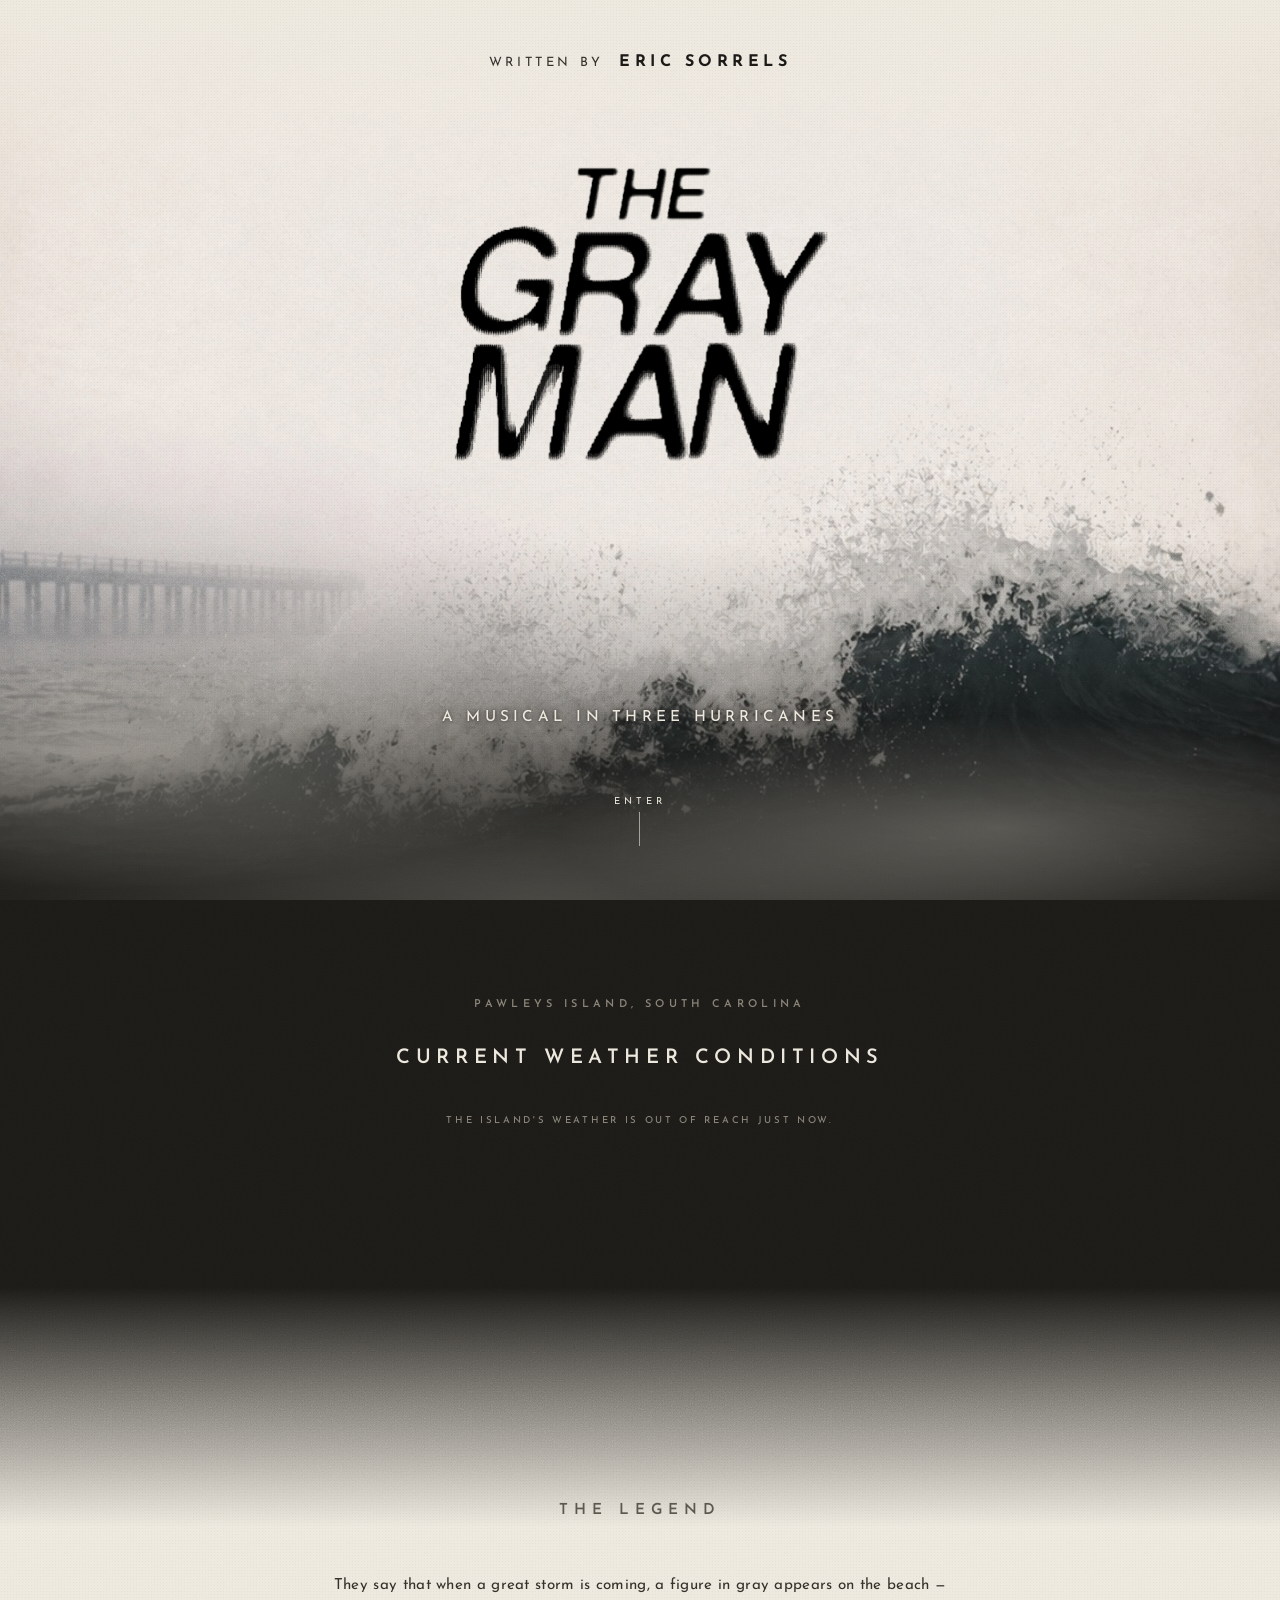
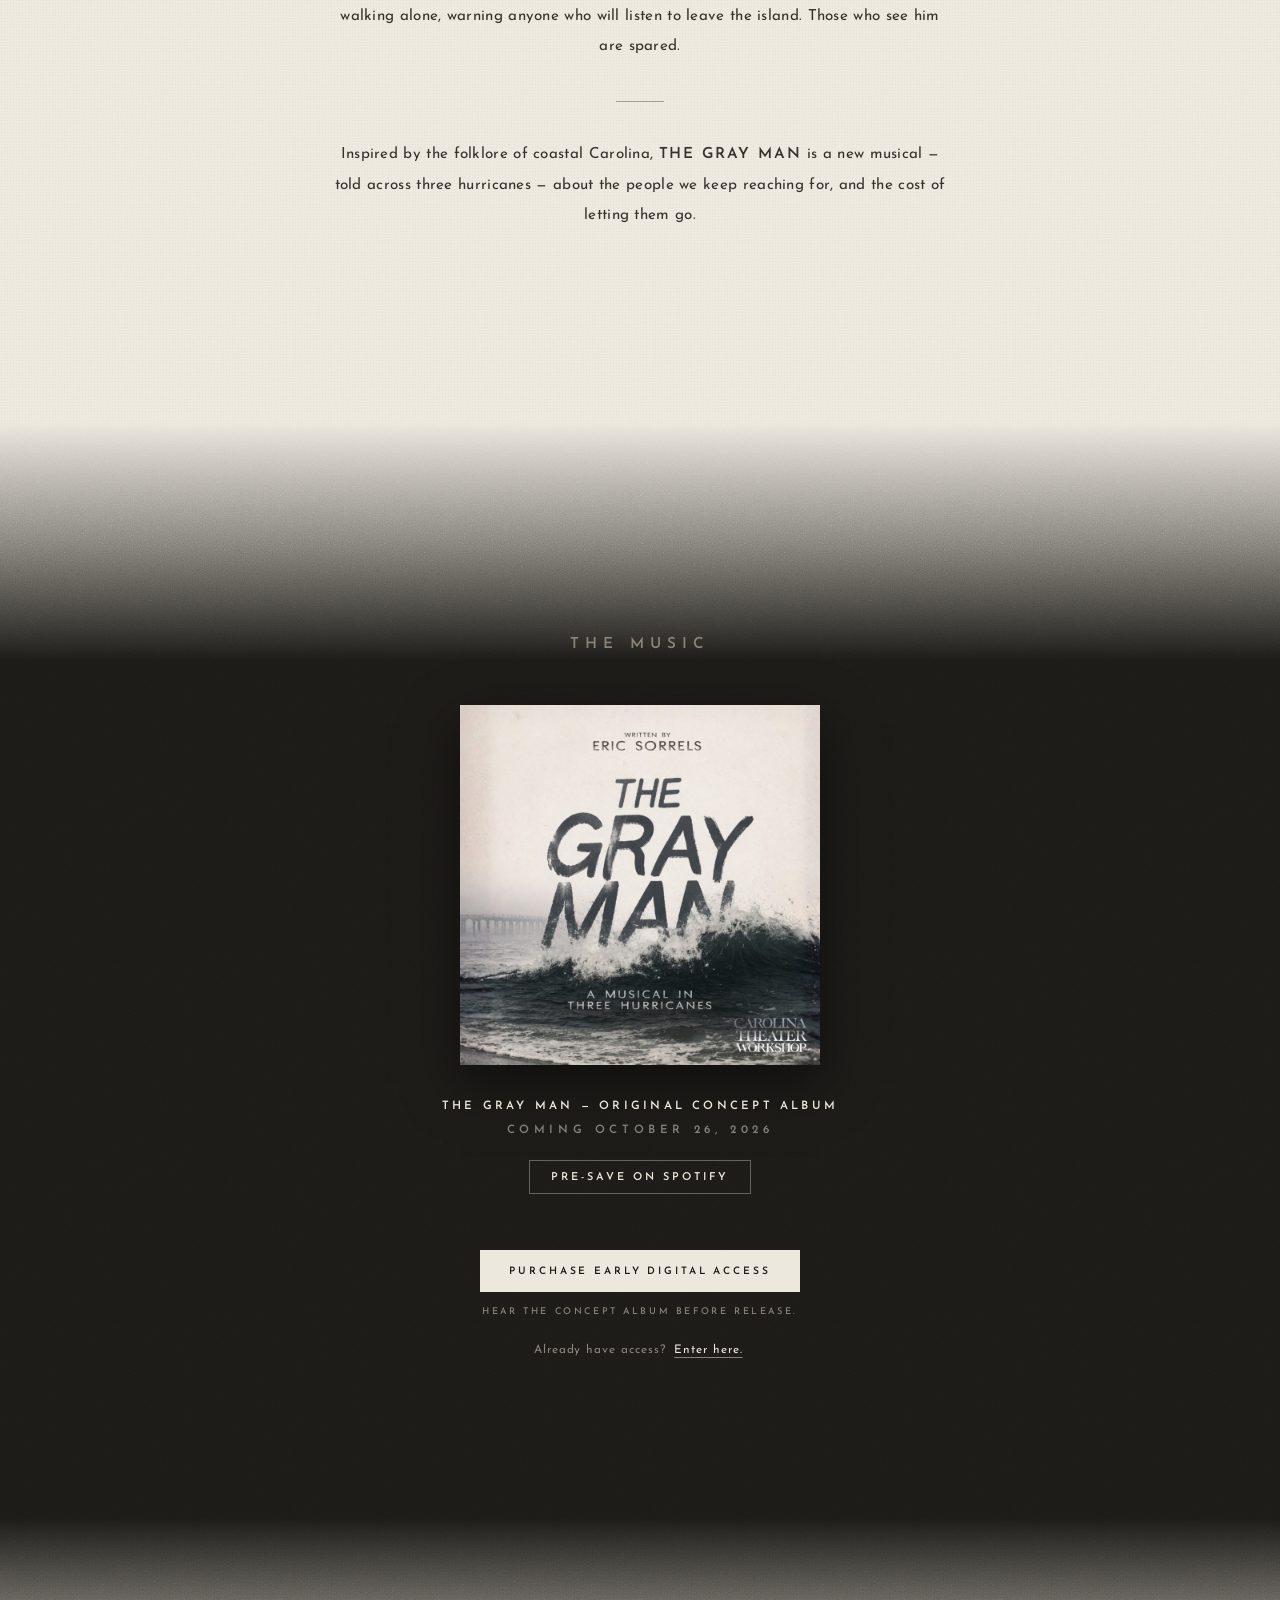
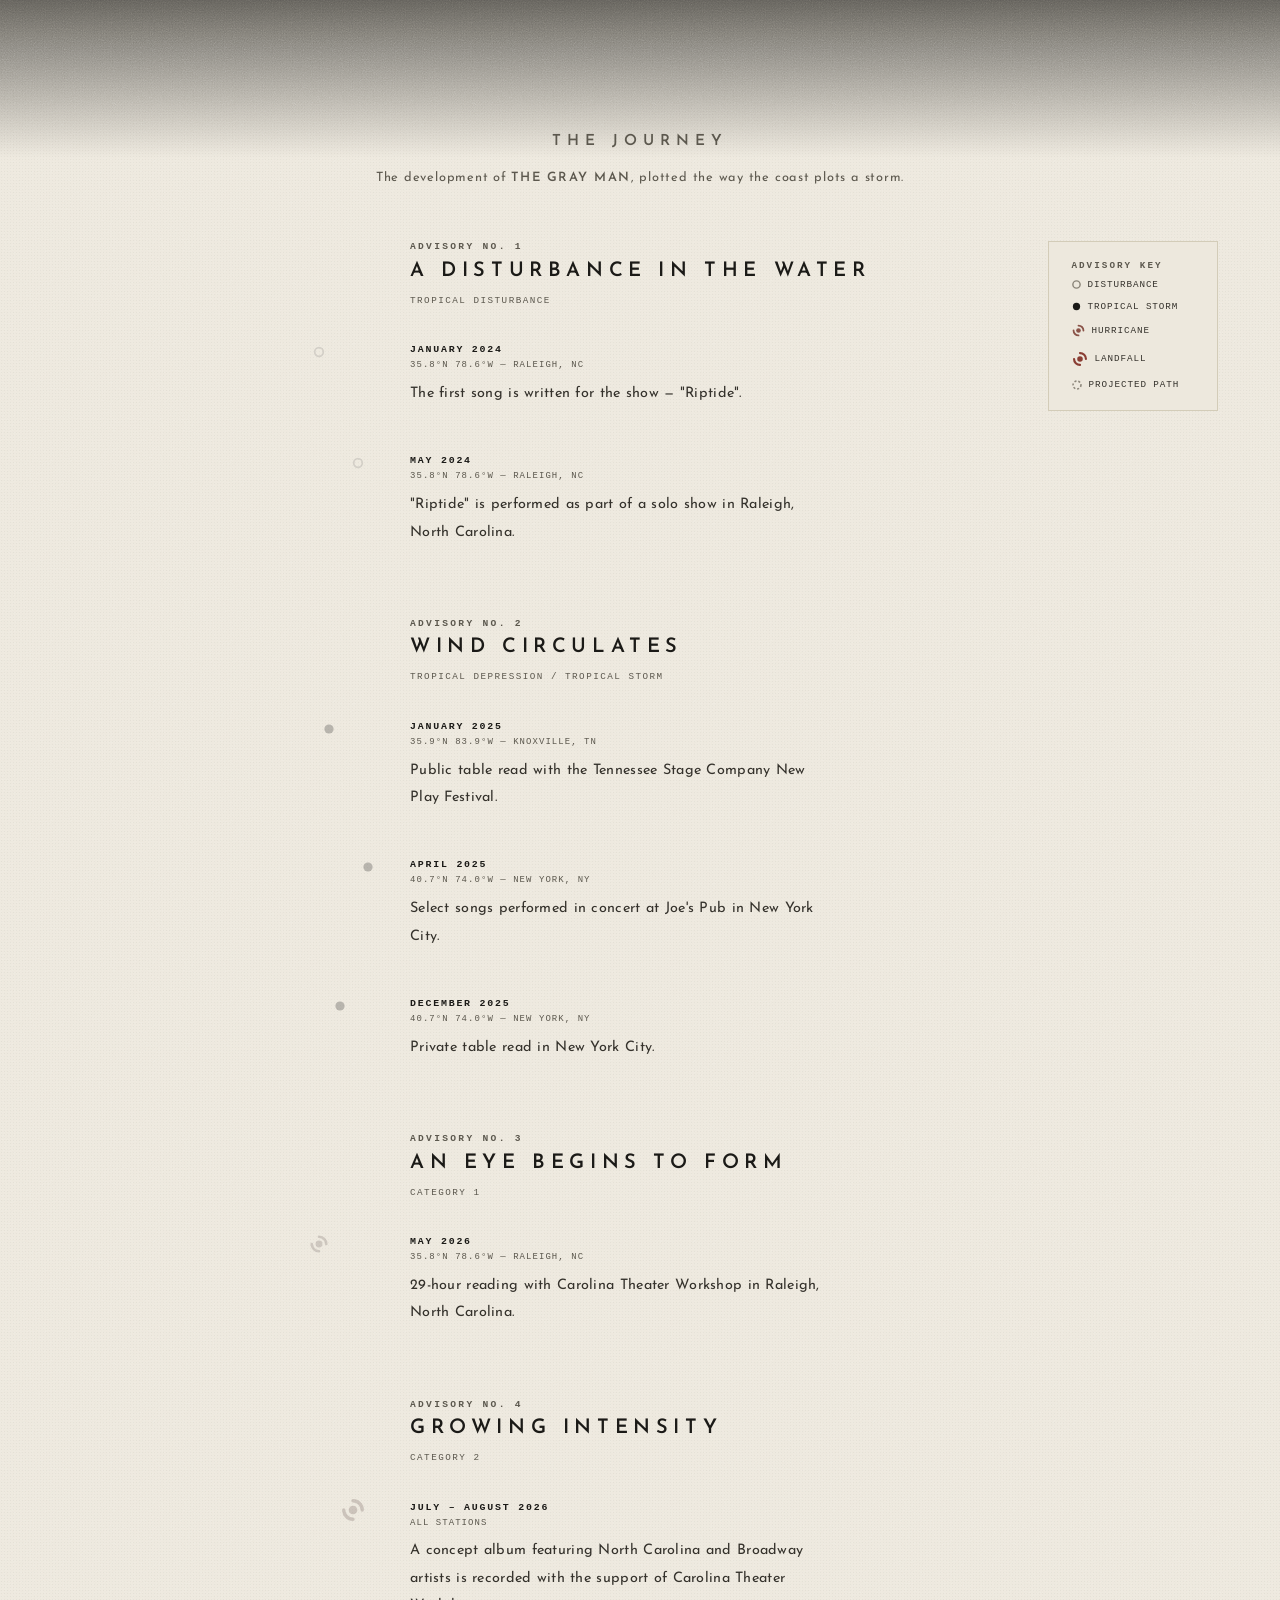
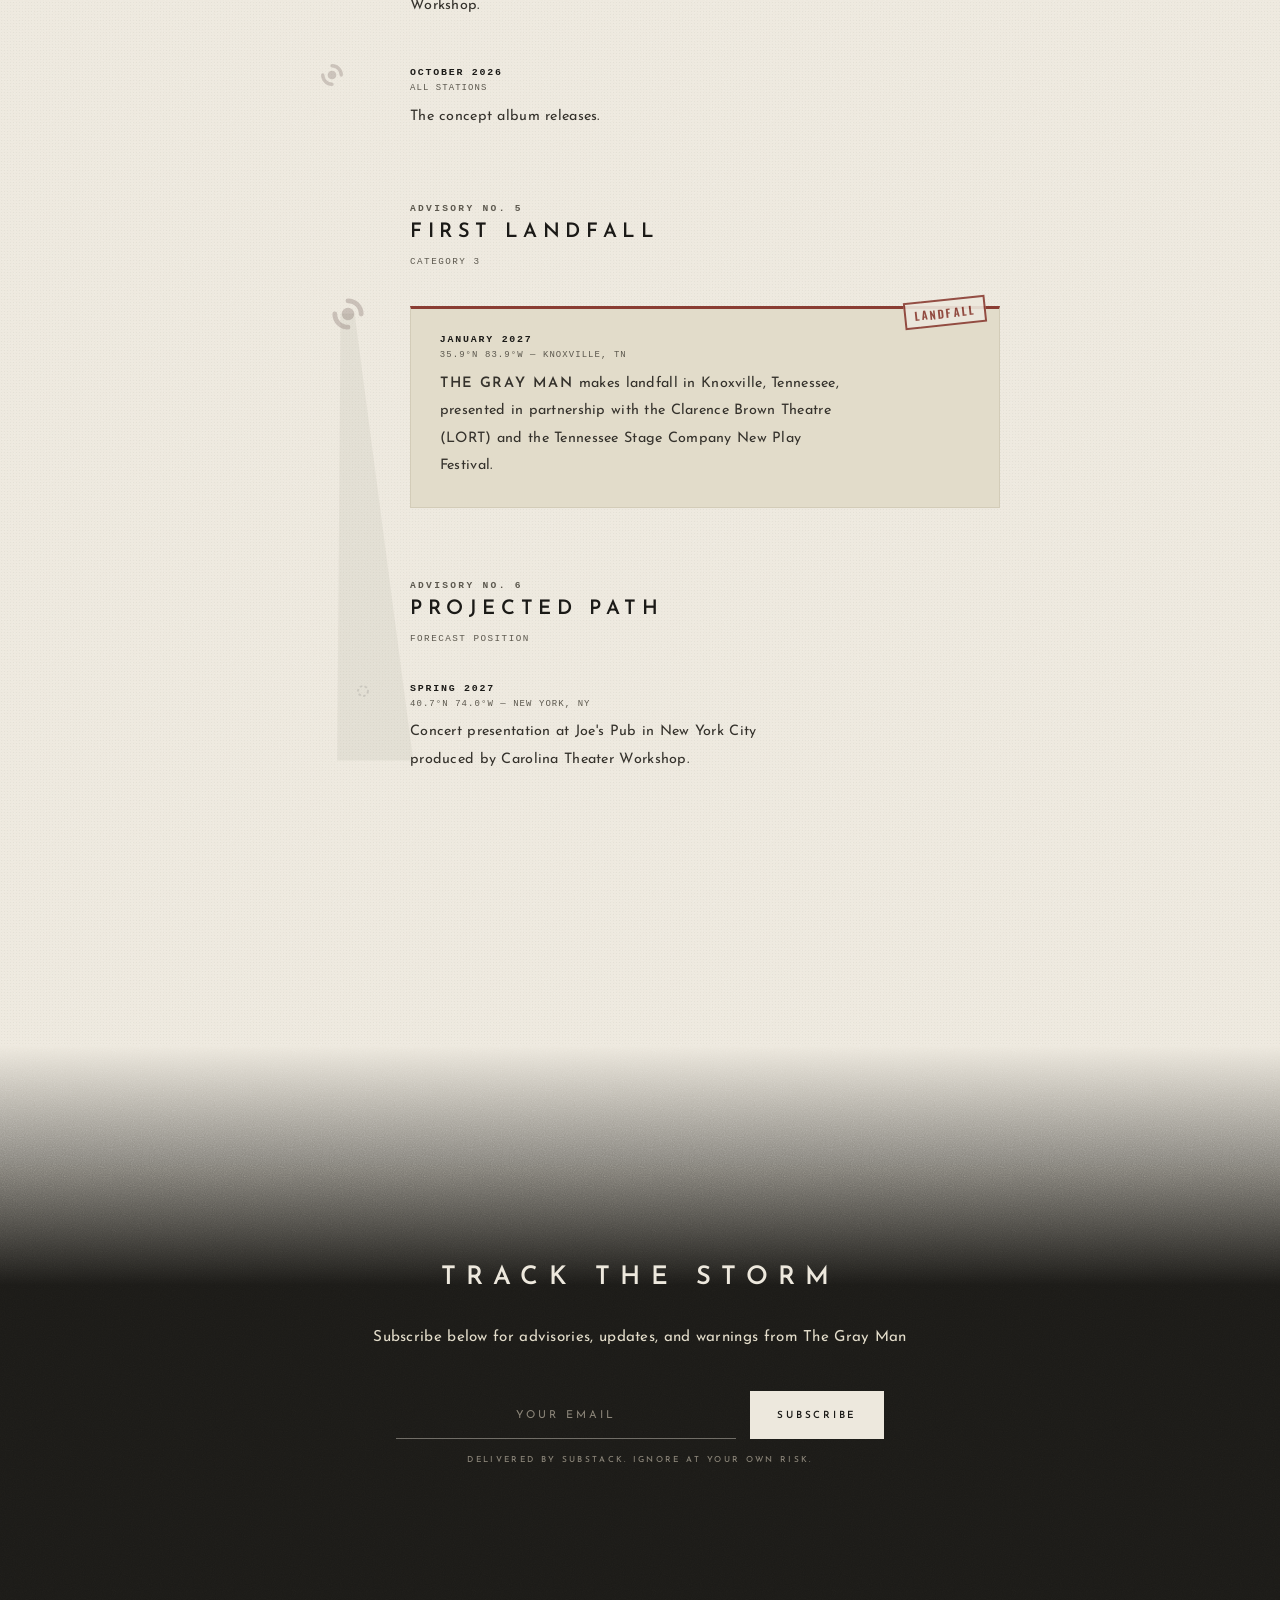
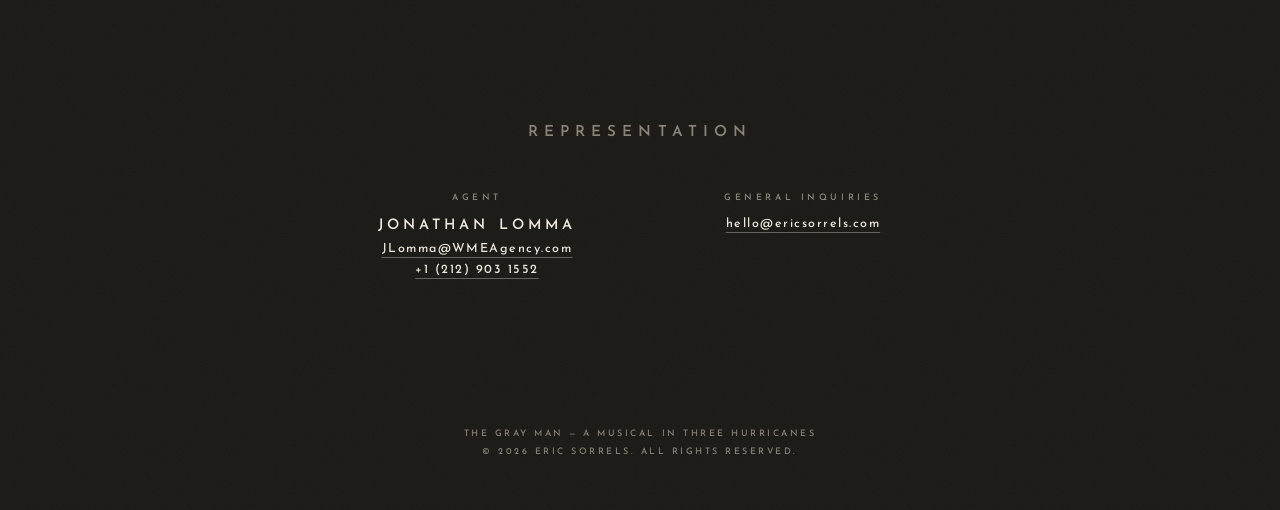
==== index.html @ a9e00dbb "Put the album, a preview and a pre-save button in the Music section The release date replaces "Comin" ====
<!doctype html>
<html lang="en">
<head>
  <meta charset="UTF-8" />
  <meta name="viewport" content="width=device-width, initial-scale=1.0" />
  <title>The Gray Man — A Musical in Three Hurricanes</title>
  <meta name="description" content="THE GRAY MAN, a new musical written by Eric Sorrels. A musical in three hurricanes." />

  <!-- ============================================================
       LINK PREVIEW — what people see when the site is shared in a
       text message, on Instagram, or anywhere else.

       ✏️  Unlike the rest of the site's words, these are NOT in
       content.js. They have to sit here in the page itself, because
       the services that build previews read the raw file and never
       run the site's JavaScript. Ask Claude to change them.

       The image address must stay a full https:// address — a
       shortened one will not work.
       ============================================================ -->
  <meta property="og:type" content="website" />
  <meta property="og:site_name" content="The Gray Man" />
  <meta property="og:url" content="https://graymanmusical.com/" />
  <meta property="og:title" content="The Gray Man — A Musical in Three Hurricanes" />
  <meta property="og:description" content="Inspired by the folklore of coastal Carolina — a new musical about the people we keep reaching for, and the cost of letting them go. Book, music, and lyrics by Eric Sorrels." />
  <meta property="og:image" content="https://graymanmusical.com/assets/img/share-card.jpg" />
  <meta property="og:image:type" content="image/jpeg" />
  <meta property="og:image:width" content="1200" />
  <meta property="og:image:height" content="630" />
  <meta property="og:image:alt" content="The Gray Man — a wave breaking on the South Carolina coast" />

  <meta name="twitter:card" content="summary_large_image" />
  <meta name="twitter:title" content="The Gray Man — A Musical in Three Hurricanes" />
  <meta name="twitter:description" content="Inspired by the folklore of coastal Carolina — a new musical about the people we keep reaching for, and the cost of letting them go." />
  <meta name="twitter:image" content="https://graymanmusical.com/assets/img/share-card.jpg" />

  <!-- The mark in the browser tab, and on a phone's home screen if the
       site is saved there: the painted G from the title, on weathered
       paper. Built by tools/make-icon.swift from gray-man-title.png —
       it is not type, so it cannot be regenerated by hand.

       These are images, so the cache rule for images applies: to
       change one, give the new file a NEW NAME and update the two
       lines here. A version tag on the end of the address will not
       shift a favicon reliably — browsers keep those apart from
       everything else they cache. -->
  <link rel="icon" type="image/png" sizes="32x32" href="assets/img/favicon-32.png" />
  <link rel="apple-touch-icon" sizes="180x180" href="assets/img/apple-touch-icon-180.png" />

  <link rel="preconnect" href="https://fonts.googleapis.com" />
  <link rel="preconnect" href="https://fonts.gstatic.com" crossorigin />
  <link href="https://fonts.googleapis.com/css2?family=Oswald:wght@500;600&family=Josefin+Sans:wght@400;500;600;700&display=swap" rel="stylesheet" />

  <link rel="stylesheet" href="assets/css/style.css?v=89" />
</head>
<body>

  <!-- ✏️  LOOKING TO CHANGE THE WORDS ON THE SITE?
       Every piece of text lives in one file: content.js (in the same
       folder as this file). Edit it there — the text written below is
       only a fallback shown if JavaScript is turned off. -->

  <nav class="site-nav" aria-label="Site">
    <a href="#about" data-content="nav.about">About</a>
    <a href="#music" data-content="nav.music">Music</a>
    <a href="#news" data-content="nav.news">Journey</a>
    <!-- Points at Track the Storm, which sits directly above the
         representation details, so both are in view on arrival. -->
    <a href="#storm" data-content="nav.contact">Contact</a>
    <!-- The one item that leaves the page: the album's own page, for
         someone who already has access. Last, the way a sign-in sits
         at the end of any menu, so the four that move about this page
         stay together. -->
    <a href="access.html" data-content="nav.access">Early Access</a>
  </nav>

  <section class="hero texture-grain texture-halftone">
    <div class="hero__fog"></div>

    <div class="hero__content">
      <p class="hero__byline"><span data-content="hero.byline_label">Written By</span> <strong data-content="hero.byline_name">Eric Sorrels</strong></p>
      <h1 class="hero__title">
        <img src="assets/img/gray-man-title.png" alt="The Gray Man" data-content-alt="hero.title" />
      </h1>
    </div>

    <p class="hero__tagline" data-content="hero.tagline">A Musical in Three Hurricanes</p>

    <a href="#weather" class="hero__scroll-cue" data-content="hero.scroll_cue">Enter</a>
  </section>

  <!-- ============================================================
       PAWLEYS ISLAND WEATHER
       ✏️  Labels and settings live in content.js → "weather".
       The reading is fetched live and kept for a few minutes so the
       weather service isn't called on every single page view.

       No gradient entrance here: the hero already ends in the dark,
       so this carries straight on from it.
       ============================================================ -->
  <section id="weather" class="section section--ink texture-grain">
    <div class="section__inner reveal">
      <p class="section-label" data-content="weather.label">Pawleys Island</p>
      <h2 class="weather__heading" data-content="weather.heading">Conditions on the Island</h2>

      <div id="weatherPanel" class="weather" data-state="loading">
        <p class="weather__status" data-content="weather.loading_text">Reading the sky&hellip;</p>

        <div class="weather__now">
          <p class="weather__temp"><span id="wxTemp">&mdash;</span><span class="weather__deg">&deg;</span></p>
          <p class="weather__desc" id="wxDesc">&mdash;</p>
        </div>

        <dl class="weather__grid" id="wxGrid"></dl>

        <p class="weather__stamp" id="wxStamp"></p>
      </div>
    </div>
  </section>

  <!-- ============================================================
       ABOUT THE SHOW
       ✏️  To change the synopsis, edit content.js → "about".
       ============================================================ -->
  <section id="about" class="section section--paper section--from-ink texture-grain texture-halftone">
    <div class="section__inner reveal">
      <p class="section-label" data-content="about.label">About the Show</p>
      <div class="section__prose" data-content-list="about.paragraphs">
        <p>
          They say that when a great storm is coming, a figure in gray appears
          on the beach &mdash; walking alone, warning anyone who will listen to
          leave the island. Those who see him are spared.
        </p>
        <div class="rule" aria-hidden="true"></div>
        <p>
          Inspired by the folklore of coastal Carolina,
          <em class="show-title">The Gray Man</em> is a new musical &mdash; told
          across three hurricanes &mdash; about the people we keep reaching for,
          and the cost of letting them go.
        </p>
      </div>
    </div>
  </section>

  <!-- ============================================================
       MUSIC
       ✏️  Text lives in content.js → "music".
       When the concept album is ready to share, replace the
       placeholder box below with an embed. Example (Spotify):
       <iframe src="https://open.spotify.com/embed/album/YOUR_ALBUM_ID"
               width="100%" height="352" frameborder="0"
               allow="encrypted-media" loading="lazy"></iframe>
       ============================================================ -->
  <section id="music" class="section section--ink section--from-paper texture-grain">
    <div class="section__inner reveal">
      <p class="section-label" data-content="music.label">Music</p>

      <!-- The preview, above the album: a waveform that moves with the
           sound on the left (press it to play or pause), the scrubber
           across the middle, mute on the right, and the track's name
           beneath. Hidden until main.js has a file for it from
           content.js → music.teaser, and hidden again if that file
           cannot be played. It is an ordinary <audio> on the page, which
           is all it takes for a film starting to stop it, and for it
           starting to stop a film. -->
      <div class="listen" id="teaser" hidden>
        <audio class="listen__audio" preload="metadata"></audio>
        <div class="listen__row">
          <button class="listen__wave" type="button">
            <canvas class="listen__canvas" aria-hidden="true"></canvas>
          </button>
          <input class="listen__seek" type="range" min="0" max="1000" step="1" value="0" />
          <button class="listen__mute" type="button" aria-pressed="false">
            <svg class="listen__icon listen__icon--on" viewBox="0 0 24 24" aria-hidden="true">
              <path d="M4 9h4l5-4v14l-5-4H4z" />
              <path class="listen__waves" d="M16 9.5a3.5 3.5 0 0 1 0 5M18.5 7a7 7 0 0 1 0 10" />
            </svg>
            <svg class="listen__icon listen__icon--off" viewBox="0 0 24 24" aria-hidden="true">
              <path d="M4 9h4l5-4v14l-5-4H4z" />
              <path class="listen__waves" d="M16.5 9.5l5 5M21.5 9.5l-5 5" />
            </svg>
          </button>
        </div>
        <p class="listen__title" data-content="music.teaser.caption"></p>
      </div>

      <!-- The album: its cover, its name and its release date, and the
           pre-save button. The cover is the same file the album page
           heads its own section with. The description read aloud is the
           album page's own too — content.js → access.cover_alt. -->
      <div class="album">
        <img class="album__cover" src="assets/img/album-cover.jpg" width="900" height="900"
             alt="The album cover" data-content-alt="access.cover_alt"
             loading="lazy" decoding="async" />
        <p class="album__title" data-content="music.album_box_title">The Gray Man — Original Concept Album</p>
        <p class="album__note" data-content="music.album_box_note">Coming October 26, 2026</p>
        <!-- From content.js → music.presave. Hidden until it has an
             address, so it never leads nowhere. -->
        <a class="presave" id="presave" href="#" target="_blank" rel="noopener noreferrer"
           data-content="music.presave.label" hidden>Pre-Save on Spotify</a>
      </div>

      <!-- The videos. One player per entry in content.js → music.videos,
           in that order, each built from the template below. -->
      <div id="musicVideos" class="videos"></div>

      <template id="videoTemplate">
        <figure class="video">
          <div class="video__frame">
            <!-- "controls" is here on purpose: it stays if the play button
                 can't be set up, and comes back if the browser refuses to
                 start playback. Normally it's taken away until someone
                 presses play, so the cover image isn't covered up. -->
            <!-- controlsList="nodownload" takes Download out of the little
                 three-dot menu on the player. -->
            <video class="video__player" controls controlsList="nodownload"
                   preload="metadata" playsinline></video>
            <button class="video__play" type="button" hidden aria-label="Play the video">
              <span class="video__play-mark" aria-hidden="true"></span>
            </button>
          </div>
          <!-- Two lines: the caption, then the credit beneath it. Either
               one left empty in content.js simply doesn't appear. -->
          <figcaption class="video__caption">
            <span class="video__caption-text"></span>
            <span class="video__credit"></span>
          </figcaption>
        </figure>
      </template>

      <!-- Buy early access. Stays hidden until a shop address is set in
           content.js → music.early_access.url -->
      <div id="earlyAccess" class="cta" hidden>
        <a class="cta__button" href="#" target="_blank" rel="noopener noreferrer"></a>
        <p class="cta__note"></p>
        <!-- The terms, from content.js → music.early_access.terms. Removed
             entirely if that line is left empty. -->
        <p class="cta__terms"></p>
      </div>

      <!-- The way in for someone who has already bought it, so nobody
           arrives at the button above and thinks they must buy again.
           The other half of the pairing on the album page's gate, which
           says "No invitation?" and points back here. Words from
           content.js → music.have_access; emptying the link's words
           removes the whole line. Deliberately outside the block above:
           that one hides when there is no shop address, and the way in
           does not depend on there being a shop. -->
      <p class="cta__have" id="haveAccess">
        <span data-content="music.have_access.line">Already have access?</span>
        <a class="cta__enter" href="access.html" data-content="music.have_access.link">Enter here.</a>
      </p>
    </div>
  </section>

  <!-- ============================================================
       NEWS / PRODUCTIONS
       ✏️  To announce something, edit content.js → "news" and copy
       an item block there. This page builds itself from that list.
       ============================================================ -->
  <!-- ============================================================
       THE JOURNEY — the storm advisory track
       ✏️  Every word lives in content.js → "news". The chart itself is
       drawn by assets/js/storm-track.js; the articles below are only
       what a visitor without JavaScript reads.
       ============================================================ -->
  <section id="news" class="section section--paper section--from-ink texture-grain texture-halftone">
    <div class="section__inner section__inner--wide reveal">
      <p class="section-label" data-content="news.label">The Journey</p>
      <p class="advisory__intro" data-content="news.intro">
        The development of <em class="show-title">The Gray Man</em>,
        plotted the way the coast plots a storm.
      </p>

      <div id="stormTrackFallback">
        <article class="news-item">
          <p class="news-item__date">2024 — A Disturbance in the Water</p>
          <h2 class="news-item__title">The First Songs</h2>
          <div class="section__prose">
            <p>
              The first song, &ldquo;Riptide&rdquo;, is written in January 2024
              and performed that May as part of a solo show in Raleigh,
              North Carolina.
            </p>
          </div>
        </article>
        <article class="news-item">
          <p class="news-item__date">2025 — Wind Circulates</p>
          <h2 class="news-item__title">Readings and Concerts</h2>
          <div class="section__prose">
            <p>
              A public table read with the Tennessee Stage Company New Play
              Festival, songs in concert at Joe&rsquo;s Pub in New York City,
              and a private table read in New York.
            </p>
          </div>
        </article>
        <article class="news-item">
          <p class="news-item__date">2026 — The Storm Strengthens</p>
          <h2 class="news-item__title">The Concept Album</h2>
          <div class="section__prose">
            <p>
              A 29-hour reading with Carolina Theatre Workshop in Raleigh, a
              Kickstarter with more than fifty backers across the country,
              and the concept album — recorded with North Carolina and
              Broadway artists, releasing October 2026.
            </p>
          </div>
        </article>
        <article class="news-item">
          <p class="news-item__date">January 2027 — First Landfall</p>
          <h2 class="news-item__title">Knoxville, Tennessee</h2>
          <div class="section__prose">
            <p>
              <em class="show-title">The Gray Man</em> makes landfall in
              Knoxville, presented in partnership with the Clarence Brown
              Theatre (LORT) and the Tennessee Stage Company New Play
              Festival — with a concert presentation at Joe&rsquo;s Pub in
              New York City to follow in spring 2027.
            </p>
          </div>
        </article>
      </div>

      <div id="stormTrack"></div>
    </div>
  </section>

  <!-- ============================================================
       TRACK THE STORM — subscribe
       ✏️  Wording lives in content.js → "subscribe".
       The form hands the address to Substack, which is where signing
       up actually finishes. Nothing is collected or stored here.
       ============================================================ -->
  <section id="storm" class="section section--ink section--from-paper texture-grain">
    <div class="section__inner reveal">
      <div class="subscribe">
        <h2 class="subscribe__heading" data-content="subscribe.heading">Track the Storm</h2>

        <div class="section__prose">
          <p class="subscribe__intro" data-content="subscribe.intro"></p>
        </div>

        <form class="subscribe__form" id="subscribeForm"
              action="https://graymanmusical.substack.com/subscribe"
              method="get" target="_blank" rel="noopener noreferrer">
          <label class="sr-only" for="subscribeEmail">Email address</label>
          <input class="subscribe__input" id="subscribeEmail" type="email" name="email"
                 required autocomplete="email" spellcheck="false" placeholder="Your email" />
          <button class="subscribe__button" type="submit">Subscribe</button>
        </form>

        <p class="subscribe__note" data-content="subscribe.note"></p>
      </div>
    </div>
  </section>

  <!-- ============================================================
       CONTACT / PRESS
       ✏️  The email address and text live in content.js → "contact".
       ============================================================ -->
  <section id="contact" class="section section--ink section--contact texture-grain">
    <div class="section__inner reveal">
      <p class="section-label" data-content="contact.label">Contact &amp; Press</p>
      <div class="contact-blocks" data-content-list="contact.blocks"></div>
    </div>

    <footer class="site-footer" data-content-list="footer.lines">
      <p>The Gray Man &mdash; A Musical in Three Hurricanes</p>
      <p>&copy; 2026 Eric Sorrels. All rights reserved.</p>
    </footer>
  </section>

  <script src="content.js?v=89"></script>
  <script src="assets/js/main.js?v=89"></script>
  <script src="assets/js/weather.js?v=89"></script>
  <script src="assets/js/storm-track.js?v=89"></script>
</body>
</html>
---- assets/css/style.css ----
/* ==========================================================================
   THE GRAY MAN — a musical by Eric Sorrels
   Base styles + texture system. Duotone: aged paper cream / deep ink.
   ========================================================================== */

:root {
  --paper: #ede8dd;
  --paper-dim: #e2dcca;
  --paper-shadow: #d3ccb8;
  --ink: #1b1a17;
  --ink-soft: #35322c;
  --ink-faint: #5c584e;
  --gray-mid: #8b8579;

  --font-display: 'Oswald', sans-serif;
  --font-body: 'Josefin Sans', sans-serif;

  /* The teletype voice — system Courier, loaded from nowhere. Reserved
     for the storm advisory's small print: dates, coordinates, the key. */
  --font-mono: 'Courier New', Courier, monospace;

  --tracking-wide: 0.28em;
  --tracking-wider: 0.4em;

  /* The one sanctioned break from duotone: the grease-pencil red of a
     plotted hurricane track. Used ONLY by the Journey's advisory chart —
     its line, markers, and landfall stamp. Nowhere else. */
  --storm-red: #8a3d33;
}

*,
*::before,
*::after {
  box-sizing: border-box;
}

html {
  scroll-behavior: smooth;
}

body {
  margin: 0;
  background: var(--paper);
  color: var(--ink);
  font-family: var(--font-body);
  overflow-x: hidden;
}

img {
  max-width: 100%;
  display: block;
}

/* Anything with the hidden attribute stays hidden, no matter what
   other display rules apply (e.g. the flex-based password gate). */
[hidden] {
  display: none !important;
}

/* --------------------------------------------------------------------
   Shared texture layers — paper grain + halftone dot + vignette.
   Applied as pseudo-elements so any section can opt in with a class.
   -------------------------------------------------------------------- */

.texture-grain {
  position: relative;
}

.texture-grain::after {
  content: '';
  position: absolute;
  inset: 0;
  pointer-events: none;
  opacity: 0.35;
  mix-blend-mode: overlay;
  background-image: url("data:image/svg+xml,%3Csvg xmlns='http://www.w3.org/2000/svg' width='180' height='180'%3E%3Cfilter id='n'%3E%3CfeTurbulence type='fractalNoise' baseFrequency='0.9' numOctaves='2' stitchTiles='stitch'/%3E%3CfeColorMatrix type='saturate' values='0'/%3E%3C/filter%3E%3Crect width='100%25' height='100%25' filter='url(%23n)'/%3E%3C/svg%3E");
  background-repeat: repeat;
}

.texture-halftone {
  position: relative;
}

/* A fine printer's screen — small dots packed tightly and laid on
   lightly, so it reads as newsprint grain rather than visible halftone
   dots. Used on every paper-toned surface across the site. */
.texture-halftone::before {
  content: '';
  position: absolute;
  inset: 0;
  pointer-events: none;
  opacity: 0.05;
  mix-blend-mode: multiply;
  background-image: radial-gradient(circle, var(--ink) 0.5px, transparent 0.9px);
  background-size: 3px 3px;
}

.texture-vignette {
  position: relative;
}

.texture-vignette::before,
.texture-vignette::after {
  content: '';
  position: absolute;
  inset: 0;
  pointer-events: none;
}

/* --------------------------------------------------------------------
   Hero
   -------------------------------------------------------------------- */

.hero {
  position: relative;
  min-height: 100vh;
  display: flex;
  flex-direction: column;
  align-items: center;
  justify-content: flex-start;
  padding: 6vh 6vw 6vh;
  isolation: isolate;
  overflow: hidden;

  /* The key art photograph. Two soft gradients sit over it: one melts
     the very top into the paper color so the page begins seamlessly,
     the other settles the bottom into ink so the next section can rise
     out of the dark water. */
  background-color: var(--paper);
  background-image:
    linear-gradient(
      to bottom,
      var(--paper) 0%,
      rgba(237, 232, 221, 0.6) 10%,
      rgba(237, 232, 221, 0) 26%
    ),
    linear-gradient(
      to top,
      var(--ink) 0%,
      rgba(27, 26, 23, 0.88) 9%,
      rgba(27, 26, 23, 0.55) 18%,
      rgba(27, 26, 23, 0.18) 28%,
      rgba(27, 26, 23, 0) 40%
    ),
    /* hero-ocean.jpg is a compressed copy of hero-ocean.png — visually
       identical, but a fifth of the size so the page loads quickly.
       The .png remains the untouched original. If you ever replace the
       photograph, ask Claude to regenerate this .jpg from it. */
    url('../img/hero-ocean.jpg');
  background-size: cover;
  /* The photograph is portrait, so a wide screen can only show a band of
     it. Favouring the upper-middle keeps pale sky behind the title and
     lets the wave break low, the way the poster is composed. On tall or
     phone-shaped screens the whole photograph fits and this has no
     effect. */
  background-position: center 62%;
  background-repeat: no-repeat;
}

.hero__fog {
  position: absolute;
  inset: -10% -20%;
  pointer-events: none;
  z-index: 1;
  background-image:
    radial-gradient(ellipse 40% 18% at 20% 78%, rgba(237, 232, 221, 0.35), transparent 70%),
    radial-gradient(ellipse 35% 15% at 70% 85%, rgba(237, 232, 221, 0.28), transparent 70%),
    radial-gradient(ellipse 50% 20% at 45% 92%, rgba(237, 232, 221, 0.22), transparent 70%);
  animation: drift 38s ease-in-out infinite alternate;
  will-change: transform;
}

@keyframes drift {
  from { transform: translateX(-4%); }
  to { transform: translateX(4%); }
}

.hero__content {
  position: relative;
  z-index: 2;
  display: flex;
  flex-direction: column;
  align-items: center;
  text-align: center;
  max-width: 900px;
  /* Reaches from under the top padding (6vh) down to the wave crest,
     which the photograph places at 62% of the hero. The title then
     centres itself inside whatever is left below the byline. */
  height: 56vh;
}

.hero__byline {
  font-family: var(--font-body);
  font-weight: 400;
  font-size: clamp(0.62rem, 1.1vw, 0.8rem);
  letter-spacing: var(--tracking-wide);
  text-transform: uppercase;
  color: var(--ink-soft);
  margin: 0;
  opacity: 0;
  animation: fade-in 1.6s ease-out 0.4s forwards;
}

.hero__byline strong {
  display: inline-block;
  margin-left: 0.5em;
  font-weight: 700;
  font-size: 1.25em;
  letter-spacing: var(--tracking-wide);
  color: var(--ink);
}

/* The hand-painted title artwork.

   The PNG is exported on a large square canvas, so the lettering itself
   fills only the middle of the file — roughly 60% of its width and the
   band from 31% to 69% of its height. The negative margins below crop
   that empty space out of the page layout so the title sits tight
   against the byline and tagline. If the artwork is ever re-exported
   with different padding, these two numbers need revisiting. */
.hero__title {
  width: min(620px, 82vw);
  /* Auto margins split the leftover space evenly above and below, so the
     title stays centred between the byline and the wave at any screen
     size — a fixed offset can't, because the title's height follows the
     screen's width while the space follows its height. */
  margin: auto 0;
  opacity: 0;
  animation: fade-in 1.8s ease-out 0.7s forwards;
}

.hero__title img {
  display: block;
  width: 100%;
  height: auto;
  margin-top: -38.7%;
  margin-bottom: -39.2%;
}

.hero__tagline {
  position: relative;
  z-index: 2;
  font-family: var(--font-body);
  font-weight: 500;
  font-size: clamp(0.68rem, 1.3vw, 0.95rem);
  letter-spacing: var(--tracking-wide);
  text-transform: uppercase;
  color: var(--paper);
  text-align: center;
  margin: auto 0 8vh;
  padding-top: 12vh;
  /* Keeps the line legible if it lands on bright sea foam. */
  text-shadow: 0 1px 12px rgba(27, 26, 23, 0.75), 0 0 3px rgba(27, 26, 23, 0.5);
  opacity: 0;
  animation: fade-in 1.6s ease-out 1.1s forwards;
}

@keyframes fade-in {
  from { opacity: 0; transform: translateY(10px); }
  to   { opacity: 1; transform: translateY(0); }
}

.hero__scroll-cue {
  position: relative;
  z-index: 2;
  display: flex;
  flex-direction: column;
  align-items: center;
  gap: 0.6em;
  color: var(--paper);
  font-family: var(--font-body);
  font-size: 0.6rem;
  letter-spacing: var(--tracking-wider);
  text-transform: uppercase;
  text-decoration: none;
  text-shadow: 0 1px 10px rgba(27, 26, 23, 0.7);
  opacity: 0;
  animation: fade-in 1.6s ease-out 1.6s forwards, pulse 4s ease-in-out 3.4s infinite;
}

.hero__scroll-cue::after {
  content: '';
  width: 1px;
  height: 34px;
  background: currentColor;
  opacity: 0.6;
}

@keyframes pulse {
  0%, 100% { opacity: 0.55; }
  50% { opacity: 1; }
}

/* --------------------------------------------------------------------
   Site navigation — hidden over the hero, drifts in once you scroll.
   -------------------------------------------------------------------- */

.site-nav {
  position: fixed;
  top: 0;
  left: 0;
  right: 0;
  z-index: 10;
  display: flex;
  justify-content: center;
  gap: clamp(1.4em, 5vw, 3.2em);
  padding: 1.15em 1em 1.05em;
  background: rgba(237, 232, 221, 0.92);
  -webkit-backdrop-filter: blur(8px);
  backdrop-filter: blur(8px);
  border-bottom: 1px solid rgba(27, 26, 23, 0.08);
  transform: translateY(-100%);
  transition: transform 0.5s ease;
}

.site-nav.is-visible {
  transform: translateY(0);
}

.site-nav a {
  font-family: var(--font-body);
  font-size: 0.6rem;
  font-weight: 600;
  letter-spacing: var(--tracking-wide);
  text-transform: uppercase;
  color: var(--ink-soft);
  text-decoration: none;
  transition: color 0.3s ease;
}

.site-nav a:hover {
  color: var(--ink);
}

/* Five items on a phone. Four fitted at the site's full tracking; the
   fifth, EARLY ACCESS, is as long as two of the others together, and
   at 375px it broke onto a second line with the row running from one
   edge of the glass to the other.

   So down here the menu closes up: a little smaller, a good deal less
   tracked, and spread evenly across whatever width there is rather
   than by a fixed gap — which is what lets one rule answer for every
   handset instead of one per width. Still capitals, still letterspaced;
   it is the same menu standing closer together. `nowrap` is the part
   that must not go: a label that wraps makes the bar two lines tall.

   The right padding is smaller than the left by the tracking, because
   letterspacing leaves its gap after the last letter too and the row
   would otherwise sit a hair left of centre. */
@media (max-width: 520px) {
  .site-nav {
    justify-content: space-between;
    gap: 0;
    padding-left: 1.2rem;
    /* 0.16em of a 0.56rem letter. */
    padding-right: calc(1.2rem - 0.09rem);
  }

  .site-nav a {
    font-size: 0.56rem;
    letter-spacing: 0.16em;
    white-space: nowrap;
  }
}

/* The narrowest handset still about. At 320px the five words were left
   4px apart; giving up some of the margin puts air back between them,
   which is where it is needed more. */
@media (max-width: 340px) {
  .site-nav {
    padding-left: 0.7rem;
    padding-right: calc(0.7rem - 0.09rem);
  }
}

/* --------------------------------------------------------------------
   Content sections — alternating paper and ink, joined by slow
   gradient crossfades so each one emerges from the last like fog.
   -------------------------------------------------------------------- */

.section {
  position: relative;
  /* The deep top padding clears the gradient a section fades in through,
     so its words never sit inside the fade. */
  padding: clamp(200px, 24vh, 300px) 8vw 18vh;
  scroll-margin-top: 3rem;
  /* "clip" instead of "hidden", on purpose: both cut off anything poking
     out of the section, but "hidden" also becomes the thing sticky
     elements pin to — which silently unpins the advisory key in the
     Journey. Browsers too old for "clip" keep the "hidden" line above
     and only lose the pinning, nothing worse. */
  overflow: hidden;
  overflow: clip;
}

/* A section that carries straight on from the one above has no gradient
   to clear, so that same padding would just be empty space. */
.section:not(.section--from-ink):not(.section--from-paper) {
  padding-top: clamp(90px, 11vh, 150px);
}

.section--paper {
  background: var(--paper);
  color: var(--ink);
}

.section--paper.section--from-ink {
  background: linear-gradient(to bottom, var(--ink) 0, var(--paper) 240px);
}

.section--ink {
  background: var(--ink);
  color: var(--paper-dim);
}

.section--ink.section--from-paper {
  background: linear-gradient(to bottom, var(--paper) 0, var(--ink) 240px);
}

.section__inner {
  position: relative;
  z-index: 1;
  max-width: 620px;
  margin: 0 auto;
  text-align: center;
}

.section-label {
  font-family: var(--font-body);
  font-size: clamp(0.58rem, 0.9vw, 0.68rem);
  font-weight: 600;
  letter-spacing: var(--tracking-wider);
  text-transform: uppercase;
  color: var(--ink-faint);
  margin: 0 0 3.5em;
}

/* The four main section headers — The Legend, The Music, The Journey,
   Representation — run larger than the rest of the .section-label family
   (Pawleys Island's dateline, and every label on the access page). */
#about .section-label,
#music .section-label,
#news .section-label,
#contact .section-label {
  font-size: clamp(0.76rem, 1.3vw, 0.95rem);
}

.section--ink .section-label {
  color: var(--gray-mid);
}

.section__prose p {
  font-family: var(--font-body);
  font-size: clamp(0.95rem, 1.15vw, 1.05rem);
  font-weight: 400;
  line-height: 2;
  letter-spacing: 0.02em;
  color: var(--ink-soft);
  margin: 0 0 1.8em;
}

.section--ink .section__prose p {
  color: var(--paper-dim);
}

.show-title {
  font-style: normal;
  font-weight: 600;
  letter-spacing: 0.12em;
  text-transform: uppercase;
}

.rule {
  width: 48px;
  height: 1px;
  background: currentColor;
  opacity: 0.35;
  margin: 2.4em auto;
}

/* Music — the teaser video.

   The shape comes from content.js so a square or vertical clip from
   Instagram sits correctly without leaving black bars, and so the page
   doesn't jump as the file loads. */

.video {
  /* Sits between the album box above and the buy button below, each of
     which supplies its own spacing. */
  margin: 0 auto;
  max-width: 640px;
}

/* When videos stack, each after the first needs clear air above it, or
   it crowds the caption of the one before. */
.video + .video {
  margin-top: 4.5em;
}

.video__frame {
  position: relative;
}

.video__player {
  display: block;
  width: 100%;
  height: auto;
  background: #000;
  border: 1px solid rgba(237, 232, 221, 0.18);
}

/* Stands in for the control bar until playback begins, so the cover
   image — logo and all — is seen whole. The whole frame is the target;
   the ring is only what you look at. */
.video__play {
  position: absolute;
  inset: 0;
  display: flex;
  align-items: center;
  justify-content: center;
  background: transparent;
  border: 0;
  padding: 0;
  cursor: pointer;
  -webkit-appearance: none;
  appearance: none;
}

.video__play-mark {
  width: 74px;
  height: 74px;
  border-radius: 50%;
  border: 1px solid rgba(237, 232, 221, 0.8);
  background: rgba(27, 26, 23, 0.28);
  -webkit-backdrop-filter: blur(2px);
  backdrop-filter: blur(2px);
  display: flex;
  align-items: center;
  justify-content: center;
  transition: background 0.35s ease, border-color 0.35s ease, transform 0.35s ease;
}

/* The triangle, drawn rather than typed so it stays crisp. */
.video__play-mark::after {
  content: '';
  border-style: solid;
  border-width: 9px 0 9px 15px;
  border-color: transparent transparent transparent var(--paper);
  margin-left: 4px;
}

.video__play:hover .video__play-mark,
.video__play:focus-visible .video__play-mark {
  background: rgba(27, 26, 23, 0.5);
  border-color: var(--paper);
  transform: scale(1.06);
}

@media (prefers-reduced-motion: reduce) {
  .video__play-mark { transition: none; }
  .video__play:hover .video__play-mark,
  .video__play:focus-visible .video__play-mark { transform: none; }
}

.video[data-shape='wide'] .video__player {
  aspect-ratio: 16 / 9;
}

.video[data-shape='square'] .video__player {
  aspect-ratio: 1 / 1;
}

.video[data-shape='tall'] .video__player {
  aspect-ratio: 9 / 16;
}

/* A vertical clip would otherwise run taller than the screen. */
.video[data-shape='square'],
.video[data-shape='tall'] {
  max-width: min(380px, 78vw);
}

.video__caption {
  margin-top: 1.4em;
  font-family: var(--font-body);
  font-size: 0.58rem;
  font-weight: 500;
  letter-spacing: var(--tracking-wide);
  text-transform: uppercase;
  color: var(--gray-mid);
  text-align: center;
}

.video__caption-text,
.video__credit {
  display: block;
}

/* Room to breathe if the caption wraps on a narrow screen, and even
   lines when it does — otherwise a long caption leaves its last word
   stranded alone on the second line. */
.video__caption-text {
  line-height: 1.9;
  text-wrap: balance;
}

/* The producer credit sits in the site's white, a step brighter than the
   dim caption above it, so it reads clearly against the ink. */
.video__credit {
  margin-top: 0.9em;
  color: var(--paper);
  /* Underlined text needs its own leading. At the default "normal" the
     underline of the first line lands on the capitals of the second,
     which reads as cramped on a phone — the only place this wraps. */
  line-height: 2.2;
}

/* The break marked by a bar in content.js. Off by default: the credit
   measures 321px, so it sits on one line everywhere with room to spare.
   Below 430px — the widest phone — it would otherwise run edge to edge
   and wrap mid-company-name, so there the bar becomes a real break. */
.video__credit-break {
  display: none;
}

@media (max-width: 430px) {
  .video__credit-break {
    display: inline;
  }
}

/* Matches .contact-link — the site's way of setting a link on ink. */
.video__credit-link {
  color: inherit;
  text-decoration: underline;
  text-underline-offset: 5px;
  text-decoration-thickness: 1px;
  text-decoration-color: rgba(237, 232, 221, 0.35);
  transition: text-decoration-color 0.3s ease;
}

.video__credit-link:hover,
.video__credit-link:focus-visible {
  text-decoration-color: var(--paper);
}

/* Music — the album: its cover, its name and date, and a preview.

   The cover is the album page's own picture at a smaller size. No
   frame: the sleeve has a paper edge of its own. On ink a shadow barely
   shows, so it is deeper than the album page's. */

.album {
  display: flex;
  flex-direction: column;
  align-items: center;
  max-width: 520px;
  margin: 0 auto 3.5em;
}

.album__cover {
  display: block;
  width: min(100%, 360px);
  height: auto;
  margin: 0 0 2.2em;
  box-shadow: 0 18px 50px rgba(0, 0, 0, 0.5);
}

.album__title,
.album__note {
  font-family: var(--font-body);
  font-size: 0.72rem;
  font-weight: 600;
  letter-spacing: var(--tracking-wider);
  text-transform: uppercase;
  color: var(--paper);
  margin: 0;
}

/* The album's own line is long, so it is set a little tighter than the
   date beneath it — otherwise the last word drops on its own. */
.album__title {
  letter-spacing: var(--tracking-wide);
}

.album__note {
  margin-top: 1em;
  opacity: 0.5;
}

/* The pre-save button. Outlined, not filled: the filled button further
   down — the one that sells the album — stays the only thing on the
   page asking to be pressed first. */

.presave {
  display: inline-block;
  margin-top: 2.2em;
  padding: 1em 1.9em;
  border: 1px solid rgba(237, 232, 221, 0.35);
  color: var(--paper);
  font-family: var(--font-body);
  font-size: 0.68rem;
  font-weight: 600;
  letter-spacing: var(--tracking-wide);
  text-transform: uppercase;
  text-decoration: none;
  transition: border-color 0.35s ease, background 0.35s ease;
}

.presave:hover,
.presave:focus-visible {
  border-color: var(--paper);
  background: rgba(237, 232, 221, 0.06);
}

/* The preview player, above the album: waveform, scrubber, mute, in one
   quiet row the width of the cover beneath it, and the track's name
   under that. */

.listen {
  width: min(100%, 360px);
  margin: 0 auto 2.6em;
}

.listen__row {
  display: flex;
  align-items: center;
  gap: 14px;
}

.listen__wave,
.listen__mute {
  flex: 0 0 auto;
  display: flex;
  align-items: center;
  justify-content: center;
  background: transparent;
  border: 0;
  padding: 0;
  color: var(--paper);
  cursor: pointer;
  -webkit-appearance: none;
  appearance: none;
}

/* The waveform is also the play and pause control — pressing the
   picture of the sound is the natural thing to try. */
.listen__wave {
  width: 76px;
  height: 32px;
}

.listen__canvas {
  display: block;
  width: 76px;
  height: 32px;
}

.listen__mute {
  width: 32px;
  height: 32px;
  opacity: 0.75;
  transition: opacity 0.3s ease;
}

.listen__mute:hover,
.listen__mute:focus-visible {
  opacity: 1;
}

.listen__icon {
  width: 20px;
  height: 20px;
  fill: none;
  stroke: currentColor;
  stroke-width: 1.4;
  stroke-linecap: round;
  stroke-linejoin: round;
}

.listen__icon path:first-child {
  fill: currentColor;
}

.listen__icon--off,
.listen--muted .listen__icon--on {
  display: none;
}

.listen--muted .listen__icon--off {
  display: block;
}

/* The scrubber: a hairline that fills with paper as it plays. The fill
   is painted from --played, which main.js keeps up to date. */
.listen__seek {
  flex: 1 1 auto;
  min-width: 0;
  height: 18px;
  margin: 0;
  background: transparent;
  cursor: pointer;
  -webkit-appearance: none;
  appearance: none;
  --played: 0%;
}

.listen__seek::-webkit-slider-runnable-track {
  height: 1px;
  background: linear-gradient(to right, var(--paper) var(--played), rgba(237, 232, 221, 0.25) var(--played));
}

.listen__seek::-moz-range-track {
  height: 1px;
  background: linear-gradient(to right, var(--paper) var(--played), rgba(237, 232, 221, 0.25) var(--played));
}

.listen__seek::-webkit-slider-thumb {
  -webkit-appearance: none;
  width: 9px;
  height: 9px;
  margin-top: -4px;
  border-radius: 50%;
  background: var(--paper);
  border: 0;
}

.listen__seek::-moz-range-thumb {
  width: 9px;
  height: 9px;
  border-radius: 50%;
  background: var(--paper);
  border: 0;
}

.listen__seek:focus-visible {
  outline: 1px dotted rgba(237, 232, 221, 0.6);
  outline-offset: 4px;
}

.listen__wave:focus-visible,
.listen__mute:focus-visible {
  outline: 1px dotted rgba(237, 232, 221, 0.6);
  outline-offset: 3px;
}

.listen__title {
  margin: 0.9em 0 0;
  font-family: var(--font-body);
  font-size: 0.62rem;
  font-weight: 600;
  letter-spacing: 0.2em;
  text-transform: uppercase;
  color: var(--paper);
  opacity: 0.5;
}

/* The one place on the site asking for an action, so it is filled
   rather than outlined — enough weight to read as a button without
   breaking the hush of the page. */

.cta {
  margin-top: 2.6em;
  text-align: center;
}

.cta__button {
  display: inline-block;
  padding: 1.4em 2.8em;
  background: var(--paper);
  border: 1px solid var(--paper);
  color: var(--ink);
  font-family: var(--font-body);
  font-size: 0.64rem;
  font-weight: 600;
  letter-spacing: var(--tracking-wide);
  text-transform: uppercase;
  text-decoration: none;
  transition: background 0.3s ease, color 0.3s ease;
}

.cta__button:hover,
.cta__button:focus-visible {
  background: transparent;
  color: var(--paper);
}

.cta__note {
  margin: 1.6em 0 0;
  font-family: var(--font-body);
  font-size: 0.58rem;
  font-weight: 500;
  letter-spacing: var(--tracking-wide);
  text-transform: uppercase;
  color: var(--gray-mid);
}

/* The terms, under the note. Quieter again than the note above it —
   this is the small print, and it should read as small print — but set
   in sentence case rather than the site's tracked capitals, because a
   commercial term has to be read and understood rather than admired. */
.cta__terms {
  margin: 0.7em 0 0;
  font-family: var(--font-body);
  font-size: 0.66rem;
  font-weight: 400;
  letter-spacing: 0.08em;
  color: var(--gray-mid);
}

/* "Already have access? Enter here." — under the button and its small
   print, for someone who has bought the album and must not be left
   thinking they have to buy it again. A line of words with a link in
   it, deliberately not a second button: the filled one above is the
   one thing this page asks a new visitor to do, and a second box
   beside it would make two equal choices out of a first and a second.

   Sentence case like the terms above it — it is a question, and reads
   as one — and set apart from them by more air than they have from
   each other, because it is talking to a different person. */
.cta__have {
  margin: 2.4em 0 0;
  font-family: var(--font-body);
  font-size: 0.74rem;
  font-weight: 400;
  letter-spacing: 0.08em;
  color: var(--gray-mid);
}

/* Underlined, the way the gate's quiet second choices are, so it reads
   as somewhere to go without being boxed. The padding is the tap
   target: the words are small, and a thumb needs more than the words. */
.cta__enter {
  display: inline-block;
  padding: 0.9em 0.3em;
  margin: -0.9em 0;
  color: var(--paper);
  text-decoration: underline;
  text-underline-offset: 0.35em;
  text-decoration-color: rgba(237, 232, 221, 0.5);
  transition: color 0.3s ease, text-decoration-color 0.3s ease;
}

.cta__enter:hover,
.cta__enter:focus-visible {
  color: #fff;
  text-decoration-color: var(--paper);
}

/* The same line under the gate's buy button. On paper rather than ink,
   so it takes the paper palette's faint ink instead of the mid gray. */
.gate__terms {
  margin: 1.1em 0 0;
  font-family: var(--font-body);
  font-size: 0.66rem;
  font-weight: 400;
  letter-spacing: 0.08em;
  color: var(--ink-faint);
}

/* News */

.news-item + .news-item {
  margin-top: 7em;
}

.news-item__date {
  font-family: var(--font-body);
  font-size: 0.6rem;
  font-weight: 600;
  letter-spacing: var(--tracking-wide);
  text-transform: uppercase;
  color: var(--ink-faint);
  margin: 0 0 1.2em;
}

.news-item__title {
  font-family: var(--font-body);
  font-size: clamp(1rem, 1.6vw, 1.25rem);
  font-weight: 600;
  letter-spacing: var(--tracking-wide);
  text-transform: uppercase;
  color: var(--ink);
  margin: 0 0 1.6em;
}

/* --------------------------------------------------------------------
   The Journey — the storm advisory track.
   A hurricane chart plotted down the page: a red line drawn by scroll,
   fixes marked in chart symbols, teletype small print. Built entirely
   by assets/js/storm-track.js; the .news-item styles above only dress
   the no-JS fallback.
   -------------------------------------------------------------------- */

#news .section-label {
  margin-bottom: 1.4em;
}

.advisory__intro {
  font-family: var(--font-body);
  font-size: clamp(0.78rem, 1vw, 0.85rem);
  letter-spacing: 0.06em;
  color: var(--ink-faint);
  margin: 0 0 4.5em;
}

.advisory {
  text-align: left;
}

/* The key — a chart legend in a ruled box. */

.advisory__key {
  border: 1px solid var(--paper-shadow);
  background: var(--paper);
  padding: 1.1em 1.4em 1.2em;
  margin: 0 0 3.5em;
}

.advisory__key-title {
  font-family: var(--font-mono);
  font-size: 0.58rem;
  font-weight: 700;
  letter-spacing: 0.22em;
  text-transform: uppercase;
  color: var(--ink-faint);
  margin: 0 0 0.9em;
}

.advisory__key-list {
  list-style: none;
  margin: 0;
  padding: 0;
  display: flex;
  flex-wrap: wrap;
  gap: 0.7em 1.7em;
}

.advisory__key-list li {
  display: inline-flex;
  align-items: center;
  gap: 0.55em;
  font-family: var(--font-mono);
  font-size: 0.58rem;
  letter-spacing: 0.1em;
  text-transform: uppercase;
  color: var(--ink-soft);
}

.advisory__key-list svg {
  display: block;
  flex: 0 0 auto;
}

/* On a wide screen the key rides in the right-hand gutter and stays
   with the reader while the track scrolls past. The negative margin
   pulls the second grid column out beyond the 720px inner column, so
   the chart itself keeps its full width. */
@media (min-width: 1200px) {
  .advisory {
    display: grid;
    grid-template-columns: minmax(0, 1fr) 170px;
    column-gap: 48px;
    margin-right: -218px;
  }

  .advisory__key {
    align-self: start;
    position: sticky;
    top: 96px;
    order: 2;
    margin: 0;
  }

  .advisory__chart {
    order: 1;
  }
}

/* The chart — track behind, bulletins in front. */

.advisory__chart {
  position: relative;
  /* The rail: the strip of map the track wanders through. Cards clear
     it entirely, so the line never runs beneath the words. */
  --rail: clamp(56px, 12vw, 130px);
}

.advisory__svg {
  position: absolute;
  inset: 0;
  z-index: 0;
  pointer-events: none;
}

.advisory__track {
  will-change: stroke-dashoffset;
}

.advisory__forecast,
.advisory__cone {
  opacity: 0;
  transition: opacity 1.4s ease;
}

.advisory__forecast.is-on {
  opacity: 0.9;
}

.advisory__cone.is-on {
  opacity: 1;
}

.advisory__phases {
  position: relative;
  z-index: 1;
  list-style: none;
  margin: 0;
  padding: 0 0 110px;
}

.advisory__phase + .advisory__phase {
  margin-top: 4.5em;
}

/* Each advisory's masthead, set clear of the rail. */

.advisory__masthead {
  margin: 0 0 2.4em var(--rail);
}

.advisory__no {
  font-family: var(--font-mono);
  font-size: 0.6rem;
  font-weight: 700;
  letter-spacing: 0.24em;
  text-transform: uppercase;
  color: var(--ink-faint);
  margin: 0 0 0.9em;
}

.advisory__name {
  font-family: var(--font-body);
  font-size: clamp(1rem, 1.6vw, 1.25rem);
  font-weight: 600;
  letter-spacing: var(--tracking-wide);
  text-transform: uppercase;
  color: var(--ink);
  margin: 0 0 0.7em;
}

.advisory__cat {
  font-family: var(--font-mono);
  font-size: 0.58rem;
  letter-spacing: 0.16em;
  text-transform: uppercase;
  color: var(--ink-faint);
  margin: 0;
}

/* The plotted fixes. */

.advisory__events {
  list-style: none;
  margin: 0;
  padding: 0;
}

.advisory__event {
  position: relative;
  display: grid;
  grid-template-columns: var(--rail) minmax(0, 1fr);
}

.advisory__event + .advisory__event {
  margin-top: 3em;
}

.advisory__marker {
  position: absolute;
  left: calc(var(--drift, 0.5) * var(--rail));
  top: 0.5em;
  transform: translate(-50%, -50%);
  opacity: 0.25;
  filter: grayscale(0.7);
  transition: opacity 0.9s ease, filter 0.9s ease;
}

.advisory__marker svg {
  display: block;
}

.advisory__marker.is-lit {
  opacity: 1;
  filter: none;
}

/* Landfall's slow shockwave — two rings breathing outward. */

.advisory__marker--landfall::before,
.advisory__marker--landfall::after {
  content: '';
  position: absolute;
  inset: -9px;
  border: 1px solid var(--storm-red);
  border-radius: 50%;
  opacity: 0;
}

.advisory__marker--landfall.is-lit::before {
  animation: advisory-ring 6s ease-out infinite;
}

.advisory__marker--landfall.is-lit::after {
  animation: advisory-ring 6s ease-out 3s infinite;
}

@keyframes advisory-ring {
  0% { transform: scale(0.55); opacity: 0.5; }
  70% { opacity: 0.12; }
  100% { transform: scale(1.7); opacity: 0; }
}

/* The bulletins. */

.advisory__card {
  grid-column: 2;
  opacity: 0;
  transform: translateY(24px);
  transition: opacity 1.4s ease, transform 1.4s ease;
}

.advisory__card.is-in {
  opacity: 1;
  transform: translateY(0);
}

.advisory__date {
  font-family: var(--font-mono);
  font-size: 0.62rem;
  font-weight: 700;
  letter-spacing: 0.18em;
  text-transform: uppercase;
  color: var(--ink);
  margin: 0 0 0.5em;
}

.advisory__place {
  font-family: var(--font-mono);
  font-size: 0.56rem;
  letter-spacing: 0.12em;
  text-transform: uppercase;
  color: var(--ink-faint);
  margin: 0 0 1.1em;
}

.advisory__text {
  font-family: var(--font-body);
  font-size: clamp(0.9rem, 1.1vw, 1rem);
  font-weight: 400;
  line-height: 1.9;
  letter-spacing: 0.02em;
  color: var(--ink-soft);
  max-width: 46ch;
  margin: 0;
}

/* Landfall — the bulletin the whole track was drawn toward. */

.advisory__event--landfall .advisory__card {
  position: relative;
  background: var(--paper-dim);
  border: 1px solid var(--paper-shadow);
  border-top: 3px solid var(--storm-red);
  padding: 1.6em 1.8em 1.7em;
}

.advisory__stamp {
  position: absolute;
  top: -0.9em;
  right: 1.2em;
  transform: rotate(-6deg);
  font-family: var(--font-display);
  font-size: 0.7rem;
  font-weight: 600;
  letter-spacing: 0.2em;
  text-transform: uppercase;
  color: var(--storm-red);
  border: 2px solid currentColor;
  padding: 0.35em 0.7em 0.3em;
  background: var(--paper);
  opacity: 0.9;
}

/* Pawleys Island weather — read as an instrument panel: a large
   temperature, the sky in words, then the finer readings ruled beneath. */

.weather__heading {
  font-family: var(--font-body);
  font-size: clamp(1rem, 1.6vw, 1.25rem);
  font-weight: 600;
  letter-spacing: var(--tracking-wide);
  text-transform: uppercase;
  color: var(--paper);
  margin: 0 0 2.4em;
}

.weather__status {
  font-family: var(--font-body);
  font-size: 0.6rem;
  font-weight: 500;
  letter-spacing: var(--tracking-wide);
  text-transform: uppercase;
  color: var(--gray-mid);
  margin: 0;
}

/* The status line shows only while loading or on failure; the readings
   appear only once there is something to read. */
.weather[data-state='ready'] .weather__status { display: none; }
.weather[data-state='loading'] .weather__now,
.weather[data-state='loading'] .weather__grid,
.weather[data-state='loading'] .weather__stamp,
.weather[data-state='error'] .weather__now,
.weather[data-state='error'] .weather__grid,
.weather[data-state='error'] .weather__stamp { display: none; }

.weather__temp {
  font-family: var(--font-body);
  font-size: clamp(3.4rem, 9vw, 5.2rem);
  font-weight: 400;
  line-height: 1;
  letter-spacing: 0.02em;
  color: var(--paper);
  margin: 0;
}

.weather__deg {
  font-size: 0.45em;
  vertical-align: top;
  position: relative;
  top: 0.35em;
  margin-left: 0.08em;
  color: var(--gray-mid);
}

.weather__desc {
  font-family: var(--font-body);
  font-size: 0.68rem;
  font-weight: 600;
  letter-spacing: var(--tracking-wider);
  text-transform: uppercase;
  color: var(--paper-dim);
  margin: 1.2em 0 0;
}

.weather__grid {
  display: grid;
  grid-template-columns: repeat(auto-fit, minmax(140px, 1fr));
  gap: 0;
  margin: 3.4em 0 0;
  text-align: left;
}

/* One reading per cell: label above value, ruled underneath. */
.weather__cell {
  padding: 1.4em 1.2em 1.5em;
  border-top: 1px solid rgba(237, 232, 221, 0.12);
}

.weather__cell dt {
  font-family: var(--font-body);
  font-size: 0.54rem;
  font-weight: 600;
  letter-spacing: var(--tracking-wider);
  text-transform: uppercase;
  color: var(--gray-mid);
  margin: 0 0 0.9em;
}

.weather__cell dd {
  font-family: var(--font-body);
  font-size: 0.82rem;
  font-weight: 500;
  letter-spacing: 0.1em;
  text-transform: uppercase;
  color: var(--paper);
  margin: 0;
}

.weather__stamp {
  font-family: var(--font-body);
  font-size: 0.52rem;
  font-weight: 500;
  letter-spacing: var(--tracking-wide);
  text-transform: uppercase;
  color: var(--gray-mid);
  margin: 2.4em 0 0;
}

/* Subscribe — sits beneath the readings, separated by a rule so the
   invitation reads as the point the weather was leading to. */

/* Its own section now, so no rule above it — it used to hang beneath
   the weather readings and needed separating from them. */
.subscribe {
  margin-top: 0;
}

/* The call to action — set larger than the weather heading above it, so
   the eye lands here rather than on the readings. */
.subscribe__heading {
  font-family: var(--font-body);
  font-size: clamp(1.15rem, 2.2vw, 1.6rem);
  font-weight: 600;
  line-height: 1.3;
  letter-spacing: var(--tracking-wider);
  text-transform: uppercase;
  color: var(--paper);
  margin: 0 0 1.1em;
}

.subscribe__intro {
  color: var(--paper-dim);
}

.subscribe__form {
  display: flex;
  flex-wrap: wrap;
  justify-content: center;
  gap: 0.9em;
  margin-top: 2.4em;
}

.subscribe__input {
  flex: 1 1 260px;
  max-width: 340px;
  background: transparent;
  border: none;
  border-bottom: 1px solid rgba(237, 232, 221, 0.4);
  border-radius: 0;
  font-family: var(--font-body);
  font-size: 0.82rem;
  letter-spacing: 0.1em;
  text-align: center;
  color: var(--paper);
  padding: 0.9em 0.4em;
  outline: none;
  transition: border-color 0.3s ease;
}

.subscribe__input::placeholder {
  color: var(--gray-mid);
  letter-spacing: var(--tracking-wide);
  text-transform: uppercase;
  font-size: 0.68rem;
}

.subscribe__input:focus {
  border-bottom-color: var(--paper);
}

.subscribe__button {
  flex: 0 0 auto;
  padding: 1.1em 2.6em;
  /* Keeps the button a comfortable size for a thumb on a phone. */
  min-height: 48px;
  background: var(--paper);
  border: 1px solid var(--paper);
  color: var(--ink);
  font-family: var(--font-body);
  font-size: 0.62rem;
  font-weight: 600;
  letter-spacing: var(--tracking-wide);
  text-transform: uppercase;
  cursor: pointer;
  transition: background 0.3s ease, color 0.3s ease;
}

.subscribe__button:hover,
.subscribe__button:focus-visible {
  background: transparent;
  color: var(--paper);
}

.subscribe__note {
  margin: 2em 0 0;
  font-family: var(--font-body);
  font-size: 0.52rem;
  font-weight: 500;
  letter-spacing: var(--tracking-wide);
  text-transform: uppercase;
  color: var(--gray-mid);
}

/* Visible to screen readers only. */
.sr-only {
  position: absolute;
  width: 1px;
  height: 1px;
  padding: 0;
  margin: -1px;
  overflow: hidden;
  clip: rect(0, 0, 0, 0);
  white-space: nowrap;
  border: 0;
}

/* Contact + footer */

.section--contact {
  padding-bottom: 0;
}

/* Contact — one column per party, side by side where there's room. */

.contact-blocks {
  display: grid;
  grid-template-columns: repeat(auto-fit, minmax(240px, 1fr));
  gap: 3.5em 2em;
  margin-top: 1em;
}

.contact-block__heading {
  font-family: var(--font-body);
  font-size: 0.56rem;
  font-weight: 600;
  letter-spacing: var(--tracking-wider);
  text-transform: uppercase;
  color: var(--gray-mid);
  margin: 0 0 1.8em;
}

.contact-block__name {
  font-family: var(--font-body);
  font-size: 0.9rem;
  font-weight: 600;
  letter-spacing: var(--tracking-wide);
  text-transform: uppercase;
  color: var(--paper);
  margin: 0 0 0.7em;
}

.contact-block__line {
  font-family: var(--font-body);
  font-size: 0.78rem;
  font-weight: 500;
  letter-spacing: 0.12em;
  color: var(--paper-dim);
  margin: 0 0 0.7em;
}

.contact-link {
  font-family: var(--font-body);
  font-size: inherit;
  font-weight: 500;
  letter-spacing: inherit;
  color: var(--paper);
  text-decoration: underline;
  text-underline-offset: 5px;
  text-decoration-thickness: 1px;
  text-decoration-color: rgba(237, 232, 221, 0.35);
  transition: text-decoration-color 0.3s ease;
}

.contact-link:hover {
  text-decoration-color: var(--paper);
}

.site-footer {
  position: relative;
  z-index: 1;
  margin-top: 16vh;
  padding: 0 8vw 5vh;
  text-align: center;
}

.site-footer p {
  font-family: var(--font-body);
  font-size: 0.56rem;
  font-weight: 500;
  letter-spacing: var(--tracking-wide);
  text-transform: uppercase;
  color: var(--gray-mid);
  margin: 0 0 1em;
}

/* --------------------------------------------------------------------
   Scroll reveals — slow, quiet fades as sections enter the viewport.
   -------------------------------------------------------------------- */

.reveal {
  opacity: 0;
  transform: translateY(24px);
  transition: opacity 1.4s ease, transform 1.4s ease;
}

.reveal.is-visible {
  opacity: 1;
  transform: translateY(0);
}

/* --------------------------------------------------------------------
   Early Digital Access page (access.html)
   -------------------------------------------------------------------- */

/* The locked door */

.gate {
  min-height: 100vh;
  display: flex;
  flex-direction: column;
  align-items: center;
  justify-content: center;
  text-align: center;
  padding: 10vh 8vw;
  background: var(--paper);
}

/* Same artwork as the hero, and the same trick for cropping the empty
   space baked into the PNG. The negative margins MUST sit on the image
   inside a fixed-width wrapper: percentage margins resolve against the
   container's width, so applied directly to a full-width parent they
   scale with the browser window and drag the title over the form. */
.gate__title {
  width: min(300px, 62vw);
  margin: 0 0 2.2em;
}

.gate__title img {
  display: block;
  width: 100%;
  height: auto;
  margin-top: -38.7%;
  margin-bottom: -39.2%;
}

/* Set large on purpose — roughly half again the size of the small print
   elsewhere on the site. This is the one line telling a visitor what to
   do, read by supporters of a stage musical rather than users of an app,
   plenty of them without their reading glasses to hand, and a door is no
   place to be quiet at the cost of being legible. The tracking is in em,
   so the site's wide treatment holds its proportion as the size grows.
   The measure is capped in em for the same reason: left to the gate's
   full width the sentence would run in one thin line across a desktop. */
.gate__hint {
  font-family: var(--font-body);
  font-size: clamp(1.05rem, 2vw, 1.3rem);
  font-weight: 400;
  line-height: 1.55;
  letter-spacing: 0.1em;
  color: var(--ink-soft);
  max-width: 30em;
  /* Evens the lines out rather than filling one and orphaning what is
     left. At this size a centred hint that ends on a single stray word
     reads as a mistake, and the wording is Eric's to change — so the
     browser is asked to balance it rather than the measure being tuned
     to one sentence. Ignored where unsupported, which simply wraps
     normally. */
  text-wrap: balance;
  margin: 0 auto 2.6em;
}

/* Somebody who has just paid is sent back to access.html?paid, and
   access.js marks the gate for it. They get a line of their own in
   place of the usual one — the same size and the same place, so the
   door does not rearrange itself — and are not offered the button that
   sells what they bought a minute ago. Without the mark, the paid line
   is simply not there. */
.gate__hint--paid {
  display: none;
}

.gate--paid .gate__hint--paid {
  display: block;
}

.gate--paid .gate__hint--usual,
.gate--paid .gate__invite {
  display: none;
}

/* The buyer's line names the show. If it has to wrap, it wraps before
   THE GRAY MAN rather than through it — the same promise the thank-you
   under the closing film makes. A browser that balances its lines does
   this by itself; one that does not would leave MAN! on a row alone. */
.gate__hint .show-title {
  white-space: nowrap;
}

/* The hint on the code step follows a paragraph rather than the title,
   so it needs far less air above it than the email step's does. */
.gate__hint--code {
  margin: -0.6em auto 2em;
}

.gate__form {
  display: flex;
  flex-wrap: wrap;
  justify-content: center;
  align-items: center;
  gap: 1.2em;
}

/* Deliberately larger than the password field this replaced. The people
   coming through this door are supporters of a stage musical rather than
   users of an app, plenty of them reading without their glasses on, and
   a login is the one place on a site where a quiet aesthetic must give
   way to being able to see what you are typing. */
.gate__input {
  background: transparent;
  border: none;
  border-bottom: 1px solid rgba(27, 26, 23, 0.4);
  border-radius: 0;
  font-family: var(--font-body);
  font-size: 1.15rem;
  letter-spacing: 0.06em;
  text-align: center;
  color: var(--ink);
  padding: 0.7em 0.3em;
  width: min(340px, 82vw);
  outline: none;
  transition: border-color 0.3s ease;
}

/* An email address is words, not a cipher. The wide tracking the rest of
   the site is built on makes a long address hard to read back and pushes
   it past the end of the line, so it is nearly closed up here — the one
   field on the site that isn't letterspaced. */
.gate__input--email {
  letter-spacing: 0.02em;
}

/* Six digits, on the other hand, are exactly what wide tracking is for:
   spread out, they can be checked against an email a character at a
   time. Large, because this is the number being copied by hand. */
.gate__input--code {
  font-size: 1.7rem;
  letter-spacing: 0.34em;
  width: min(260px, 70vw);
  /* The tracking adds a gap after the last digit too, which would leave
     the row looking off-centre. Half of it back as padding re-centres
     what is actually on screen. */
  padding-left: 0.34em;
}

.gate__input:focus {
  border-color: var(--ink);
}

.gate__button[disabled] {
  color: var(--gray-mid);
  border-color: var(--gray-mid);
  cursor: default;
}

.gate__button[disabled]:hover {
  background: transparent;
  color: var(--gray-mid);
}

/* The line above the code box: longer than anything else on this screen,
   because it has to say "if this email has access" without sounding like
   a refusal, and name somewhere to write for help. Set at reading width
   rather than the gate's tracked capitals — and large, like the hint
   above it, because this is the sentence that sends somebody to their
   inbox and their spam folder. It is kept a step below .gate__hint so
   the instruction still leads and this reads as the note beneath it.
   The measure came in from 34em as the size went up: em measures widen
   with the type, and a line of 34 of these would be too far to track
   back to. */
.gate__sent {
  font-family: var(--font-body);
  font-size: clamp(0.95rem, 1.7vw, 1.12rem);
  font-weight: 400;
  line-height: 1.7;
  letter-spacing: 0.04em;
  color: var(--ink-soft);
  max-width: 28em;
  text-wrap: balance;
  margin: 0 auto 2.4em;
}

/* Send another code · Use a different email. Buttons, not links, because
   they go nowhere — but they have to read as the quiet second options
   they are, under the thing actually being asked for. */
.gate__again {
  display: flex;
  flex-wrap: wrap;
  justify-content: center;
  gap: 0.9em 2.2em;
  margin: 2.4em 0 0;
}

.gate__link {
  font-family: var(--font-body);
  font-size: 0.6rem;
  font-weight: 600;
  letter-spacing: var(--tracking-wide);
  text-transform: uppercase;
  color: var(--ink-faint);
  background: transparent;
  border: none;
  padding: 0.4em 0;
  cursor: pointer;
  /* Underlined rather than boxed: a border would make these compete with
     Enter, which is still the thing to do on this screen. */
  text-decoration: underline;
  text-underline-offset: 0.35em;
  transition: color 0.3s ease;
}

.gate__link:hover,
.gate__link:focus-visible {
  color: var(--ink);
}

.gate__link[disabled] {
  color: var(--gray-mid);
  cursor: default;
  text-decoration: none;
}

.gate__button {
  font-family: var(--font-body);
  font-size: 0.62rem;
  font-weight: 600;
  letter-spacing: var(--tracking-wide);
  text-transform: uppercase;
  color: var(--ink);
  background: transparent;
  border: 1px solid var(--ink);
  padding: 1em 2.4em;
  cursor: pointer;
  transition: background 0.3s ease, color 0.3s ease;
}

.gate__button:hover {
  background: var(--ink);
  color: var(--paper);
}

/* These used to be uppercase tracked capitals, which suited the one short
   line the password gate had. They are sentences now — "if you asked more
   than once, use the code from the newest email" — and capitals at that
   tracking are genuinely hard work to read at a stretch. So: sentence
   case, reading width, and big enough to read while mildly annoyed.
   Still quiet, and still no colour: the palette has no red for errors and
   --storm-red belongs to the advisory chart alone. */
/* Raised to the same size as .gate__sent when the instructions above it
   were enlarged. Left where it was it became the smallest thing on the
   screen — and it is the line that matters most, since it is the only
   one read by somebody who is already stuck. It stays a step below the
   instruction, which is still what to do rather than what went wrong. */
.gate__error {
  font-family: var(--font-body);
  font-size: clamp(0.95rem, 1.7vw, 1.12rem);
  font-weight: 500;
  line-height: 1.65;
  letter-spacing: 0.04em;
  color: var(--ink);
  max-width: 26em;
  text-wrap: balance;
  margin: 2.2em auto 0;
}

/* The way in for a visitor with no password. Set apart from the form
   above it, because it answers a different question from "what is the
   password" — and kept quieter than Enter, which is still the primary
   thing to do on this screen. */
.gate__invite {
  margin-top: 4.5em;
  text-align: center;
}

.gate__invite-line {
  font-family: var(--font-body);
  font-size: clamp(0.66rem, 0.95vw, 0.74rem);
  font-weight: 400;
  letter-spacing: 0.1em;
  color: var(--ink-faint);
  margin: 0 0 1.4em;
}

/* Outlined like Enter, but in the middle gray rather than full ink, so
   the two read as first and second choice instead of competing. On the
   paper of the gate, not the ink of a section — which is why this can't
   reuse .cta__button from the main page: that one is paper on ink, and
   paper on paper is invisible. */
.gate__buy {
  display: inline-block;
  font-family: var(--font-body);
  font-size: 0.62rem;
  font-weight: 600;
  letter-spacing: var(--tracking-wide);
  text-transform: uppercase;
  color: var(--ink-soft);
  background: transparent;
  border: 1px solid var(--gray-mid);
  padding: 1em 2.4em;
  text-decoration: none;
  transition: background 0.3s ease, color 0.3s ease, border-color 0.3s ease;
}

.gate__buy:hover,
.gate__buy:focus-visible {
  background: var(--ink);
  border-color: var(--ink);
  color: var(--paper);
}

.gate__back {
  font-family: var(--font-body);
  font-size: 0.58rem;
  font-weight: 500;
  letter-spacing: var(--tracking-wide);
  text-transform: uppercase;
  color: var(--ink-faint);
  text-decoration: none;
  margin-top: 5em;
  transition: color 0.3s ease;
}

.gate__back:hover {
  color: var(--ink);
}

/* The vault */

.vault__heading {
  font-family: var(--font-body);
  font-size: clamp(1rem, 1.6vw, 1.25rem);
  font-weight: 600;
  letter-spacing: var(--tracking-wide);
  text-transform: uppercase;
  color: var(--ink);
  margin: 0 0 1.6em;
}

.section__inner--wide {
  max-width: 720px;
}

/* The album's cover, where the section's label used to be. It says what
   the section is better than the word ALBUM did, so it inherits that
   label's 3.5em of air beneath it and the list carries on unchanged.

   Square, and the markup carries its real pixel size, so the browser
   holds the right shape from the first paint and the track list never
   jumps as the picture arrives. No border: the sleeve has a paper edge
   of its own, and a frame around a frame is one more than the picture
   needs. The shadow alone lifts it off the ink. */
.album-cover {
  display: block;
  width: min(100%, 400px);
  height: auto;
  margin: 0 auto 3.5em;
  box-shadow: 0 18px 50px rgba(27, 26, 23, 0.55);
}

@media (max-width: 620px) {
  /* A little less air on a phone, where the whole page is tighter and
     the list below is what the visitor came for. */
  .album-cover { margin-bottom: 2.6em; }
}

/* ---------------------------------------------------------------------
   THE SLEEVE, WHICH TURNS OVER

   Cover on one side, credits on the other. Everything below the first
   rule waits on `sleeve--live`, which assets/js/sleeve.js adds once it
   has wired itself up — so with JavaScript off, or that file missing,
   both pictures simply sit one above the other and nothing is lost
   behind a control that cannot work.
   --------------------------------------------------------------------- */

.sleeve {
  margin: 0;
}

.sleeve--live .sleeve__frame {
  position: relative;
  width: min(100%, 400px);
  margin: 0 auto;
  /* Up and down belongs to the page; across belongs to the sleeve. The
     other half of this is in sleeve.js, which lets go of a gesture that
     turns out to be a scroll. */
  touch-action: pan-y;
}

/* The frame holds its shape before either picture has arrived, so the
   track list below never jumps. Square, as both pictures are. */
.sleeve--live .sleeve__frame::before {
  content: '';
  display: block;
  padding-top: 100%;
}

.sleeve--live .sleeve__face {
  position: absolute;
  inset: 0;
  width: 100%;
  margin: 0;
  opacity: 0;
  visibility: hidden;
  /* Slow, like everything else here. One picture dissolves into the
     other rather than sliding, which suits two sides of one object. */
  transition: opacity 0.75s ease, visibility 0s linear 0.75s;
}

.sleeve--live .sleeve__face.is-shown {
  opacity: 1;
  visibility: visible;
  transition: opacity 0.75s ease, visibility 0s;
}

.sleeve--calm .sleeve__face,
.sleeve--calm .sleeve__face.is-shown {
  transition: none;
}

/* ---- The three places to press ------------------------------------
   Laid over the picture: a quarter at each side turns it, and the
   middle opens it larger. They show nothing until the sleeve is
   hovered or one of them is focused — a sleeve should look like a
   sleeve, not like a control panel. */

.sleeve__press {
  position: absolute;
  top: 0;
  bottom: 0;
  z-index: 2;
  display: flex;
  align-items: center;
  justify-content: center;
  padding: 0;
  border: 0;
  background: none;
  color: var(--paper);
  cursor: pointer;
  -webkit-appearance: none;
  appearance: none;
}

.sleeve__press--prev { left: 0; width: 25%; justify-content: flex-start; }
.sleeve__press--next { right: 0; width: 25%; justify-content: flex-end; }
.sleeve__press--open { left: 25%; width: 50%; }

.sleeve__mark {
  display: flex;
  align-items: center;
  justify-content: center;
  width: 2.4em;
  height: 2.4em;
  margin: 0 0.5em;
  border-radius: 50%;
  /* Ink behind the mark, so a pale chevron reads over the brightest
     part of a picture as well as the darkest. */
  background: rgba(27, 26, 23, 0.55);
  opacity: 0;
  transform: scale(0.94);
  transition: opacity 0.4s ease, transform 0.4s ease;
}

.sleeve__mark--open {
  width: 2.8em;
  height: 2.8em;
  /* The same ink as the chevrons, not lighter. It sits over the middle
     of the picture, which on the cover is the brightest part of it —
     at 0.45 the mark all but vanished there while reading perfectly
     well over the pale credits. Judged against both sides, not one. */
  background: rgba(27, 26, 23, 0.55);
}

/* Shown when the sleeve is hovered, or when a keyboard is on one of
   the buttons. A touch screen has no hover, which is why swiping and
   the dots below both exist. */
.sleeve--live .sleeve__frame:hover .sleeve__mark,
.sleeve__press:focus-visible .sleeve__mark {
  opacity: 1;
  transform: none;
}

.sleeve__press:focus-visible .sleeve__mark {
  outline: 1px solid var(--paper);
  outline-offset: 3px;
}

/* A touch screen cannot hover, so these were briefly shown outright on
   one — held back, but there. **Eric asked for them gone on 3 October
   2026**, and he is right: the picture is the thing, and three marks
   sitting on it permanently made an album sleeve look like a slideshow.

   Nothing about what the sleeve DOES changes. Opacity hides a mark; it
   does not stop the button under it receiving a tap, so the left, right
   and middle of the picture go on turning and opening it exactly as
   before, and the swipe is on the frame and never involved the marks at
   all. **The dots below stay visible, and down here they are the whole
   of what says the picture has another side** — so don't hide those
   too, and don't let them shrink into decoration.

   A keyboard still brings a mark back, through the focus-visible rule
   above, which outranks this one on specificity. That is deliberate:
   somebody tabbing needs to see where they are, and they are not who
   this is for. */
@media (hover: none) {
  .sleeve--live .sleeve__mark {
    opacity: 0;
    transform: none;
  }
}

/* ---- Which side is up --------------------------------------------- */

.sleeve__dots {
  display: flex;
  gap: 0.6em;
  justify-content: center;
  margin: 1.5em auto 3.5em;
}

.sleeve__dot {
  width: 0.5em;
  height: 0.5em;
  padding: 0;
  border: 1px solid var(--gray-mid);
  border-radius: 50%;
  background: none;
  cursor: pointer;
  transition: background-color 0.4s ease, border-color 0.4s ease;
  -webkit-appearance: none;
  appearance: none;
}

.sleeve__dot.is-here {
  background: var(--paper);
  border-color: var(--paper);
}

.sleeve__dot:focus-visible {
  outline: 1px solid var(--paper);
  outline-offset: 3px;
}

@media (max-width: 620px) {
  .sleeve__dots { margin-bottom: 2.6em; }
}

/* ---------------------------------------------------------------------
   OPENED OVER THE PAGE

   Built by sleeve.js the first time it is wanted and kept afterwards.
   z-index 60: over the lyrics stage's 40, under the storm's 90 — though
   the storm has long finished by the time anyone reaches the sleeve.
   --------------------------------------------------------------------- */

.lightbox {
  position: fixed;
  inset: 0;
  z-index: 60;
  display: flex;
  align-items: center;
  justify-content: center;
  gap: 0.5em;
  padding: clamp(1rem, 4vw, 3rem);
  /* All but opaque. At 0.94 the track list read through it clearly
     enough to pull the eye off the picture, which is the one thing an
     opened sleeve is for. */
  background: rgba(27, 26, 23, 0.97);
  animation: lightbox-in 0.4s ease;
}

.lightbox[hidden] { display: none; }

@keyframes lightbox-in {
  from { opacity: 0; }
  to   { opacity: 1; }
}

/* The page behind must not scroll under an open sleeve. */
html.lightbox-open,
html.lightbox-open body {
  overflow: hidden;
}

.lightbox__frame {
  display: flex;
  align-items: center;
  justify-content: center;
  flex: 1 1 auto;
  min-width: 0;
  height: 100%;
}

.lightbox__img {
  max-width: 100%;
  max-height: 100%;
  width: auto;
  height: auto;
  object-fit: contain;
  cursor: pointer;
  box-shadow: 0 24px 70px rgba(0, 0, 0, 0.6);
  transition: opacity 0.4s ease;
}

/* While the larger copy is still on its way, the small one is shown
   stretched. Held very slightly back so the swap to the real thing
   reads as it arriving rather than as the picture flickering. */
.lightbox__img.is-waiting { opacity: 0.88; }

.lightbox__step,
.lightbox__close {
  display: flex;
  align-items: center;
  justify-content: center;
  flex: 0 0 auto;
  width: 2.8em;
  height: 2.8em;
  padding: 0;
  border: 0;
  border-radius: 50%;
  background: rgba(237, 232, 221, 0.1);
  color: var(--paper);
  cursor: pointer;
  transition: background-color 0.3s ease;
  -webkit-appearance: none;
  appearance: none;
}

.lightbox__step:hover,
.lightbox__close:hover {
  background: rgba(237, 232, 221, 0.2);
}

.lightbox__step:focus-visible,
.lightbox__close:focus-visible {
  outline: 1px solid var(--paper);
  outline-offset: 3px;
}

.lightbox__close {
  position: absolute;
  top: clamp(0.8rem, 2.5vw, 1.6rem);
  right: clamp(0.8rem, 2.5vw, 1.6rem);
  z-index: 1;
}

/* On a phone the arrows would eat the picture, so they go underneath
   it and the swipe does the real work. */
@media (max-width: 620px) {
  .lightbox {
    flex-wrap: wrap;
    align-content: center;
    padding: 1rem;
  }

  .lightbox__frame {
    flex: 1 1 100%;
    height: auto;
    max-height: 76vh;
    order: 1;
  }

  .lightbox__step { order: 2; margin-top: 1.4em; }
}

@media (prefers-reduced-motion: reduce) {
  .lightbox { animation: none; }
  .lightbox__img,
  .sleeve__mark,
  .sleeve__dot { transition: none; }
}

/* Track players */

.track-list {
  text-align: left;
}

.track {
  display: flex;
  align-items: center;
  gap: 1.1em;
  padding: 1.1em 0;
  border-bottom: 1px solid rgba(237, 232, 221, 0.12);
}

.track:first-child {
  border-top: 1px solid rgba(237, 232, 221, 0.12);
}

/* Heading that sets the bonus tracks apart from the album proper. */
.track-group {
  margin: 3.4em 0 0;
  padding-bottom: 1.4em;
  font-family: var(--font-body);
  font-size: 0.58rem;
  font-weight: 600;
  letter-spacing: var(--tracking-wider);
  text-transform: uppercase;
  color: var(--gray-mid);
  text-align: center;
}

.track-group + .track {
  border-top: 1px solid rgba(237, 232, 221, 0.12);
}

.track__play {
  flex-shrink: 0;
  width: 40px;
  height: 40px;
  border-radius: 50%;
  border: 1px solid rgba(237, 232, 221, 0.4);
  background: transparent;
  color: var(--paper);
  display: flex;
  align-items: center;
  justify-content: center;
  cursor: pointer;
  transition: border-color 0.3s ease, background 0.3s ease;
}

.track__play:hover {
  border-color: var(--paper);
}

.track__play:disabled {
  cursor: default;
  border-color: rgba(237, 232, 221, 0.2);
}

.track__play svg {
  display: block;
  margin-left: 1px;
}

/* The number, title, timeline and clock each hold a fixed column so
   all 21 rows line up no matter how long a song title runs. */
.track__num {
  flex: 0 0 1.6em;
  font-family: var(--font-body);
  font-size: 0.6rem;
  font-weight: 600;
  letter-spacing: 0.15em;
  color: var(--gray-mid);
}

.track__title {
  flex: 1 1 auto;
  min-width: 0;
  font-family: var(--font-body);
  font-size: 0.78rem;
  font-weight: 500;
  letter-spacing: 0.12em;
  text-transform: uppercase;
  color: var(--paper);
}

/* Who sang it, on a line of its own under the title. Not the site's
   usual tracked capitals: these are people's names, and twenty rows of
   them set that wide would out-measure the song titles they belong to.
   Sentence case and the middle gray keep the order of reading honest —
   title first, singer second. */
.track__credit {
  display: block;
  margin-top: 0.45em;
  font-size: 0.7rem;
  font-weight: 400;
  letter-spacing: 0.04em;
  text-transform: none;
  line-height: 1.45;
  /* Set here rather than inherited: .track--playing lifts the title to
     white, and the credit is meant to stay quiet when it does. */
  color: var(--gray-mid);
}

.track__timeline {
  flex: 0 0 clamp(70px, 14%, 130px);
  display: flex;
  align-items: center;
}

/* Still reads as a thin rule, but it is a real slider: draggable, and
   the arrow keys nudge it. The handle is what tells you so. */
.track__seek {
  --played: 0%;
  width: 100%;
  height: 18px;                 /* a comfortable target around a 2px line */
  margin: 0;
  background: transparent;
  -webkit-appearance: none;
  appearance: none;
  cursor: pointer;
}

.track__seek:disabled {
  cursor: default;
}

.track__seek::-webkit-slider-runnable-track {
  height: 2px;
  background:
    linear-gradient(var(--paper), var(--paper)) 0 / var(--played) 100% no-repeat,
    rgba(237, 232, 221, 0.2);
}

.track__seek::-moz-range-track {
  height: 2px;
  background: rgba(237, 232, 221, 0.2);
}

.track__seek::-moz-range-progress {
  height: 2px;
  background: var(--paper);
}

/* The handle stays put rather than appearing on hover: it is the only
   thing telling a listener the line can be moved at all. */
.track__seek::-webkit-slider-thumb {
  -webkit-appearance: none;
  appearance: none;
  width: 9px;
  height: 9px;
  border-radius: 50%;
  background: var(--paper);
  border: none;
  margin-top: -3.5px;           /* centres the handle on the line */
  transition: transform 0.2s ease;
}

.track__seek::-moz-range-thumb {
  width: 9px;
  height: 9px;
  border-radius: 50%;
  background: var(--paper);
  border: none;
}

/* Nothing to drag on a track with no audio yet. */
.track__seek:disabled::-webkit-slider-thumb {
  opacity: 0;
}

.track__seek:disabled::-moz-range-thumb {
  opacity: 0;
}

.track:hover .track__seek:not(:disabled)::-webkit-slider-thumb,
.track__seek:focus-visible::-webkit-slider-thumb {
  transform: scale(1.2);
}

.track__seek:active::-webkit-slider-thumb {
  transform: scale(1.25);
}

.track__seek:focus-visible {
  outline: 1px solid rgba(237, 232, 221, 0.6);
  outline-offset: 3px;
}

@media (prefers-reduced-motion: reduce) {
  .track__seek::-webkit-slider-thumb { transition: none; }
  .track__seek:active::-webkit-slider-thumb { transform: none; }
}


.track__time {
  font-family: var(--font-body);
  font-size: 0.6rem;
  font-weight: 500;
  letter-spacing: 0.12em;
  text-transform: uppercase;
  color: var(--gray-mid);
  /* Fixed, not content-sized: "Soon" and "0:02" are different widths and
     would otherwise nudge the whole row out of line. */
  flex: 0 0 3.6em;
  text-align: right;
}

.track--unavailable {
  opacity: 0.45;
}

/* The song currently playing — a quiet lift, easy to find in a long
   list without breaking the hush of the page. */
.track--playing .track__title {
  color: #fff;
}

.track--playing .track__num,
.track--playing .track__time {
  color: var(--paper-dim);
}

.track--playing .track__play {
  border-color: var(--paper);
  background: rgba(237, 232, 221, 0.1);
}

@media (max-width: 620px) {
  .track {
    flex-wrap: wrap;
  }

  .track__title {
    flex: 1;
  }

  .track__timeline {
    flex-basis: 100%;
    order: 5;
  }
}

/* Volume — floats at the edge, halfway down the screen, so it stays
   within reach however far into the album you have scrolled. */

.volume {
  position: fixed;
  right: clamp(0.75rem, 2.4vw, 2.2rem);
  top: 50%;
  transform: translateY(-50%);
  z-index: 20;
  display: flex;
  flex-direction: column;
  align-items: center;
  gap: 1.1em;
  padding: 1.4em 0.9em;
  background: rgba(27, 26, 23, 0.55);
  border: 1px solid rgba(237, 232, 221, 0.14);
  -webkit-backdrop-filter: blur(6px);
  backdrop-filter: blur(6px);
}

/* Over the pale top of the page it turns inside out, so it stays
   legible without shouting. */
.volume--on-paper {
  background: rgba(237, 232, 221, 0.72);
  border-color: rgba(27, 26, 23, 0.16);
}

.volume__label {
  font-family: var(--font-body);
  font-size: 0.5rem;
  font-weight: 600;
  letter-spacing: var(--tracking-wide);
  text-transform: uppercase;
  color: var(--gray-mid);
  cursor: default;
}

.volume--on-paper .volume__label {
  color: var(--ink-faint);
}

.volume--on-paper .volume__slider::-webkit-slider-runnable-track {
  background: rgba(27, 26, 23, 0.3);
}

.volume--on-paper .volume__slider::-moz-range-track {
  background: rgba(27, 26, 23, 0.3);
}

.volume--on-paper .volume__slider::-webkit-slider-thumb {
  background: var(--ink);
}

.volume--on-paper .volume__slider::-moz-range-thumb {
  background: var(--ink);
}

/* A vertical range control. writing-mode is the standard way to turn
   one on its end; direction keeps loud at the top. */
.volume__slider {
  writing-mode: vertical-lr;
  direction: rtl;
  width: 18px;
  height: clamp(90px, 18vh, 150px);
  background: transparent;
  -webkit-appearance: none;
  appearance: none;
  cursor: pointer;
  margin: 0;
}

.volume__slider:focus-visible {
  outline: 1px solid var(--paper);
  outline-offset: 4px;
}

/* The groove */
.volume__slider::-webkit-slider-runnable-track {
  width: 2px;
  background: rgba(237, 232, 221, 0.28);
}

.volume__slider::-moz-range-track {
  width: 2px;
  background: rgba(237, 232, 221, 0.28);
}

/* The handle */
.volume__slider::-webkit-slider-thumb {
  -webkit-appearance: none;
  appearance: none;
  width: 13px;
  height: 13px;
  border-radius: 50%;
  background: var(--paper);
  border: none;
  margin-left: -5.5px;   /* centres it on the 2px groove */
  transition: transform 0.2s ease;
}

.volume__slider::-moz-range-thumb {
  width: 13px;
  height: 13px;
  border-radius: 50%;
  background: var(--paper);
  border: none;
}

.volume__slider:hover::-webkit-slider-thumb,
.volume__slider:focus-visible::-webkit-slider-thumb {
  transform: scale(1.15);
}

/* Left off on phones — they have volume buttons of their own, and the
   strip of screen it costs is better spent on the album. */
@media (max-width: 620px) {
  .volume {
    display: none;
  }
}

@media (prefers-reduced-motion: reduce) {
  .volume__slider::-webkit-slider-thumb { transition: none; }
  .volume__slider:hover::-webkit-slider-thumb { transform: none; }
}

/* --------------------------------------------------------------------
   Lyrics — a panel that follows whichever track is playing.

   One mechanism in three shapes: a drawer that rises from the lower
   left, with the Lyrics tab as its handle.

     1280px and up    in the empty margin beside the album, covering
                      nothing at all
     621 – 1279px     docked along the bottom, stopping well short of
                      the volume slider at the right edge
     620px and under  a sheet across the full width (no volume slider
                      to avoid down there)

   The panel is always an opaque dark card, so it reads the same over
   the pale top of the page and the dark album below. Only the small
   tab turns light over paper, the way the volume panel does — a card
   this size changing colour mid-scroll would be anything but quiet.
   -------------------------------------------------------------------- */

:root {
  --lyrics-edge: clamp(0.75rem, 2.4vw, 2.2rem);   /* matches .volume's inset */
  --lyrics-h: 42vh;
  /* How far down a finger has carried the open sheet. Set by lyrics.js
     during a swipe and nowhere else, so it is 0 at all other times and
     on every screen wider than a phone. Both the panel and its handle
     add it to their own open transforms, which is what lets the handle
     ride the edge down without either of them knowing about the other. */
  --lyrics-drag: 0px;
}

@media (max-width: 620px) {
  :root { --lyrics-h: 52vh; }
}

@media (min-width: 1280px) {
  :root { --lyrics-h: min(64vh, 620px); }
}

.lyrics-tab {
  position: fixed;
  z-index: 21;
  left: var(--lyrics-edge);
  bottom: var(--lyrics-edge);
  display: inline-flex;
  align-items: center;
  min-height: 40px;
  /* The extra on the left answers the space letterspacing leaves on
     the right, so the word sits centred. */
  padding: 0 1.4em 0 calc(1.4em + var(--tracking-wide));
  font-family: var(--font-body);
  font-size: 0.56rem;
  font-weight: 600;
  line-height: 1;
  letter-spacing: var(--tracking-wide);
  text-transform: uppercase;
  color: var(--paper);
  background: rgba(27, 26, 23, 0.55);
  border: 1px solid rgba(237, 232, 221, 0.14);
  -webkit-backdrop-filter: blur(6px);
  backdrop-filter: blur(6px);
  cursor: pointer;
  transition: transform 0.8s cubic-bezier(0.22, 0.61, 0.36, 1),
              background 0.4s ease, color 0.4s ease, border-color 0.4s ease;
}

/* The cross at the handle's left end, and the words beside it.

   It appears only once the panel is open, because shut it would be
   offering to close something that is already closed. It is part of
   the handle rather than a button of its own: the handle already
   opens and closes, and a second button would be a second way to do
   one job — and would have to find room to the left of something
   already sitting at the left edge of the screen. What people were
   missing was not a control but the knowledge that the handle was one,
   and a mark says that better than a word.

   Smaller and thinner than the letters next to it on purpose: it is
   explaining the handle, not competing with it. */
.lyrics-tab__close {
  display: none;
  align-items: center;
  justify-content: center;
  margin-right: 0.85em;
  opacity: 0.8;
}

.lyrics-tab__close svg { display: block; }

.lyrics-tab__label { display: block; }

html.lyrics-open .lyrics-tab__close { display: inline-flex; }

/* The big left padding is there to answer the space letterspacing
   leaves after the last letter, so the WORDS sit centred. Open, the
   cross is holding that side instead and the padding comes back in. */
html.lyrics-open .lyrics-tab {
  padding-left: 1.1em;
}

.lyrics-tab:hover {
  border-color: rgba(237, 232, 221, 0.4);
}

.lyrics-tab:focus-visible {
  outline: 1px solid var(--paper);
  outline-offset: 3px;
}

/* Over the pale top of the page it turns inside out. */
.lyrics-tab--on-paper {
  color: var(--ink-soft);
  background: rgba(237, 232, 221, 0.72);
  border-color: rgba(27, 26, 23, 0.16);
}

.lyrics-tab--on-paper:hover {
  border-color: rgba(27, 26, 23, 0.4);
}

.lyrics-tab--on-paper:focus-visible {
  outline-color: var(--ink);
}

/* Open, the tab rides the top edge of the panel, joined to it: it sits
   one pixel low so its own dark fill covers the panel's top border. */
html.lyrics-open .lyrics-tab {
  transform: translateY(calc(var(--lyrics-edge) - var(--lyrics-h) + 1px + var(--lyrics-drag)));
  color: var(--paper);
  background: var(--ink);
  border-color: rgba(237, 232, 221, 0.16);
  border-bottom-color: var(--ink);
}

.lyrics {
  position: fixed;
  z-index: 20;
  left: var(--lyrics-edge);
  /* Clear of the volume slider: its own inset, its width, and air. */
  right: calc(var(--lyrics-edge) + 4.25rem);
  bottom: 0;
  max-width: 640px;
  height: var(--lyrics-h);
  display: flex;
  flex-direction: column;
  background: var(--ink);
  border: 1px solid rgba(237, 232, 221, 0.16);
  border-bottom: 0;
  box-shadow: 0 -12px 40px rgba(27, 26, 23, 0.5);
  transform: translateY(100%);
  visibility: hidden;
  transition: transform 0.8s cubic-bezier(0.22, 0.61, 0.36, 1),
              visibility 0s linear 0.8s;
}

html.lyrics-open .lyrics {
  transform: translateY(var(--lyrics-drag));
  visibility: visible;
  transition: transform 0.8s cubic-bezier(0.22, 0.61, 0.36, 1),
              visibility 0s linear 0s;
}

/* Under the finger there is nothing to animate — the panel is already
   exactly where the touch is. Let go, and it takes the shorter way home
   than the drawer's own long slide: a snap-back that took 0.8s would
   read as the panel having got stuck rather than having been released.
   The opening and closing slides keep their unhurried pace. */
html.lyrics-dragging .lyrics,
html.lyrics-dragging .lyrics-tab {
  transition: none;
}

html.lyrics-settling .lyrics,
html.lyrics-settling .lyrics-tab {
  transition: transform 0.42s cubic-bezier(0.22, 0.61, 0.36, 1);
}

/* Docked along the bottom, the panel would otherwise sit under the last
   of the page for good. */
@media (max-width: 1279px) {
  html.lyrics-open body { padding-bottom: var(--lyrics-h); }
}

@media (max-width: 620px) {
  .lyrics {
    left: 0;
    right: 0;
    max-width: none;
    border-left: 0;
    border-right: 0;
  }

  .lyrics-tab { min-height: 44px; }      /* a comfortable target for a thumb */
}

/* Wide enough for the album to keep its middle and the words to stand
   beside it. The width is what's left of the margin. */
@media (min-width: 1280px) {
  .lyrics {
    right: auto;
    bottom: var(--lyrics-edge);
    width: min(340px, calc((100vw - 720px) / 2 - 2 * var(--lyrics-edge)));
    max-width: none;
    border-bottom: 1px solid rgba(237, 232, 221, 0.16);
    box-shadow: 0 0 40px rgba(27, 26, 23, 0.45);
    transform: translateY(calc(100% + var(--lyrics-edge) + 2px));
  }

  /* The drag term is always 0px this wide — swiping is a phone gesture —
     but it is carried here too so the two open rules stay the same
     shape, and a change to one is never silently lost in the other. */
  html.lyrics-open .lyrics-tab {
    transform: translateY(calc(1px - var(--lyrics-h) + var(--lyrics-drag)));
  }
}

.lyrics__head {
  position: relative;                    /* the expand button sits in its corner */
  flex: 0 0 auto;
  padding: 1.25em 1.5em 0.95em;
  border-bottom: 1px solid rgba(237, 232, 221, 0.1);
}

/* Opens the words out to fill the screen. Left off below 768px, where
   the panel already takes most of it and there is nothing to gain. */
/* Opens the words out to fill the screen. On every width since
   3 October 2026 — it was a computer's affair until then, on the
   reasoning that a phone's panel is already most of the screen, and
   Eric asked for it down there too. */
.lyrics__expand {
  display: inline-flex;
  position: absolute;
  top: 1.1em;
  right: 1.2em;
  width: 28px;
  height: 28px;
  align-items: center;
  justify-content: center;
  padding: 0;
  color: var(--gray-mid);
  background: none;
  border: 1px solid transparent;
  cursor: pointer;
  transition: color 0.3s ease, border-color 0.3s ease;
}


.lyrics__expand:hover {
  color: var(--paper);
  border-color: rgba(237, 232, 221, 0.28);
}

.lyrics__expand:focus-visible {
  outline: 1px solid rgba(237, 232, 221, 0.6);
  outline-offset: 2px;
}

.lyrics__expand svg { display: block; }

/* Lyrics / Notes, and the track number after them. The right padding
   keeps the row clear of the expand button in the same corner.

   It wraps, which matters: at 1280px exactly the panel is at its
   narrowest — just 168px of room here — and a row that overflowed
   instead would push the number underneath that button, where an auto
   margin has no free space left to place it properly. */
.lyrics__tabs {
  display: flex;
  flex-wrap: wrap;
  align-items: center;
  gap: 0.4em 1.1em;
  padding-right: 2.4em;
}

.lyrics__tab {
  position: relative;
  padding: 0 0 0.5em;
  font-family: var(--font-body);
  font-size: 0.5rem;
  font-weight: 600;
  line-height: 1;
  /* The narrower of the two tokens: the wider one costs 6px a word,
     which is the difference between this row fitting and not. */
  letter-spacing: var(--tracking-wide);
  text-transform: uppercase;
  color: var(--gray-mid);
  background: none;
  border: 0;
  cursor: pointer;
  transition: color 0.3s ease;
}

/* The rule stops short of the space letterspacing leaves after the last
   letter, so it sits under the word rather than past it. */
.lyrics__tab::after {
  content: '';
  position: absolute;
  left: 0;
  right: var(--tracking-wide);
  bottom: 0;
  height: 1px;
  background: var(--paper);
  opacity: 0;
  transition: opacity 0.3s ease;
}

.lyrics__tab:hover {
  color: var(--paper-dim);
}

.lyrics__tab:focus-visible {
  outline: 1px solid rgba(237, 232, 221, 0.6);
  outline-offset: 3px;
}

.lyrics__tab[aria-selected="true"] {
  color: var(--paper);
}

.lyrics__tab[aria-selected="true"]::after {
  opacity: 1;
}

.lyrics__num {
  margin-left: auto;
  font-family: var(--font-body);
  font-size: 0.5rem;
  font-weight: 600;
  letter-spacing: var(--tracking-wide);
  color: var(--gray-mid);
}

/* Previous, play and next, at the right of the same row as the tabs.
   Phones only: on a computer the track list is in plain sight beside
   the panel and every one of these is already a click away. */
/* Previous, play and next, at the right of the row that holds the tabs.
   On every screen the panel appears on — but not on the stage, which
   has a transport of its own along the bottom and is left exactly as
   it was. The panel is carried bodily into the stage, so without that
   rule these would travel in with it and there would be two. */
.lyrics__transport {
  display: inline-flex;
  margin-left: 0.5em;
  align-items: center;
}

/* Scoped to the HEAD, which matters. The stage does not draw its own
   copy of the panel, it lifts the panel into itself — so without this
   the transport would travel in and sit above the stage's own.
   Scoping it to the head leaves the phone free to lift those same
   three buttons DOWN to the foot of the stage, where they stand above
   the scrub bar; see .stage--steps below. */
.stage .lyrics__head .lyrics__transport {
  display: none;
}

.lyrics__step {
  display: inline-flex;
  align-items: center;
  justify-content: center;
  /* Sized for a pointer here and re-sized for a thumb further down.
     28px is the expand button's square, so the head's controls are all
     one size. The mark inside stays 15px at both. */
  flex: 0 0 28px;
  width: 28px;
  height: 28px;
  padding: 0;
  color: var(--paper);
  background: none;
  border: 0;
  cursor: pointer;
  -webkit-tap-highlight-color: transparent;
  transition: color 0.3s ease, opacity 0.3s ease;
}

.lyrics__step svg { display: block; }

.lyrics__step:disabled {
  color: var(--gray-mid);
  opacity: 0.45;
  cursor: default;
}

.lyrics__step:focus-visible {
  outline: 1px solid rgba(237, 232, 221, 0.6);
  outline-offset: -4px;
}

/* On a phone the tabs are 12px of text to hit with a thumb, so they
   take the same 44px the drawer's own handle does. The head gives back
   most of the height by tightening its top padding. Must sit after the
   rules above, not up with the panel's other phone rules: same
   specificity, so source order is what decides. */
@media (max-width: 620px) {
  .lyrics__head { padding: 0.5em 0.9em 0.95em; }

  /* Down here the expand button leaves the corner and joins the row,
     at the end of it. Absolute positioning was holding it against the
     head; static, it simply becomes the last thing in the line after
     the three transport buttons — which is the only place it fits,
     the corner being where the transport already is. */
  .lyrics__expand {
    position: static;
    flex: 0 0 44px;
    width: 44px;
    height: 44px;
  }

  .lyrics__tab { padding: 1.1rem 0; }
  .lyrics__tab::after { bottom: 0.82rem; }

  /* One row, always. Wrapping is the 1280px panel's answer to being
     narrow; here there is a second row's worth of controls in it, and a
     row that broke would push them off the bottom of the head. Instead
     everything that can give, gives: the gaps close, and the track
     number goes before the buttons are allowed to shrink. */
  .lyrics__tabs {
    flex-wrap: nowrap;
    gap: 0 0.9em;
    padding-right: 0;
  }

  .lyrics__num {
    min-width: 0;
    overflow: hidden;
  }

  /* A thumb needs more than a pointer does: the drawing stays 15px and
     the target grows around it. */
  .lyrics__step {
    flex: 0 0 44px;
    width: 44px;
    height: 44px;
  }
}

/* At 1280px the panel is at its narrowest — 219px — and this row has
   about 169px to work in. Two words of letterspaced capitals and three
   buttons do not fit in that, so up here the transport takes a line of
   its own.

   Given a line rather than left to find one. Allowed to wrap where it
   liked it sat beside the tabs above about 1700px and dropped below
   them under it, so the play button changed rows as a window was
   resized; a row of controls should stay where it was put. The
   negative margin is optical: it brings the first icon's edge over the
   L of LYRICS instead of its button's box, which is 6.5px wider.

   Like the phone rules above, this must sit AFTER the base rule it
   overrides — same specificity, and a media query adds none, so source
   order is the whole of it. Placed earlier it silently does nothing. */
@media (min-width: 1280px) {
  .lyrics__transport {
    flex: 0 0 100%;
    margin-left: -0.41em;
    margin-top: 0.1em;
  }
}

/* The narrowest handset still sold. Three 44px targets and two words of
   letterspaced capitals do not both fit in 320px, so the number — which
   the title on the line below already implies — stands down, and the
   last of the gaps goes with it. */
@media (max-width: 359px) {
  .lyrics__head { padding-left: 0.6em; padding-right: 0.6em; }
  .lyrics__tabs { gap: 0 0.6em; }
  .lyrics__num { display: none; }
  .lyrics__transport { margin-left: auto; }
}

.lyrics__title {
  margin: 0.7em 0 0;
  font-family: var(--font-body);
  font-size: 0.7rem;
  font-weight: 600;
  line-height: 1.5;
  letter-spacing: var(--tracking-wide);
  text-transform: uppercase;
  color: var(--paper);
}

/* The words scroll here, and only here: the page behind never moves. */
.lyrics__scroll {
  position: relative;
  flex: 1 1 auto;
  min-height: 0;
  overflow-y: auto;
  overscroll-behavior: contain;
  padding: 1.1em 1.5em 0;
  scrollbar-width: thin;
  scrollbar-color: rgba(237, 232, 221, 0.22) transparent;
  /* Lines arrive and leave through a soft edge rather than a hard cut. */
  -webkit-mask-image: linear-gradient(to bottom, transparent 0, #000 1.4em,
                      #000 calc(100% - 2.6em), transparent 100%);
  mask-image: linear-gradient(to bottom, transparent 0, #000 1.4em,
              #000 calc(100% - 2.6em), transparent 100%);
}

.lyrics__scroll:focus-visible {
  outline: 1px solid rgba(237, 232, 221, 0.5);
  outline-offset: -4px;
}

.lyrics__status {
  margin: 0;
  font-family: var(--font-body);
  font-size: 0.8rem;
  font-weight: 400;
  line-height: 1.8;
  letter-spacing: 0.02em;
  color: var(--gray-mid);
}

.lyrics__lines {
  list-style: none;
  margin: 0;
  padding: 0;
}

/* A verse break, or a pause where nothing is sung. */
.lyrics__gap {
  height: 1.1em;
}

.lyrics__line {
  display: block;
  width: calc(100% + 1.1em);
  margin: 0 -0.55em;
  padding: 0.28em 0.55em;
  font-family: var(--font-body);
  font-size: 0.92rem;
  font-weight: 400;
  line-height: 1.55;
  letter-spacing: 0.02em;
  text-align: left;
  color: var(--gray-mid);
  background: none;
  border: 0;
  -webkit-appearance: none;
  appearance: none;
  transition: color 0.35s ease, background 0.35s ease;
}

button.lyrics__line {
  cursor: pointer;
}

button.lyrics__line:hover {
  background: rgba(237, 232, 221, 0.05);
}

button.lyrics__line:focus-visible {
  outline: 1px solid rgba(237, 232, 221, 0.6);
  outline-offset: -1px;
}

/* The line being sung. */
.lyrics__line.is-current {
  color: var(--paper);
}

/* Plain words have no line to single out, so they all read alike. */
.lyrics__line--plain {
  color: var(--paper-dim);
}

/* --------------------------------------------------------------------
   Liner notes — the panel's other view.

   Prose, not sung lines: it keeps a reading measure, stays
   left-aligned even where the lyrics are centred, and is the one place
   on the site with running body text on ink. The few tags it can
   contain are all lyrics.js will make from a notes file.
   -------------------------------------------------------------------- */

.notes__body {
  font-family: var(--font-body);
  font-size: 0.82rem;
  font-weight: 400;
  line-height: 1.85;
  letter-spacing: 0.02em;
  color: rgba(237, 232, 221, 0.78);
}

.notes__body p {
  margin: 0 0 1.3em;
}

.notes__body em {
  font-style: italic;
}

.notes__body strong {
  font-weight: 600;
  color: var(--paper);
}

.notes__body h3,
.notes__body h4,
.notes__body h5 {
  margin: 2.1em 0 0.85em;
  font-family: var(--font-body);
  font-weight: 600;
  line-height: 1.4;
  letter-spacing: var(--tracking-wide);
  text-transform: uppercase;
  color: var(--gray-mid);
}

.notes__body h3 { font-size: 0.6rem; }
.notes__body h4 { font-size: 0.55rem; }

/* The third level stops shouting — three ranks of letterspaced capitals
   in one note would be a filing cabinet, not a sleeve note. */
.notes__body h5 {
  font-size: 0.78rem;
  letter-spacing: 0.06em;
  text-transform: none;
  font-style: italic;
  color: var(--paper-dim);
}

.notes__body hr {
  height: 0;
  margin: 1.9em 0;
  border: 0;
  border-top: 1px solid rgba(237, 232, 221, 0.16);
}

/* Nothing pushes away from the top of its own pane. */
.notes__body > :first-child { margin-top: 0; }
.notes__body > :last-child { margin-bottom: 0; }

/* The lyrics arrive and leave through a fade at both ends, which suits
   lines flowing past. Notes have a beginning, and a first heading half
   dissolved reads as a fault — so this pane fades only at the foot,
   where it means there is more below. */
.lyrics__scroll--notes {
  -webkit-mask-image: linear-gradient(to bottom, #000 calc(100% - 2.6em), transparent 100%);
  mask-image: linear-gradient(to bottom, #000 calc(100% - 2.6em), transparent 100%);
  /* Room under the last line, and it is load-bearing rather than
     spacing. .lyrics__scroll sets no bottom padding at all, because
     the lyrics get theirs from sizeTail() in lyrics.js — which writes
     to the <ol> and so never touches this pane. So the last line of a
     note sat flush against the bottom edge, INSIDE the fade above,
     and the closing two or three lines of every note dissolved into
     the background with nothing left to scroll into. Measured: the
     last line ended 0.6px BELOW the pane's own bottom.

     It must stay larger than the fade in the same rule, and both are
     in em against this element, so they can be compared at a glance.
     Change one, check the other. */
  padding-bottom: 3.4em;
}

@media (prefers-reduced-motion: reduce) {
  .lyrics,
  html.lyrics-open .lyrics,
  .lyrics-tab,
  html.lyrics-open .lyrics-tab,
  .lyrics__line {
    transition: none;
  }
}

/* --------------------------------------------------------------------
   The lyrics stage — the words opened out to fill the screen.

   It is an empty room. The lyrics panel is carried into it when it
   opens and carried back out when it closes, and the volume slider
   comes along, so everything below is the same panel wearing a
   different size. Nothing here duplicates it.

   Asked for as true full screen on top of that, and written to stand
   up without it, because the browser can say no.
   -------------------------------------------------------------------- */

:root {
  --stage-edge: clamp(1.5rem, 4vw, 4rem);
}

.stage {
  position: fixed;
  z-index: 40;                 /* over the volume slider and the tab both */
  inset: 0;
  display: flex;
  flex-direction: column;
  background: var(--ink);
  opacity: 0;
  visibility: hidden;
  pointer-events: none;
  transition: opacity 0.45s ease, visibility 0s linear 0.45s;
}

html.stage-open .stage {
  opacity: 1;
  visibility: visible;
  pointer-events: auto;
  transition: opacity 0.45s ease, visibility 0s linear 0s;
}

.stage:focus-visible {
  outline: none;               /* the stage takes focus only to catch keys */
}

/* Behind a full-screen element the browser paints its own backdrop, and
   white is not this site's idea of nothing. Two rules, not one list:
   an unknown selector would throw the whole list away. */
.stage::backdrop { background: var(--ink); }
.stage::-webkit-backdrop { background: var(--ink); }

.stage:fullscreen { width: 100%; height: 100%; }
.stage:-webkit-full-screen { width: 100%; height: 100%; }

/* The page behind can't be scrolled out from under it. */
html.stage-open,
html.stage-open body {
  overflow: hidden;
}

.stage__well {
  flex: 1 1 auto;
  min-height: 0;
  display: flex;
  padding: clamp(1.25rem, 3vh, 2.5rem) var(--stage-edge) 0;
}

/* The panel, standing up. It arrives still dressed as a drawer in the
   corner: fixed, inset, part-way off the bottom of the screen. */
html.stage-open .stage .lyrics {
  position: static;
  width: 100%;
  height: auto;
  max-width: none;
  flex: 1 1 auto;
  min-height: 0;
  transform: none;
  visibility: visible;
  border: 0;
  box-shadow: none;
}

.stage .lyrics__head {
  padding: 0 3.5rem 1.6rem;
  text-align: center;
  border-bottom: 0;
}

.stage .lyrics__expand {
  top: -0.35rem;
  right: 0;
  width: 40px;
  height: 40px;
}

.stage .lyrics__title {
  margin-top: 0.8em;
  font-size: 0.78rem;
}

.stage .lyrics__scroll {
  padding: 0;
  overflow-x: hidden;
  /* A deeper fade than the panel's: there is far more room here for
     lines to arrive and leave through. */
  -webkit-mask-image: linear-gradient(to bottom, transparent 0, #000 18%,
                      #000 82%, transparent 100%);
  mask-image: linear-gradient(to bottom, transparent 0, #000 18%,
              #000 82%, transparent 100%);
}

.stage .lyrics__lines {
  max-width: min(52rem, 100%);
  margin: 0 auto;
}

/* One quiet line on a whole dark screen, so it sits in the middle of it
   rather than stranded near the top. Safe to take out of the flow: the
   status and the words are never both on screen. */
.stage .lyrics__status {
  position: absolute;
  top: 50%;
  left: 0;
  right: 0;
  max-width: 32rem;
  margin: 0 auto;
  transform: translateY(-50%);
  font-size: clamp(1.05rem, 0.75rem + 0.6vw, 1.35rem);
  letter-spacing: 0.06em;
  text-align: center;
}

.stage .lyrics__gap {
  height: 1.7rem;
}

/* About three times the panel's size at a full-width window, and never
   so small that this stopped being worth doing. */
.stage .lyrics__line {
  width: 100%;
  margin: 0;
  padding: 0.16em 0.4em;
  font-size: clamp(1.75rem, 1.2rem + 1.9vw, 2.75rem);
  line-height: 1.34;
  letter-spacing: 0.01em;
  text-align: center;
  /* Sung and unsung are told apart by light alone — no movement, no
     weight change. Still 3.5:1 against the ink at this size. */
  color: rgba(237, 232, 221, 0.42);
}

.stage button.lyrics__line:hover {
  background: rgba(237, 232, 221, 0.04);
}

.stage .lyrics__line.is-current {
  color: var(--paper);
}

/* Words with no timings have no line to single out, so they all read
   alike — and brighter than the dimmed state, which means nothing here. */
.stage .lyrics__line--plain {
  color: var(--paper-dim);
}

/* The notes grow too, but nothing like as far: these are read, not
   sung along to, so they keep a reading measure in the middle of the
   screen rather than spanning it. */
.stage .notes__body {
  max-width: 42rem;
  margin: 0 auto;
  font-size: clamp(1.05rem, 0.8rem + 0.55vw, 1.35rem);
  line-height: 1.8;
}

.stage .lyrics__scroll--notes {
  padding-top: 0.5rem;
  -webkit-mask-image: linear-gradient(to bottom, #000 calc(100% - 4rem), transparent 100%);
  mask-image: linear-gradient(to bottom, #000 calc(100% - 4rem), transparent 100%);
  /* The same clearance as the panel's, against this pane's deeper
     fade. `.stage .lyrics__scroll` resets padding to 0, so this has
     to say it again rather than inheriting it. */
  padding-bottom: 5.2rem;
}

.stage .notes__body h3 { font-size: clamp(0.72rem, 0.6rem + 0.26vw, 0.9rem); }
.stage .notes__body h4 { font-size: clamp(0.66rem, 0.56rem + 0.22vw, 0.8rem); }
.stage .notes__body h5 { font-size: clamp(1rem, 0.78rem + 0.48vw, 1.25rem); }

/* The tabs are the one part of the head that grows on the stage — they
   are the way between the two views, and have to be findable from
   across a room. */
.stage .lyrics__tabs {
  position: relative;
  justify-content: center;
  gap: 2.2em;
  padding-right: 0;
}

.stage .lyrics__tab {
  font-size: 0.62rem;
  padding-bottom: 0.6em;
}

/* Centred tabs leave nowhere in the row for the number, so it drops out
   of the flow to the left — the expand button has the right corner. */
.stage .lyrics__num {
  position: absolute;
  left: 0;
  top: 50%;
  transform: translateY(-50%);
  margin-left: 0;
  font-size: 0.55rem;
}

/* The transport. Its parts are the album's own, so a listener who has
   used the track rows already knows them. */
.stage__transport {
  flex: 0 0 auto;
  display: flex;
  align-items: center;
  gap: clamp(0.9rem, 2vw, 1.8rem);
  padding: 1.1rem var(--stage-edge);
  padding-bottom: calc(1.1rem + env(safe-area-inset-bottom, 0px));
  border-top: 1px solid rgba(237, 232, 221, 0.12);
}

.stage__play {
  width: 46px;
  height: 46px;
}

/* ---- The phone's arrangement of the foot ---------------------------
   Previous, play and next on their own line, with the scrub bar
   directly beneath them — which is what a thumb expects and where the
   bar belongs in relation to the buttons it answers to.

   Keyed off `stage--steps`, a class lyrics.js sets when it has
   actually lifted the buttons down here, rather than off the width.
   The class says what the arrangement IS; a width query would be a
   guess at it, and the two could disagree — turning a handset on its
   side takes it past 620px with the buttons still at the foot. */

.stage__steps {
  display: none;
}

.stage--steps .stage__transport {
  flex-wrap: wrap;
  row-gap: 0.1rem;
}

.stage--steps .stage__steps {
  display: flex;
  flex: 1 1 100%;
  justify-content: center;
  order: -1;                   /* above the bar, whatever the source order */
}

/* The three buttons, carried down from the head. The left margin is
   the head's optical nudge and has no business here, where they are
   centred on their own line. */
.stage--steps .lyrics__transport {
  margin-left: 0;
  gap: 1.6em;
}

/* One play button, not two. The stage's own is the one that goes. */
.stage--steps .stage__play {
  display: none;
}

/* ---- The stage's head, on a phone ----------------------------------
   On a wide screen the tabs are centred and the track number drops out
   of the flow to the left, where there is plenty of room beside them.
   At 375px there is none: the centred tabs reach almost to the edge
   and the number lands on top of LYRICS.

   So down here the head is simply laid out the way the panel's own
   head is — tabs, then the number, then the way out at the far right.
   Which is also the better answer for its own sake: opening the words
   out should not rearrange the one row that was already familiar.

   After the .stage rules above, not before: same specificity, and a
   media query adds none, so source order is the whole of it. */
@media (max-width: 620px) {
  .stage .lyrics__tabs {
    justify-content: flex-start;
    gap: 0 1.1em;
  }

  /* The phone's padding back, both sides of it, and this fixes two
     things that looked unrelated.

     `.stage .lyrics__tab` shortens padding-bottom to 0.6em, which is
     right on a wide screen. Down here the phone has already made these
     a 1.1rem tap target and moved the active underline to
     `bottom: 0.82rem` so it sits just beneath the words rather than at
     the foot of the target. Shorten the box under it and that 0.82rem
     stops being below the text and starts being THROUGH it — the line
     struck across LYRICS.

     The same shortening made the padding lopsided, 1.1rem over 0.6em,
     so the words sat low in their own box while the track number
     centred on the box itself. That is why the number read as off its
     line: both were centred, on different things.

     Symmetric padding puts the words back in the middle of their box —
     so the number lines up with them — and puts the box bottom back
     where the underline was measured from. */
  .stage .lyrics__tab {
    padding: 1.1rem 0;
  }

  .stage .lyrics__num {
    position: static;
    transform: none;
    margin-left: 0;
  }

  .stage .lyrics__expand {
    margin-left: auto;
  }
}

/* A fixed column each, so the numbers changing never shifts the line. */
.stage__clock {
  flex: 0 0 3.6em;
  font-family: var(--font-body);
  font-size: 0.62rem;
  font-weight: 600;
  letter-spacing: 0.15em;
  color: var(--gray-mid);
}

.stage__clock--end {
  text-align: right;
}

.stage__timeline {
  flex: 1 1 auto;
  display: flex;
  align-items: center;
}

.stage__timeline .track__seek:not(:disabled):hover::-webkit-slider-thumb {
  transform: scale(1.2);
}

.stage__volume {
  flex: 0 0 auto;
  display: flex;
  align-items: center;
}

/* The volume slider, lying on its side to join the row. It is the same
   control, carried in from the edge of the page — in true full screen
   nothing outside this element is drawn at all, so it had to travel. */
.stage .volume {
  position: static;
  transform: none;
  flex-direction: row;
  gap: 0.8em;
  padding: 0;
  background: none;
  border: 0;
  -webkit-backdrop-filter: none;
  backdrop-filter: none;
}

.stage .volume__slider {
  writing-mode: horizontal-tb;
  direction: ltr;
  width: clamp(70px, 8vw, 110px);
  height: 18px;
}

.stage .volume__slider::-webkit-slider-runnable-track {
  width: auto;
  height: 2px;
}

.stage .volume__slider::-moz-range-track {
  width: auto;
  height: 2px;
}

.stage .volume__slider::-webkit-slider-thumb {
  width: 11px;
  height: 11px;
  margin-left: 0;
  margin-top: -4.5px;
}

.stage .volume__slider::-moz-range-thumb {
  width: 11px;
  height: 11px;
}

/* Going full screen counts as a resize, which sets the panel's light
   and dark by where the page behind happens to be scrolled to. On the
   stage that answer is always dark. */
.stage .volume--on-paper {
  background: none;
  border: 0;
}

.stage .volume--on-paper .volume__label {
  color: var(--gray-mid);
}

.stage .volume--on-paper .volume__slider::-webkit-slider-runnable-track {
  background: rgba(237, 232, 221, 0.28);
}

.stage .volume--on-paper .volume__slider::-moz-range-track {
  background: rgba(237, 232, 221, 0.28);
}

.stage .volume--on-paper .volume__slider::-webkit-slider-thumb {
  background: var(--paper);
}

.stage .volume--on-paper .volume__slider::-moz-range-thumb {
  background: var(--paper);
}

@media (prefers-reduced-motion: reduce) {
  .stage,
  html.stage-open .stage {
    transition: none;
  }
}

/* Download buttons */

.downloads {
  display: grid;
  /* 220px, not the 240px this started at, and the difference is the whole
     point: the album column is 720px, and 240 leaves room for only two
     across where 220 fits all three on one line. Labels have to stay
     short enough to hold one line in a 229px column — about 15 letters
     of tracked capitals — or the whole row grows to the tallest of them. */
  grid-template-columns: repeat(auto-fit, minmax(220px, 1fr));
  gap: 1em;
  margin-top: 1em;
  /* The album cover sits directly below these now, and it carries no
     top margin of its own. Wider than the site's usual 3.5em because
     this is the gap between two whole blocks, not between a label and
     the thing it labels. */
  margin-bottom: 4.5em;
}

/* An odd one out takes the whole row rather than sitting stranded beside
   a gap — but only at the widths where the grid is actually two columns.
   Wide enough and all three fit on one line, where this rule would drag
   the last one back onto a line of its own, which is the opposite of
   what it is for.

   Where that band is, so it can be worked out again if any of it moves:
   `.section` is padded 8vw each side and `.section__inner--wide` caps at
   720px, so the grid is min(720, viewport − a scrollbar − 0.16 × viewport).
   Three 220px columns plus two 16px gaps need 692 of that, two need 456.

   The scrollbar is why the top end is 841 and not the 824 the arithmetic
   alone gives: `vw` counts the scrollbar and the element does not, so a
   browser that reserves 15px for one reaches three columns ~18px later
   than one with overlay scrollbars. **Erring high is deliberate.** Too
   high and a wide window keeps the two-column look a little longer than
   it must; too low and a real browser is left with a button stranded
   beside a gap, which is the thing this rule exists to prevent. */
@media (min-width: 543px) and (max-width: 841px) {
  .downloads > :last-child:nth-child(odd) {
    grid-column: 1 / -1;
  }
}

.download-btn {
  display: flex;
  align-items: center;
  justify-content: center;
  text-align: center;
  padding: 1.5em 1.5em;
  border: 1px solid rgba(237, 232, 221, 0.35);
  font-family: var(--font-body);
  font-size: 0.62rem;
  font-weight: 600;
  letter-spacing: var(--tracking-wide);
  text-transform: uppercase;
  color: var(--paper);
  text-decoration: none;
  line-height: 2.1;
  transition: background 0.3s ease, color 0.3s ease, border-color 0.3s ease;
}

.download-btn:hover {
  background: var(--paper);
  border-color: var(--paper);
  color: var(--ink);
}

.vault__back {
  display: inline-block;
  /* No top margin: this 5em used to hold the link clear of the download
     buttons above it, and those now sit above the album cover instead.
     The link is the only thing left in its section, so the section's own
     padding is all the air it needs. */
  margin-top: 0;
  font-family: var(--font-body);
  font-size: 0.58rem;
  font-weight: 500;
  letter-spacing: var(--tracking-wide);
  text-transform: uppercase;
  color: var(--gray-mid);
  text-decoration: none;
  transition: color 0.3s ease;
}

.vault__back:hover {
  color: var(--paper);
}

@media (prefers-reduced-motion: reduce) {
  .hero__fog { animation: none; }
  .hero__byline, .hero__title, .hero__tagline, .hero__scroll-cue {
    animation: none;
    opacity: 1;
  }
  .hero__scroll-cue { animation: none; opacity: 0.8; }
  .site-nav { transition: none; }
  .reveal {
    opacity: 1;
    transform: none;
    transition: none;
  }

  /* The storm track arrives as the finished map — everything drawn,
     the landfall rings still, nothing replaying. */
  .advisory__card,
  .advisory__marker {
    opacity: 1;
    filter: none;
    transition: none;
  }
  .advisory__forecast.is-on,
  .advisory__cone.is-on { transition: none; }
  .advisory__marker--landfall.is-lit::before {
    animation: none;
    transform: scale(1.15);
    opacity: 0.3;
  }
  .advisory__marker--landfall.is-lit::after {
    animation: none;
    transform: scale(1.5);
    opacity: 0.15;
  }
}

/* =====================================================================
   THE STORM — the gate becoming the vault

   Drawn by assets/js/storm-intro.js. Everything here is the frame it
   is drawn in: a fixed sheet over the whole page, transparent to begin
   with, lit over the same 420ms the script's first phase runs for.

   The sheet has NO background of its own. The canvas paints the ink
   field itself, which is what lets the script take a hole back out of
   it with destination-out and have the vault show through the eye. A
   background colour here would sit behind that hole and fill it in.
   ===================================================================== */

.storm {
  position: fixed;
  inset: 0;
  z-index: 90;              /* over everything; the stage's 40 is the next */
  opacity: 0;
  overflow: hidden;
  background: transparent;
  /* Must equal COVER_MS in storm-intro.js. They are a pair: shorter and
     the sheet is opaque before the storm has begun to turn, longer and
     the vault is built under a sheet you can still see through. */
  transition: opacity 600ms ease;

  /* THE FAILSAFE, and it is load-bearing. If the script throws between
     putting this on screen and taking it off, a listener is left
     looking at a dark rectangle with their album behind it. So the
     sheet fades itself out after six seconds no matter what JavaScript
     does or fails to do.

     access.js guarantees the vault has been built long before this —
     it runs unlock() on its own timer at COVER_MS + 500, whatever the
     storm is doing — so what this uncovers is always the album and
     never the gate.

     SIX SECONDS, NOT FOUR AND A HALF. The storm's own last-resort
     timer fires at TOTAL_MS + 1200, which the move to a 3200ms storm
     pushed out to 4400ms. At the old 4500 this had barely a tenth of a
     second of margin over the thing it is supposed to be backing up.
     It must stay comfortably the later of the two. */
  animation: storm-failsafe 700ms ease 6000ms forwards;
}

.storm--in {
  opacity: 1;
}

/* A press during the storm. The script opens the eye over its own
   shorter clock; this only stops the sheet swallowing that press's
   successors while it goes. */
.storm--skipping {
  pointer-events: none;
}

.storm__canvas {
  display: block;
  width: 100%;
  height: 100%;
}

@keyframes storm-failsafe {
  to {
    opacity: 0;
    visibility: hidden;
  }
}

/* The way in for somebody who has asked not to be moved about. access.js
   never calls the storm under reduced motion, and the vault arrives on
   a 300ms fade instead — a change of opacity, not of position, which is
   what that setting is asking to be spared. This rule is the second
   lock: if the storm is ever reached by some route not thought of here,
   it does not play. */
@media (prefers-reduced-motion: reduce) {
  .storm {
    display: none;
  }
}

.vault--arriving {
  animation: vault-arrive 300ms ease both;
}

@keyframes vault-arrive {
  from { opacity: 0; }
  to   { opacity: 1; }
}

/* Focused by access.js when the storm clears, never by tabbing — it is
   tabindex="-1". A ring drawn round a heading the size of this one
   reads as a fault rather than as feedback, so the programmatic case
   is left unmarked; :focus-visible is untouched, so a browser that
   decides this focus was keyboard-driven still draws one. */
.vault__heading:focus {
  outline: none;
}

/* The welcome film under the album's heading, where a paragraph of
   introduction used to be. .video already centres itself and caps its
   own width; all this adds is the air the paragraph's margin used to
   provide between the heading and whatever comes next. */
.vault__welcome {
  margin-top: 2.6em;
}

/* The turn from paper to ink happens BEHIND the welcome film, and the
   downloads follow close under it. Eric asked for both on 3 October
   2026.

   Before this the film sat on flat paper, then 144px of the paper
   section's own bottom padding, then the ink section's 240px fade with
   200px of padding to clear it: 344px between the foot of the film and
   the word DOWNLOADS, most of it nothing. The fade needs that room when
   words have to stay out of it. Here nothing does — the film is a
   picture with an edge of its own — so the fade can run behind it and
   the room can go.

   So the fade moves up into the paper section and ends, at full ink,
   exactly where that section does. The album section below then starts
   on plain ink with only a little air above its label.

   --welcome-fade is how tall the fade is, measured up from the foot of
   the section. At 420px it starts a little under halfway down the film
   on a computer (45%) and a little under a third down on a phone
   (29%), so the heading and the top of the film are always on clean
   paper. On a phone the film is nearly the width of the screen, so
   the fade is seen only in the margins either side of it. access.js
   and lyrics.js read the same number, to decide when the volume panel
   and the Liner Notes handle turn from their paper dress to their ink
   one — at the middle of the fade rather than at the foot of it, where
   they would be pale chips on near-black for the last of the scroll.

   Both rules hang on the film actually being there. With no film —
   emptied in content.js, or hidden because its file failed — the
   section is a label and a heading, and a 420px fade from its foot
   would put ink words on a dark ground. Then neither rule applies and
   the page is as it was: paper above, the ordinary fade below. A
   browser too old for :has() gets that same older arrangement. */
#vault .section--paper:has(.video:not([hidden])) {
  --welcome-fade: 420px;
  background: linear-gradient(to bottom,
    var(--paper) calc(100% - var(--welcome-fade)), var(--ink) 100%);
  padding-bottom: clamp(44px, 6vh, 72px);
}

/* The one pixel of overlap is not tidiness. Where two sections meet at
   a fraction of a pixel, each is drawn part-way into the row they
   share, and what is left of that row shows the page's own background
   — which is paper. Between a paper section and an ink one that was
   never visible, because the fade began on paper. Here both sides of
   the join are ink, and it showed as a pale hairline right across the
   page. Drawing this section one pixel up over the foot of the last
   covers the row whole; the padding gives the pixel back. */
#vault .section--paper:has(.video:not([hidden])) + .section--from-paper {
  background: var(--ink);
  margin-top: -1px;
  padding-top: calc(clamp(40px, 5.5vh, 64px) + 1px);
}

/* The closing film and its thank-you, after the bonus tracks. The film
   centres and caps its own width through .video; these only supply the
   air around them, since .section--contact has no bottom padding of its
   own and the back link below carries no top margin. */
.vault__thanks-film {
  margin-bottom: 2.6em;
}

.vault__thanks {
  margin: 0 auto 3em;
  max-width: 34em;
  text-align: center;
}

/* The four lines break where content.js says and nowhere else, on a
   phone as on a computer. Eric set the breaks himself on 4 October
   2026, and at the ordinary size the first line is 331px wide — 16
   more than a 375px phone has — so it broke a second time and left
   MAN! alone on a row of its own.

   So the type gives a little on a narrow screen instead of the line
   breaking. The longest line is 21.76 times the font size wide and the
   column is 84% of the screen, which puts the largest size that still
   fits at 3.86vw; 3.75vw leaves a few pixels to spare. `min()` means
   this only ever bites below about 405px — everywhere wider the first
   value wins and the size is exactly what the rest of the prose uses.

   If the words change, the 21.76 changes with them. A longer first
   line needs a smaller number here; measure it rather than guess. */
.vault__thanks p {
  font-size: min(clamp(0.95rem, 1.15vw, 1.05rem), 3.75vw);
}

/* And the title never splits, whatever else happens — a larger text
   size set on the phone, a longer line. If something has to wrap, it
   wraps before THE GRAY MAN rather than through it. */
.vault__thanks .show-title {
  white-space: nowrap;
}

/* A link inside a line of prose, made by main.js from the square-
   bracket convention in content.js. Dressed exactly as .contact-link
   and .video__credit-link are — the site's one way of setting a link
   on ink — so a third kind of link does not look like a third thing. */
.prose-link {
  color: var(--paper);
  text-decoration: underline;
  text-underline-offset: 5px;
  text-decoration-thickness: 1px;
  text-decoration-color: rgba(237, 232, 221, 0.35);
  transition: text-decoration-color 0.3s ease;
}

.prose-link:hover,
.prose-link:focus-visible {
  text-decoration-color: var(--paper);
}

/* The gap between the last bonus track and the closing film.

   It was 230px: two sections' padding meeting, 140 below the track list
   and 90 above the film. Both are the generic .section values, and they
   are right everywhere else — that depth exists to clear the gradient a
   section fades in through. These two sections are BOTH ink with no
   gradient between them, so there is no fade to clear and nothing to
   separate; the page reads as one continuous stretch and the album
   simply looked as though it had stopped.

   Kept proportional rather than pinned to pixels, so it still breathes
   on a tall screen and closes up on a short one.

   Scoped under #vault deliberately: the main page's contact section
   carries the same class and is a genuine change of subject after the
   Journey, where that air is doing its job. */
#vault .section--from-paper {
  padding-bottom: clamp(50px, 7vh, 90px);
}

#vault .section--contact {
  padding-top: clamp(44px, 6vh, 75px);
}
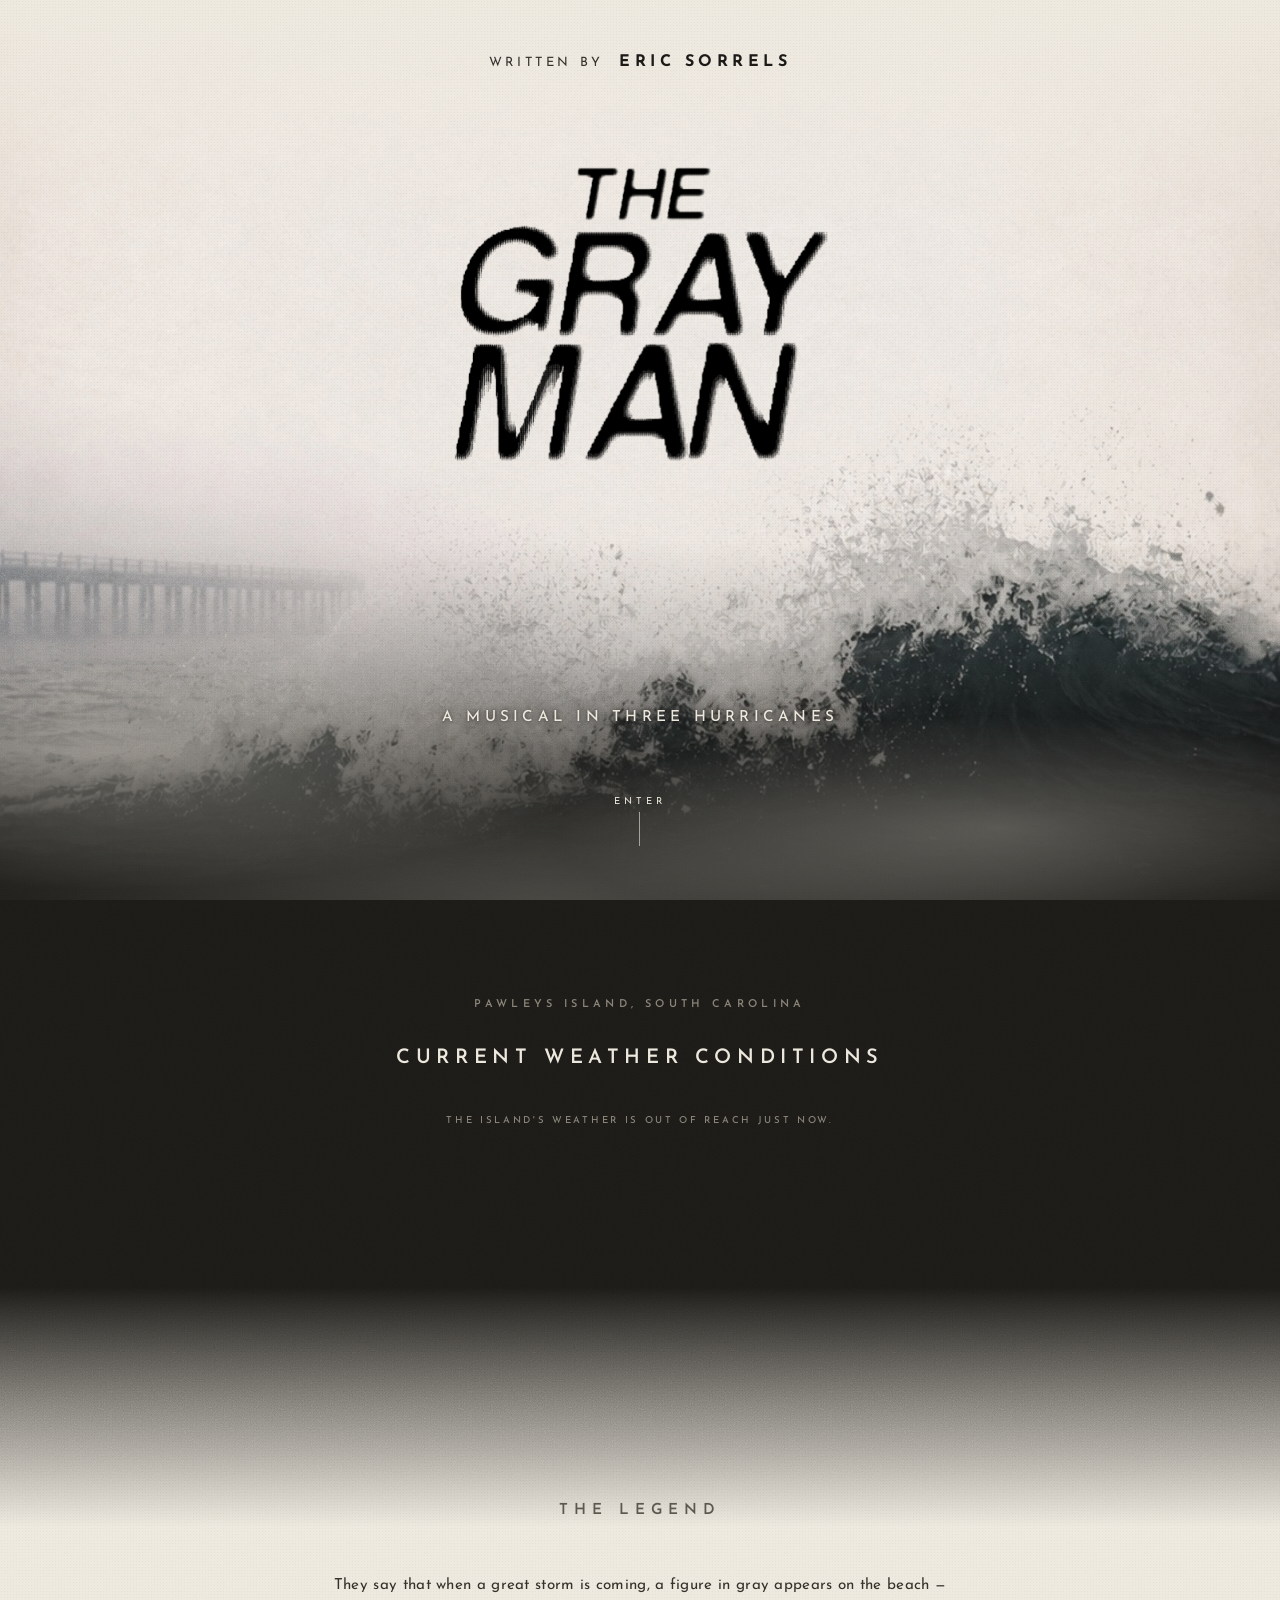
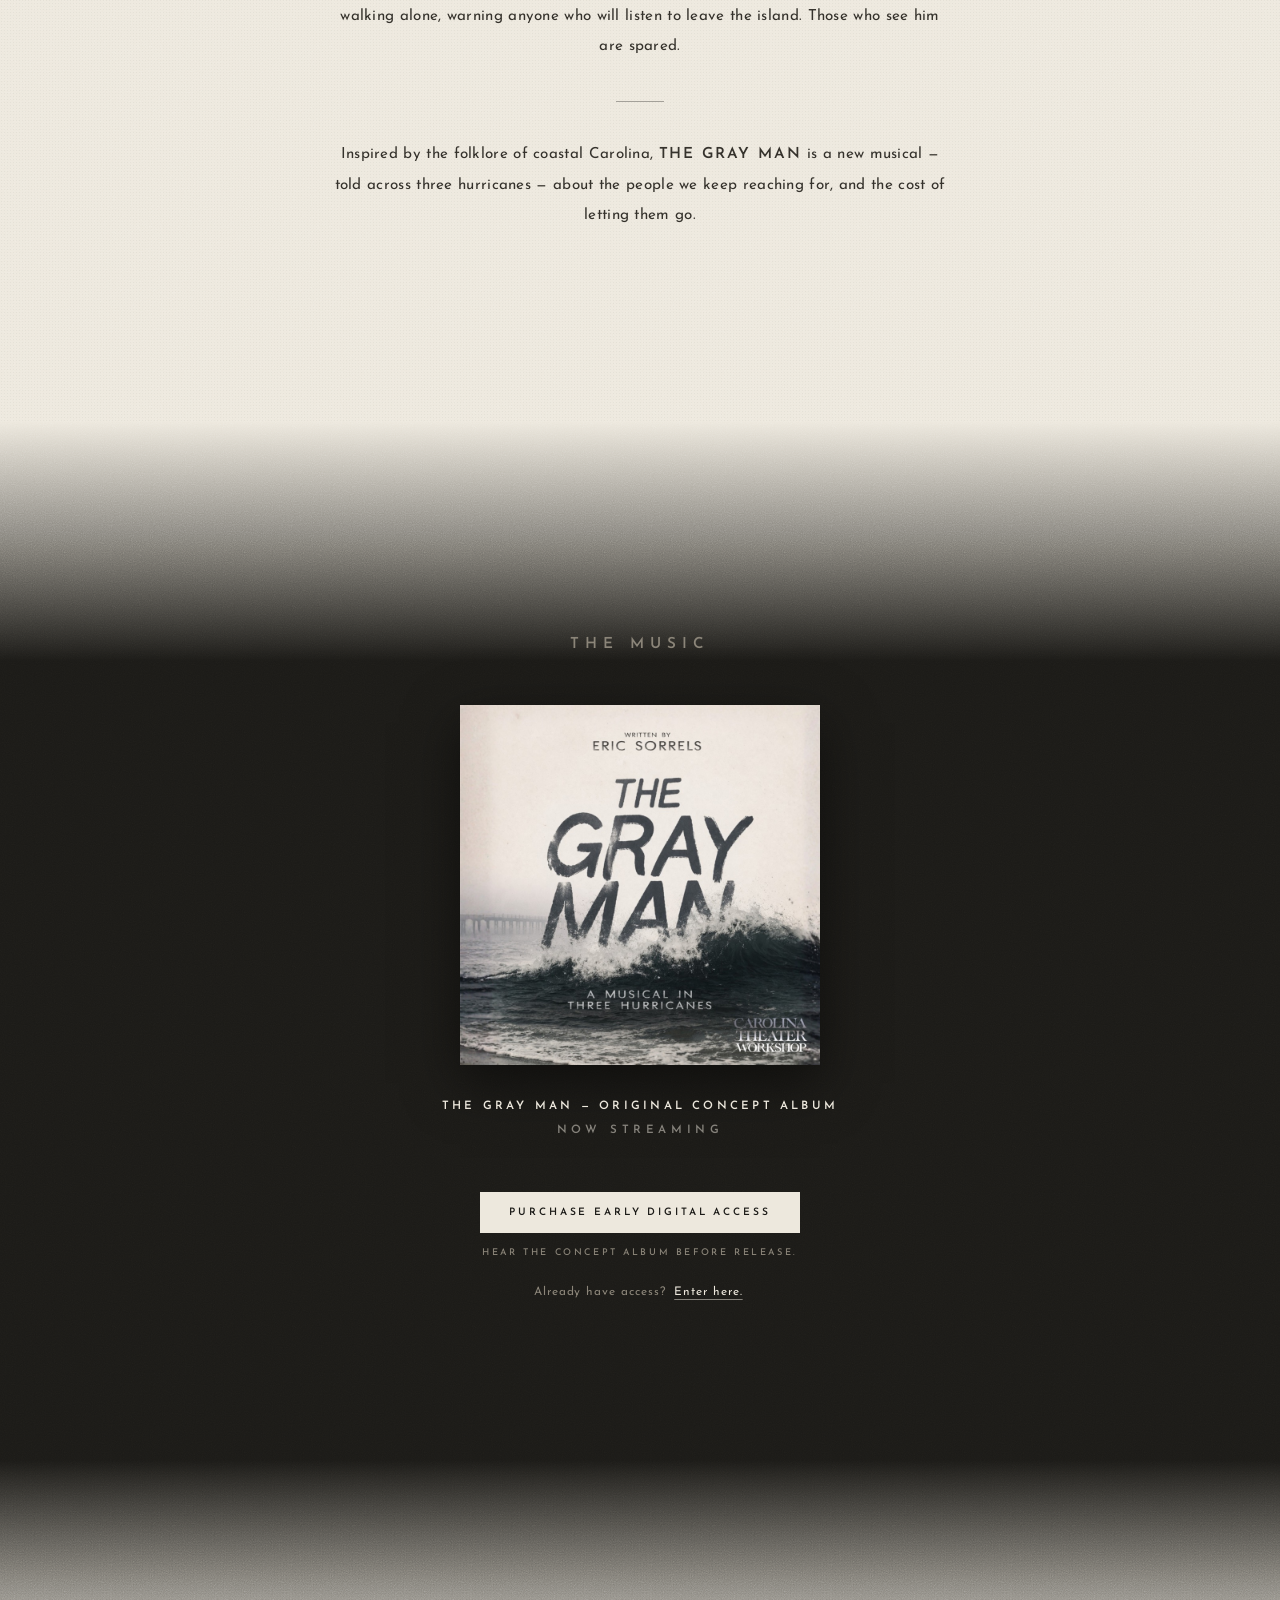
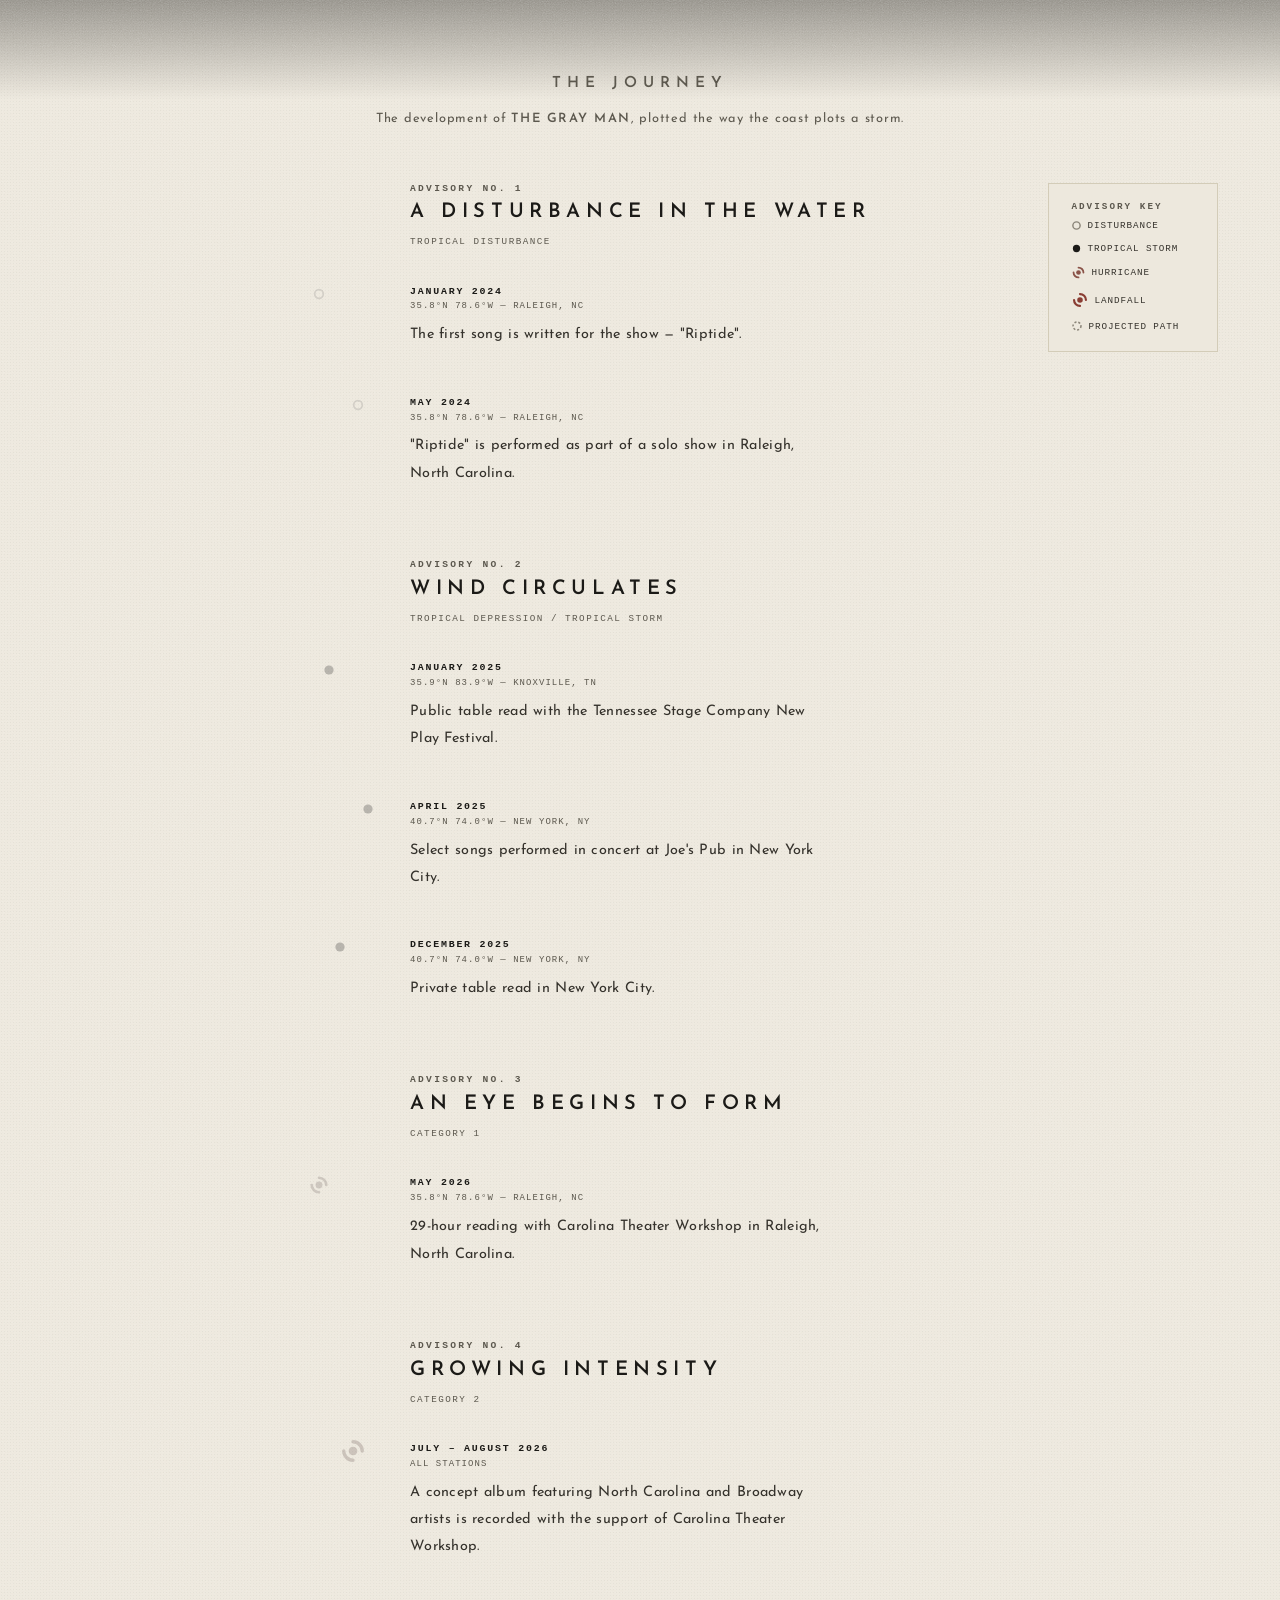
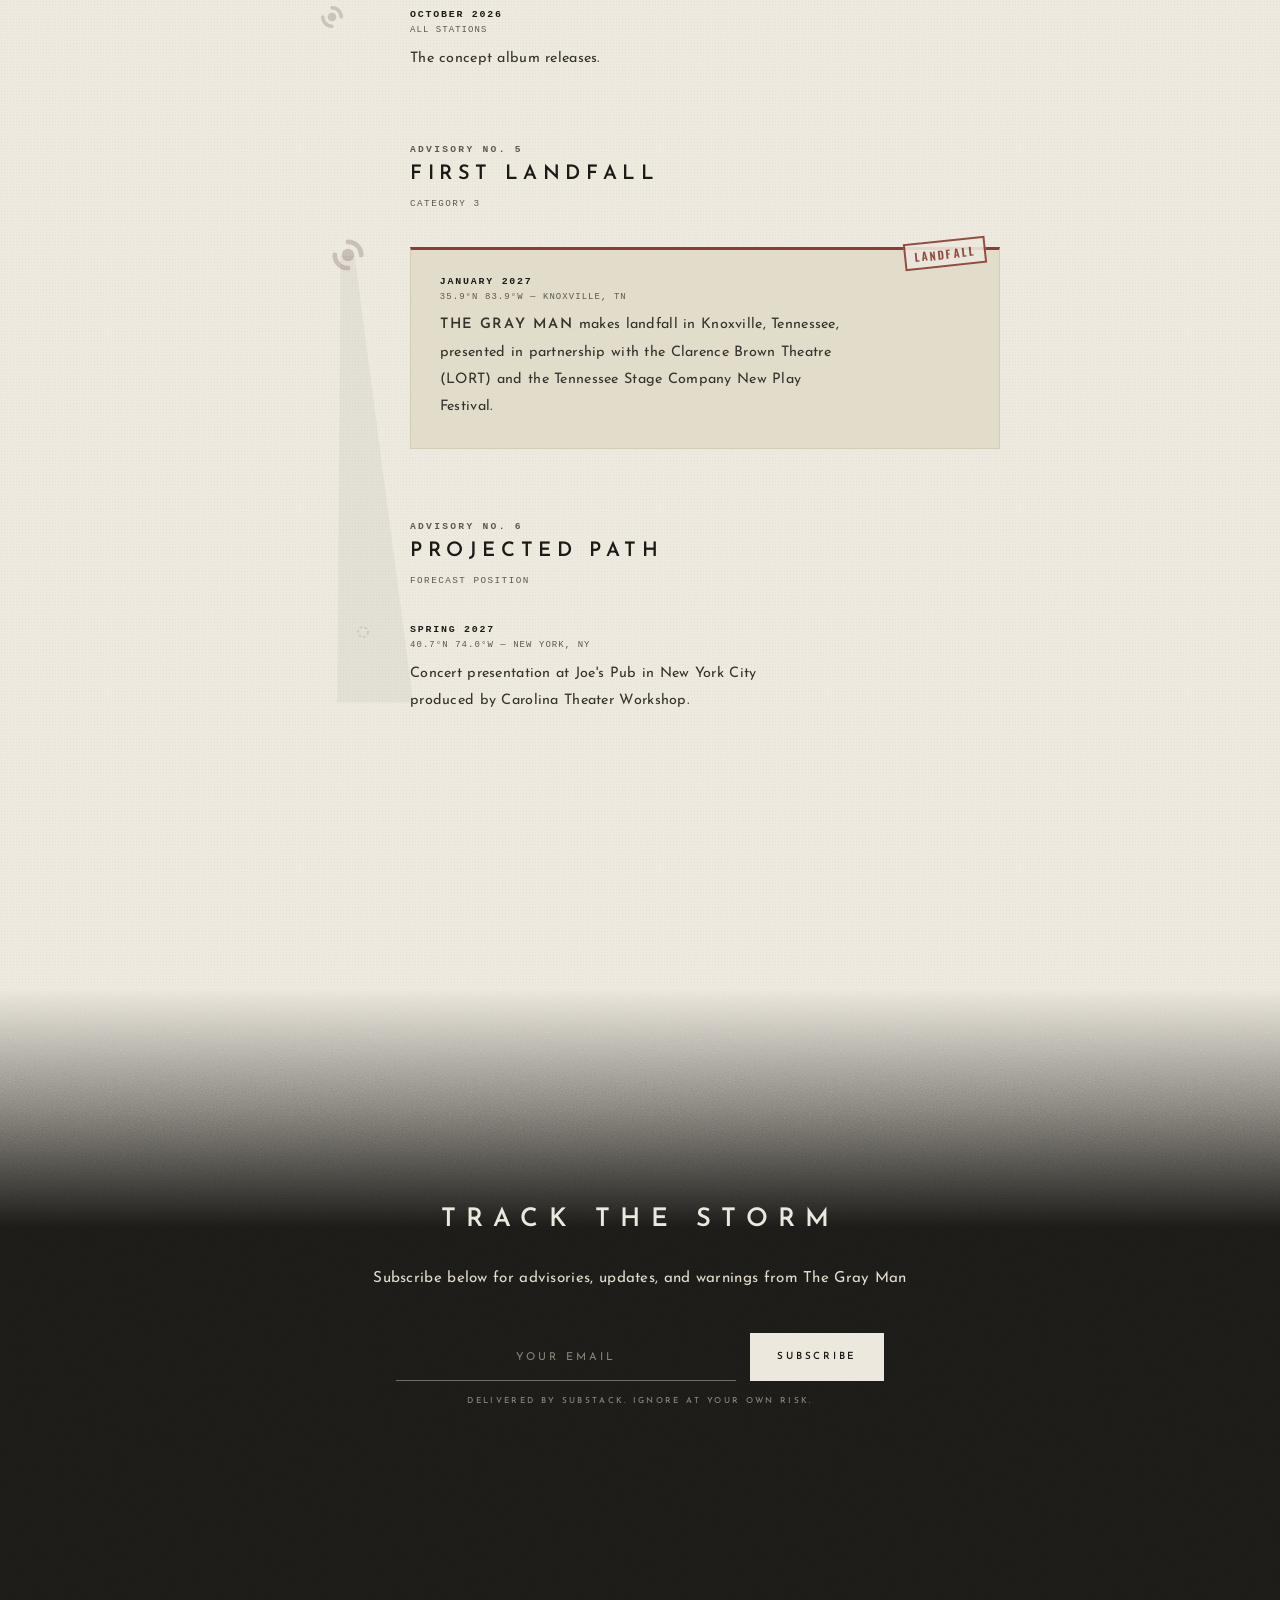
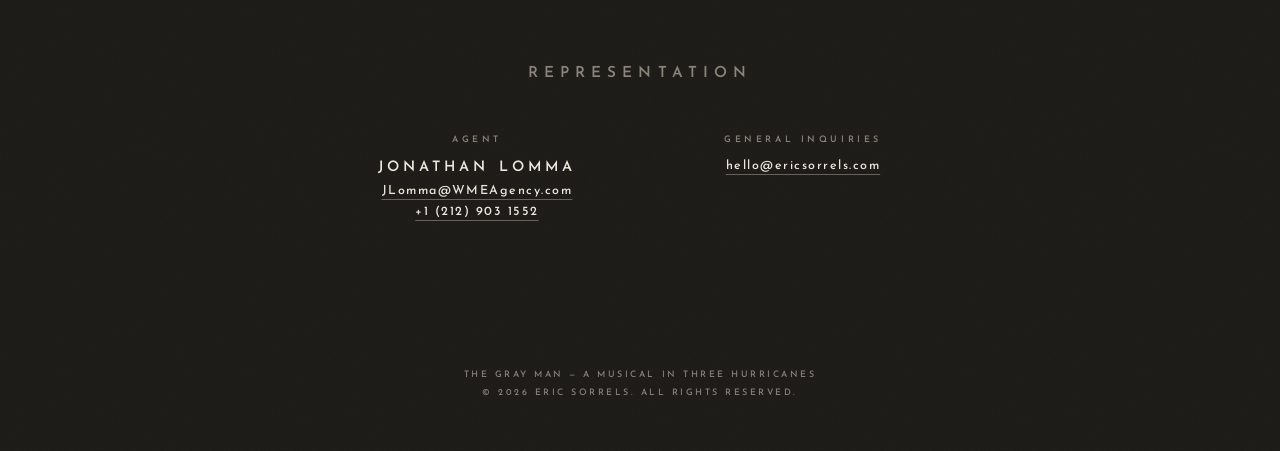
==== commit 2bd0d1ee: "Add streaming buttons and the Spotify player; retire the preview The Music section now reads NOW STR" ====
--- a/index.html
+++ b/index.html
@@ -51,7 +51,7 @@
   <link rel="preconnect" href="https://fonts.gstatic.com" crossorigin />
   <link href="https://fonts.googleapis.com/css2?family=Oswald:wght@500;600&family=Josefin+Sans:wght@400;500;600;700&display=swap" rel="stylesheet" />
 
-  <link rel="stylesheet" href="assets/css/style.css?v=89" />
+  <link rel="stylesheet" href="assets/css/style.css?v=92" />
 </head>
 <body>
 
@@ -155,49 +155,36 @@
     <div class="section__inner reveal">
       <p class="section-label" data-content="music.label">Music</p>
 
-      <!-- The preview, above the album: a waveform that moves with the
-           sound on the left (press it to play or pause), the scrubber
-           across the middle, mute on the right, and the track's name
-           beneath. Hidden until main.js has a file for it from
-           content.js → music.teaser, and hidden again if that file
-           cannot be played. It is an ordinary <audio> on the page, which
-           is all it takes for a film starting to stop it, and for it
-           starting to stop a film. -->
-      <div class="listen" id="teaser" hidden>
-        <audio class="listen__audio" preload="metadata"></audio>
-        <div class="listen__row">
-          <button class="listen__wave" type="button">
-            <canvas class="listen__canvas" aria-hidden="true"></canvas>
-          </button>
-          <input class="listen__seek" type="range" min="0" max="1000" step="1" value="0" />
-          <button class="listen__mute" type="button" aria-pressed="false">
-            <svg class="listen__icon listen__icon--on" viewBox="0 0 24 24" aria-hidden="true">
-              <path d="M4 9h4l5-4v14l-5-4H4z" />
-              <path class="listen__waves" d="M16 9.5a3.5 3.5 0 0 1 0 5M18.5 7a7 7 0 0 1 0 10" />
-            </svg>
-            <svg class="listen__icon listen__icon--off" viewBox="0 0 24 24" aria-hidden="true">
-              <path d="M4 9h4l5-4v14l-5-4H4z" />
-              <path class="listen__waves" d="M16.5 9.5l5 5M21.5 9.5l-5 5" />
-            </svg>
-          </button>
-        </div>
-        <p class="listen__title" data-content="music.teaser.caption"></p>
-      </div>
-
-      <!-- The album: its cover, its name and its release date, and the
-           pre-save button. The cover is the same file the album page
-           heads its own section with. The description read aloud is the
-           album page's own too — content.js → access.cover_alt. -->
+      <!-- The album: its cover, its name and its release date, then where
+           to listen. The cover is the same file the album page heads its
+           own section with. The description read aloud is the album
+           page's own too — content.js → access.cover_alt. -->
       <div class="album">
         <img class="album__cover" src="assets/img/album-cover.jpg" width="900" height="900"
              alt="The album cover" data-content-alt="access.cover_alt"
              loading="lazy" decoding="async" />
         <p class="album__title" data-content="music.album_box_title">The Gray Man — Original Concept Album</p>
         <p class="album__note" data-content="music.album_box_note">Coming October 26, 2026</p>
-        <!-- From content.js → music.presave. Hidden until it has an
-             address, so it never leads nowhere. -->
-        <a class="presave" id="presave" href="#" target="_blank" rel="noopener noreferrer"
-           data-content="music.presave.label" hidden>Pre-Save on Spotify</a>
+
+        <!-- Where to listen: one button per service, from content.js →
+             music.streaming. Each is hidden until it has a link, and the
+             row with them, so nothing here ever leads nowhere. -->
+        <div class="stream" id="streaming" hidden>
+          <a class="stream__link" id="streamSpotify" href="#" target="_blank" rel="noopener"
+             data-content="music.streaming.spotify.label" hidden>Spotify</a>
+          <a class="stream__link" id="streamApple" href="#" target="_blank" rel="noopener"
+             data-content="music.streaming.apple_music.label" hidden>Apple Music</a>
+          <a class="stream__link" id="streamYouTube" href="#" target="_blank" rel="noopener"
+             data-content="music.streaming.youtube_music.label" hidden>YouTube Music</a>
+        </div>
+
+        <!-- The album on Spotify, played in the page. Built by main.js
+             from content.js → music.streaming.spotify_album, and only
+             once the visitor scrolls near it. Spotify's own player, in
+             Spotify's own colours; nothing here dresses it. -->
+        <div class="spotify" id="spotifyEmbed" hidden>
+          <div class="spotify__slot" id="spotifySlot"></div>
+        </div>
       </div>
 
       <!-- The videos. One player per entry in content.js → music.videos,
@@ -371,9 +358,9 @@
     </footer>
   </section>
 
-  <script src="content.js?v=89"></script>
-  <script src="assets/js/main.js?v=89"></script>
-  <script src="assets/js/weather.js?v=89"></script>
-  <script src="assets/js/storm-track.js?v=89"></script>
+  <script src="content.js?v=92"></script>
+  <script src="assets/js/main.js?v=92"></script>
+  <script src="assets/js/weather.js?v=92"></script>
+  <script src="assets/js/storm-track.js?v=92"></script>
 </body>
 </html>
--- a/assets/css/style.css
+++ b/assets/css/style.css
@@ -688,171 +688,80 @@
   opacity: 0.5;
 }
 
-/* The pre-save button. Outlined, not filled: the filled button further
-   down — the one that sells the album — stays the only thing on the
-   page asking to be pressed first. */
-
-.presave {
-  display: inline-block;
+/* Where to listen: three outlined buttons under the album's date.
+   Outlined, not filled: the filled button further down — the one that
+   sells early access — stays the only thing on the page asking to be
+   pressed first. Words, not logos: the site is duotone, and each
+   service's mark comes in its own colours.
+
+   Three across on a computer, all the same width so none looks like
+   the favourite. Below 520px they stack, one full-width button each —
+   "YouTube Music" in tracked capitals will not share a phone's width
+   with two others. Hidden buttons take no room, so two or one centre
+   themselves. */
+
+.stream {
+  display: grid;
+  grid-auto-flow: column;
+  grid-auto-columns: 1fr;
+  gap: 0.8em;
+  width: min(100%, 520px);
   margin-top: 2.2em;
-  padding: 1em 1.9em;
-  border: 1px solid rgba(237, 232, 221, 0.35);
-  color: var(--paper);
-  font-family: var(--font-body);
-  font-size: 0.68rem;
-  font-weight: 600;
-  letter-spacing: var(--tracking-wide);
-  text-transform: uppercase;
-  text-decoration: none;
-  transition: border-color 0.35s ease, background 0.35s ease;
-}
-
-.presave:hover,
-.presave:focus-visible {
-  border-color: var(--paper);
-  background: rgba(237, 232, 221, 0.06);
-}
-
-/* The preview player, above the album: waveform, scrubber, mute, in one
-   quiet row the width of the cover beneath it, and the track's name
-   under that. */
-
-.listen {
-  width: min(100%, 360px);
-  margin: 0 auto 2.6em;
-}
-
-.listen__row {
-  display: flex;
-  align-items: center;
-  gap: 14px;
-}
-
-.listen__wave,
-.listen__mute {
-  flex: 0 0 auto;
+}
+
+.stream__link {
   display: flex;
   align-items: center;
   justify-content: center;
-  background: transparent;
+  min-height: 44px;
+  box-sizing: border-box;
+  padding: 1em 0.8em;
+  border: 1px solid rgba(237, 232, 221, 0.35);
+  color: var(--paper);
+  font-family: var(--font-body);
+  font-size: 0.66rem;
+  font-weight: 600;
+  letter-spacing: 0.22em;
+  text-transform: uppercase;
+  text-decoration: none;
+  text-align: center;
+  white-space: nowrap;
+  transition: border-color 0.35s ease, background 0.35s ease;
+}
+
+.stream__link:hover,
+.stream__link:focus-visible {
+  border-color: var(--paper);
+  background: rgba(237, 232, 221, 0.06);
+}
+
+@media (max-width: 520px) {
+  .stream {
+    grid-auto-flow: row;
+    grid-auto-columns: auto;
+    grid-template-columns: 1fr;
+    width: min(100%, 300px);
+  }
+}
+
+/* The album on Spotify. Spotify's player is 352px tall when it shows a
+   track list; the box is held at that height before it arrives, so the
+   page below does not jump when it does. Nothing is laid over it and
+   nothing filters it — it is Spotify's, in Spotify's colours. */
+
+.spotify {
+  width: min(100%, 520px);
+  height: 352px;
+  margin-top: 2.6em;
+}
+
+.spotify iframe,
+.spotify__slot {
+  display: block;
+  width: 100%;
+  height: 352px;
   border: 0;
-  padding: 0;
-  color: var(--paper);
-  cursor: pointer;
-  -webkit-appearance: none;
-  appearance: none;
-}
-
-/* The waveform is also the play and pause control — pressing the
-   picture of the sound is the natural thing to try. */
-.listen__wave {
-  width: 76px;
-  height: 32px;
-}
-
-.listen__canvas {
-  display: block;
-  width: 76px;
-  height: 32px;
-}
-
-.listen__mute {
-  width: 32px;
-  height: 32px;
-  opacity: 0.75;
-  transition: opacity 0.3s ease;
-}
-
-.listen__mute:hover,
-.listen__mute:focus-visible {
-  opacity: 1;
-}
-
-.listen__icon {
-  width: 20px;
-  height: 20px;
-  fill: none;
-  stroke: currentColor;
-  stroke-width: 1.4;
-  stroke-linecap: round;
-  stroke-linejoin: round;
-}
-
-.listen__icon path:first-child {
-  fill: currentColor;
-}
-
-.listen__icon--off,
-.listen--muted .listen__icon--on {
-  display: none;
-}
-
-.listen--muted .listen__icon--off {
-  display: block;
-}
-
-/* The scrubber: a hairline that fills with paper as it plays. The fill
-   is painted from --played, which main.js keeps up to date. */
-.listen__seek {
-  flex: 1 1 auto;
-  min-width: 0;
-  height: 18px;
-  margin: 0;
-  background: transparent;
-  cursor: pointer;
-  -webkit-appearance: none;
-  appearance: none;
-  --played: 0%;
-}
-
-.listen__seek::-webkit-slider-runnable-track {
-  height: 1px;
-  background: linear-gradient(to right, var(--paper) var(--played), rgba(237, 232, 221, 0.25) var(--played));
-}
-
-.listen__seek::-moz-range-track {
-  height: 1px;
-  background: linear-gradient(to right, var(--paper) var(--played), rgba(237, 232, 221, 0.25) var(--played));
-}
-
-.listen__seek::-webkit-slider-thumb {
-  -webkit-appearance: none;
-  width: 9px;
-  height: 9px;
-  margin-top: -4px;
-  border-radius: 50%;
-  background: var(--paper);
-  border: 0;
-}
-
-.listen__seek::-moz-range-thumb {
-  width: 9px;
-  height: 9px;
-  border-radius: 50%;
-  background: var(--paper);
-  border: 0;
-}
-
-.listen__seek:focus-visible {
-  outline: 1px dotted rgba(237, 232, 221, 0.6);
-  outline-offset: 4px;
-}
-
-.listen__wave:focus-visible,
-.listen__mute:focus-visible {
-  outline: 1px dotted rgba(237, 232, 221, 0.6);
-  outline-offset: 3px;
-}
-
-.listen__title {
-  margin: 0.9em 0 0;
-  font-family: var(--font-body);
-  font-size: 0.62rem;
-  font-weight: 600;
-  letter-spacing: 0.2em;
-  text-transform: uppercase;
-  color: var(--paper);
-  opacity: 0.5;
+  border-radius: 12px;
 }
 
 /* The one place on the site asking for an action, so it is filled
@@ -4057,6 +3966,464 @@
   white-space: nowrap;
 }
 
+/* ---------------------------------------------------------------------
+   REPORT A SIGHTING — the listeners' feedback form
+
+   Two pieces. A line near the top of the vault, on paper, pointing down
+   to the form; and the form itself at the foot, on ink, after the
+   closing film and the thank-you. Built by assets/js/report.js.
+
+   Questions are set in sentence case rather than the site's tracked
+   capitals: they are sentences somebody has to read and answer, and
+   eleven of them in wide capitals would be a wall. The labels that
+   head each group keep the tracked capitals, so the form still reads as
+   this site's.
+
+   Every target a thumb has to hit is at least 44px tall — the choices,
+   the ticks and the song list — and the inputs are 16px or larger, which
+   is what stops a phone zooming the page when one is tapped.
+   --------------------------------------------------------------------- */
+
+.report-notice {
+  font-family: var(--font-body);
+  font-size: clamp(0.9rem, 1.4vw, 1rem);
+  line-height: 1.6;
+  letter-spacing: 0.06em;
+  color: var(--ink-soft);
+  max-width: 30em;
+  margin: -0.6em auto 0;
+  text-wrap: balance;
+}
+
+.report-notice__link {
+  color: var(--ink);
+  font-weight: 600;
+  text-decoration: underline;
+  text-underline-offset: 5px;
+  text-decoration-thickness: 1px;
+  text-decoration-color: rgba(27, 26, 23, 0.4);
+  transition: text-decoration-color 0.3s ease;
+}
+
+.report-notice__link:hover,
+.report-notice__link:focus-visible {
+  text-decoration-color: var(--ink);
+}
+
+.sighting {
+  max-width: 34em;
+  margin: 1em auto 5em;
+  padding-top: 4.5em;
+  border-top: 1px solid rgba(237, 232, 221, 0.18);
+  text-align: left;
+  scroll-margin-top: 2em;
+  animation: sighting-arrive 1.2s ease both;
+}
+
+@keyframes sighting-arrive {
+  from { opacity: 0; }
+  to { opacity: 1; }
+}
+
+.sighting__label {
+  text-align: center;
+  color: var(--paper);
+  opacity: 0.7;
+  margin-bottom: 1.6em;
+}
+
+.sighting__intro,
+.sighting__more {
+  font-family: var(--font-body);
+  text-align: center;
+  color: var(--paper);
+  margin: 0 auto;
+  max-width: 28em;
+  text-wrap: balance;
+}
+
+.sighting__intro {
+  font-size: clamp(1rem, 1.8vw, 1.15rem);
+  letter-spacing: 0.06em;
+}
+
+.sighting__more {
+  font-size: 0.85rem;
+  letter-spacing: 0.04em;
+  opacity: 0.6;
+  margin-top: 0.8em;
+}
+
+.sighting__form {
+  margin-top: 3em;
+}
+
+.sighting__group {
+  border: 0;
+  margin: 0 0 3.2em;
+  padding: 0;
+  min-width: 0;
+}
+
+.sighting__group-title {
+  font-family: var(--font-body);
+  font-size: 0.68rem;
+  font-weight: 600;
+  letter-spacing: var(--tracking-wider);
+  text-transform: uppercase;
+  color: var(--paper);
+  opacity: 0.6;
+  padding: 0;
+  margin: 0 0 1.6em;
+}
+
+/* Kept apart from the rest by a rule down its side, and told so in
+   words — it is the one answer that will never be shown to anybody. */
+.sighting__group--private {
+  border-left: 1px solid rgba(237, 232, 221, 0.3);
+  padding-left: 1.2em;
+}
+
+.sighting__q {
+  border: 0;
+  margin: 0 0 1.9em;
+  padding: 0;
+  min-width: 0;
+}
+
+.sighting__q[hidden] {
+  display: none;
+}
+
+.sighting__q--follow {
+  margin-top: -0.8em;
+}
+
+.sighting__ask {
+  display: block;
+  font-family: var(--font-body);
+  font-size: 1rem;
+  line-height: 1.5;
+  letter-spacing: 0.03em;
+  color: var(--paper);
+  padding: 0;
+  margin: 0 0 0.7em;
+}
+
+.sighting__tag {
+  display: inline-block;
+  margin-left: 0.5em;
+  font-size: 0.6rem;
+  font-weight: 600;
+  letter-spacing: 0.16em;
+  text-transform: uppercase;
+  color: var(--paper);
+  opacity: 0.55;
+  white-space: nowrap;
+  vertical-align: 0.15em;
+}
+
+.sighting__note {
+  font-family: var(--font-body);
+  font-size: 0.85rem;
+  line-height: 1.5;
+  letter-spacing: 0.03em;
+  color: var(--paper);
+  opacity: 0.6;
+  margin: 0.5em 0 0;
+}
+
+.sighting__note--lead {
+  margin: -0.9em 0 1.6em;
+}
+
+.sighting__input,
+.sighting__select {
+  display: block;
+  width: 100%;
+  box-sizing: border-box;
+  background: transparent;
+  color: var(--paper);
+  font-family: var(--font-body);
+  font-size: 1rem;
+  letter-spacing: 0.02em;
+  line-height: 1.5;
+  border: 0;
+  border-bottom: 1px solid rgba(237, 232, 221, 0.35);
+  border-radius: 0;
+  padding: 0.65em 0.1em;
+  min-height: 44px;
+  outline: none;
+  transition: border-color 0.3s ease;
+}
+
+.sighting__input--long {
+  border: 1px solid rgba(237, 232, 221, 0.25);
+  padding: 0.7em 0.8em;
+  resize: vertical;
+}
+
+.sighting__input:focus,
+.sighting__select:focus {
+  border-color: var(--paper);
+}
+
+/* The song list draws its own arrow, in paper, so the box matches the
+   rest; the list that opens is the phone's or the computer's own. */
+.sighting__select {
+  -webkit-appearance: none;
+  appearance: none;
+  cursor: pointer;
+  padding-right: 2em;
+  background-image:
+    linear-gradient(45deg, transparent 50%, var(--paper) 50%),
+    linear-gradient(135deg, var(--paper) 50%, transparent 50%);
+  background-position: calc(100% - 14px) 50%, calc(100% - 9px) 50%;
+  background-size: 5px 5px, 5px 5px;
+  background-repeat: no-repeat;
+}
+
+.sighting__select option {
+  color: var(--ink);
+  background: var(--paper);
+}
+
+.sighting__chip-row {
+  display: flex;
+  flex-wrap: wrap;
+  gap: 0.55em;
+}
+
+.sighting__chips--stack .sighting__chip-row {
+  flex-direction: column;
+  align-items: stretch;
+}
+
+.sighting__chip {
+  position: relative;
+  display: inline-flex;
+  align-items: center;
+  min-height: 44px;
+  cursor: pointer;
+}
+
+/* The real radio sits under the chip, invisible but still there for the
+   keyboard and for a screen reader. */
+.sighting__chip input {
+  position: absolute;
+  inset: 0;
+  opacity: 0;
+  margin: 0;
+  cursor: pointer;
+}
+
+.sighting__chip span {
+  display: inline-flex;
+  align-items: center;
+  min-height: 44px;
+  box-sizing: border-box;
+  padding: 0.55em 1.1em;
+  border: 1px solid rgba(237, 232, 221, 0.35);
+  font-family: var(--font-body);
+  font-size: 0.72rem;
+  font-weight: 600;
+  letter-spacing: 0.14em;
+  text-transform: uppercase;
+  color: var(--paper);
+  transition: background 0.3s ease, color 0.3s ease, border-color 0.3s ease;
+}
+
+.sighting__chips--stack .sighting__chip span {
+  width: 100%;
+  text-transform: none;
+  letter-spacing: 0.03em;
+  font-size: 0.95rem;
+  font-weight: 400;
+}
+
+.sighting__chip:hover span {
+  border-color: var(--paper);
+}
+
+.sighting__chip input:checked + span {
+  background: var(--paper);
+  color: var(--ink);
+  border-color: var(--paper);
+}
+
+.sighting__chip input:focus-visible + span,
+.sighting__tick input:focus-visible + .sighting__tick-words::before {
+  outline: 1px dotted var(--paper);
+  outline-offset: 3px;
+}
+
+.sighting__tick {
+  position: relative;
+  display: flex;
+  gap: 0.9em;
+  align-items: flex-start;
+  min-height: 44px;
+  cursor: pointer;
+}
+
+.sighting__tick input {
+  position: absolute;
+  opacity: 0;
+  width: 24px;
+  height: 24px;
+  margin: 0;
+}
+
+.sighting__tick-words {
+  position: relative;
+  padding-left: 2.2em;
+  padding-top: 0.15em;
+  font-family: var(--font-body);
+  font-size: 0.98rem;
+  line-height: 1.5;
+  letter-spacing: 0.03em;
+  color: var(--paper);
+}
+
+.sighting__tick-words::before {
+  content: '';
+  position: absolute;
+  left: 0;
+  top: 0.15em;
+  width: 22px;
+  height: 22px;
+  box-sizing: border-box;
+  border: 1px solid rgba(237, 232, 221, 0.55);
+  transition: background 0.3s ease;
+}
+
+.sighting__tick input:checked + .sighting__tick-words::before {
+  background: var(--paper);
+}
+
+.sighting__tick input:checked + .sighting__tick-words::after {
+  content: '';
+  position: absolute;
+  left: 8px;
+  top: calc(0.15em + 4px);
+  width: 5px;
+  height: 10px;
+  border: solid var(--ink);
+  border-width: 0 2px 2px 0;
+  transform: rotate(45deg);
+}
+
+.sighting__tick-wrap .sighting__note {
+  padding-left: calc(2.2em * 0.98 / 0.85);
+  margin-top: 0.1em;
+}
+
+.sighting__credit-part {
+  margin: -0.6em 0 1.6em;
+}
+
+.sighting__credit-part[hidden] {
+  display: none;
+}
+
+.sighting__credit-part--three {
+  display: grid;
+  grid-template-columns: 1fr 7.5em 1fr;
+  gap: 0 1em;
+}
+
+.sighting__credit-part--three .sighting__q {
+  margin-bottom: 0.4em;
+}
+
+@media (max-width: 430px) {
+  .sighting__credit-part--three {
+    grid-template-columns: 1fr 7.5em;
+  }
+  .sighting__credit-part--three .sighting__q:last-child {
+    grid-column: 1 / -1;
+  }
+}
+
+.sighting__error {
+  font-family: var(--font-body);
+  font-size: 0.95rem;
+  line-height: 1.5;
+  letter-spacing: 0.03em;
+  color: var(--paper);
+  border-left: 2px solid var(--paper);
+  padding-left: 0.9em;
+  margin: 0 0 1.6em;
+}
+
+.sighting__submit,
+.sighting__revise {
+  display: block;
+  margin: 0 auto;
+  padding: 1.4em 2.8em;
+  min-height: 44px;
+  background: var(--paper);
+  border: 1px solid var(--paper);
+  color: var(--ink);
+  font-family: var(--font-body);
+  font-size: 0.68rem;
+  font-weight: 600;
+  letter-spacing: var(--tracking-wide);
+  text-transform: uppercase;
+  cursor: pointer;
+  transition: background 0.3s ease, color 0.3s ease;
+}
+
+.sighting__submit:hover,
+.sighting__submit:focus-visible,
+.sighting__revise:hover,
+.sighting__revise:focus-visible {
+  background: transparent;
+  color: var(--paper);
+}
+
+.sighting__submit:disabled {
+  opacity: 0.6;
+  cursor: default;
+}
+
+.sighting__revise {
+  background: transparent;
+  color: var(--paper);
+  border-color: rgba(237, 232, 221, 0.45);
+}
+
+.sighting__revise:hover,
+.sighting__revise:focus-visible {
+  border-color: var(--paper);
+}
+
+.sighting__filed {
+  text-align: center;
+  margin-top: 2.6em;
+  outline: none;
+  animation: sighting-arrive 1.2s ease both;
+}
+
+.sighting__filed-words {
+  font-family: var(--font-body);
+  font-size: clamp(1rem, 1.8vw, 1.15rem);
+  line-height: 1.6;
+  letter-spacing: 0.06em;
+  color: var(--paper);
+  margin: 0 auto 1.8em;
+  max-width: 26em;
+  text-wrap: balance;
+}
+
+@media (prefers-reduced-motion: reduce) {
+  .sighting,
+  .sighting__filed {
+    animation: none;
+  }
+}
+
+
 /* A link inside a line of prose, made by main.js from the square-
    bracket convention in content.js. Dressed exactly as .contact-link
    and .video__credit-link are — the site's one way of setting a link
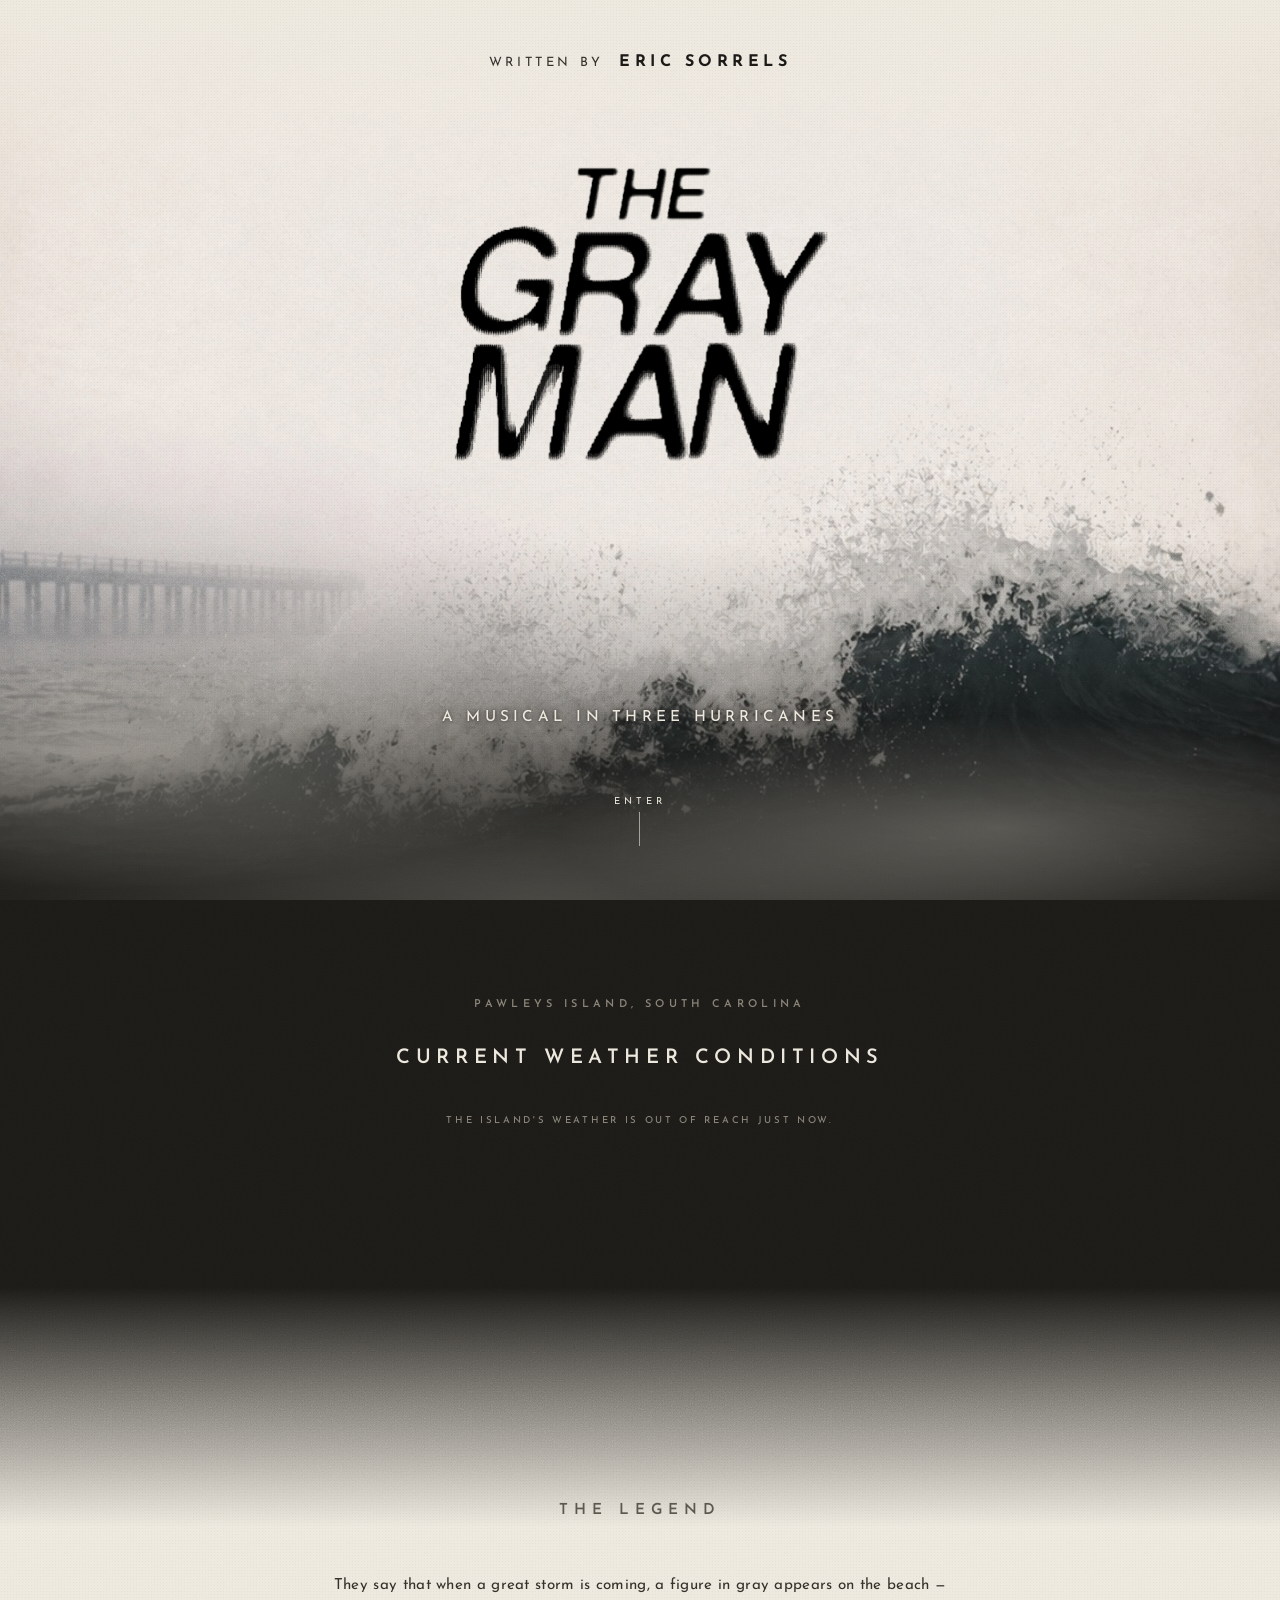
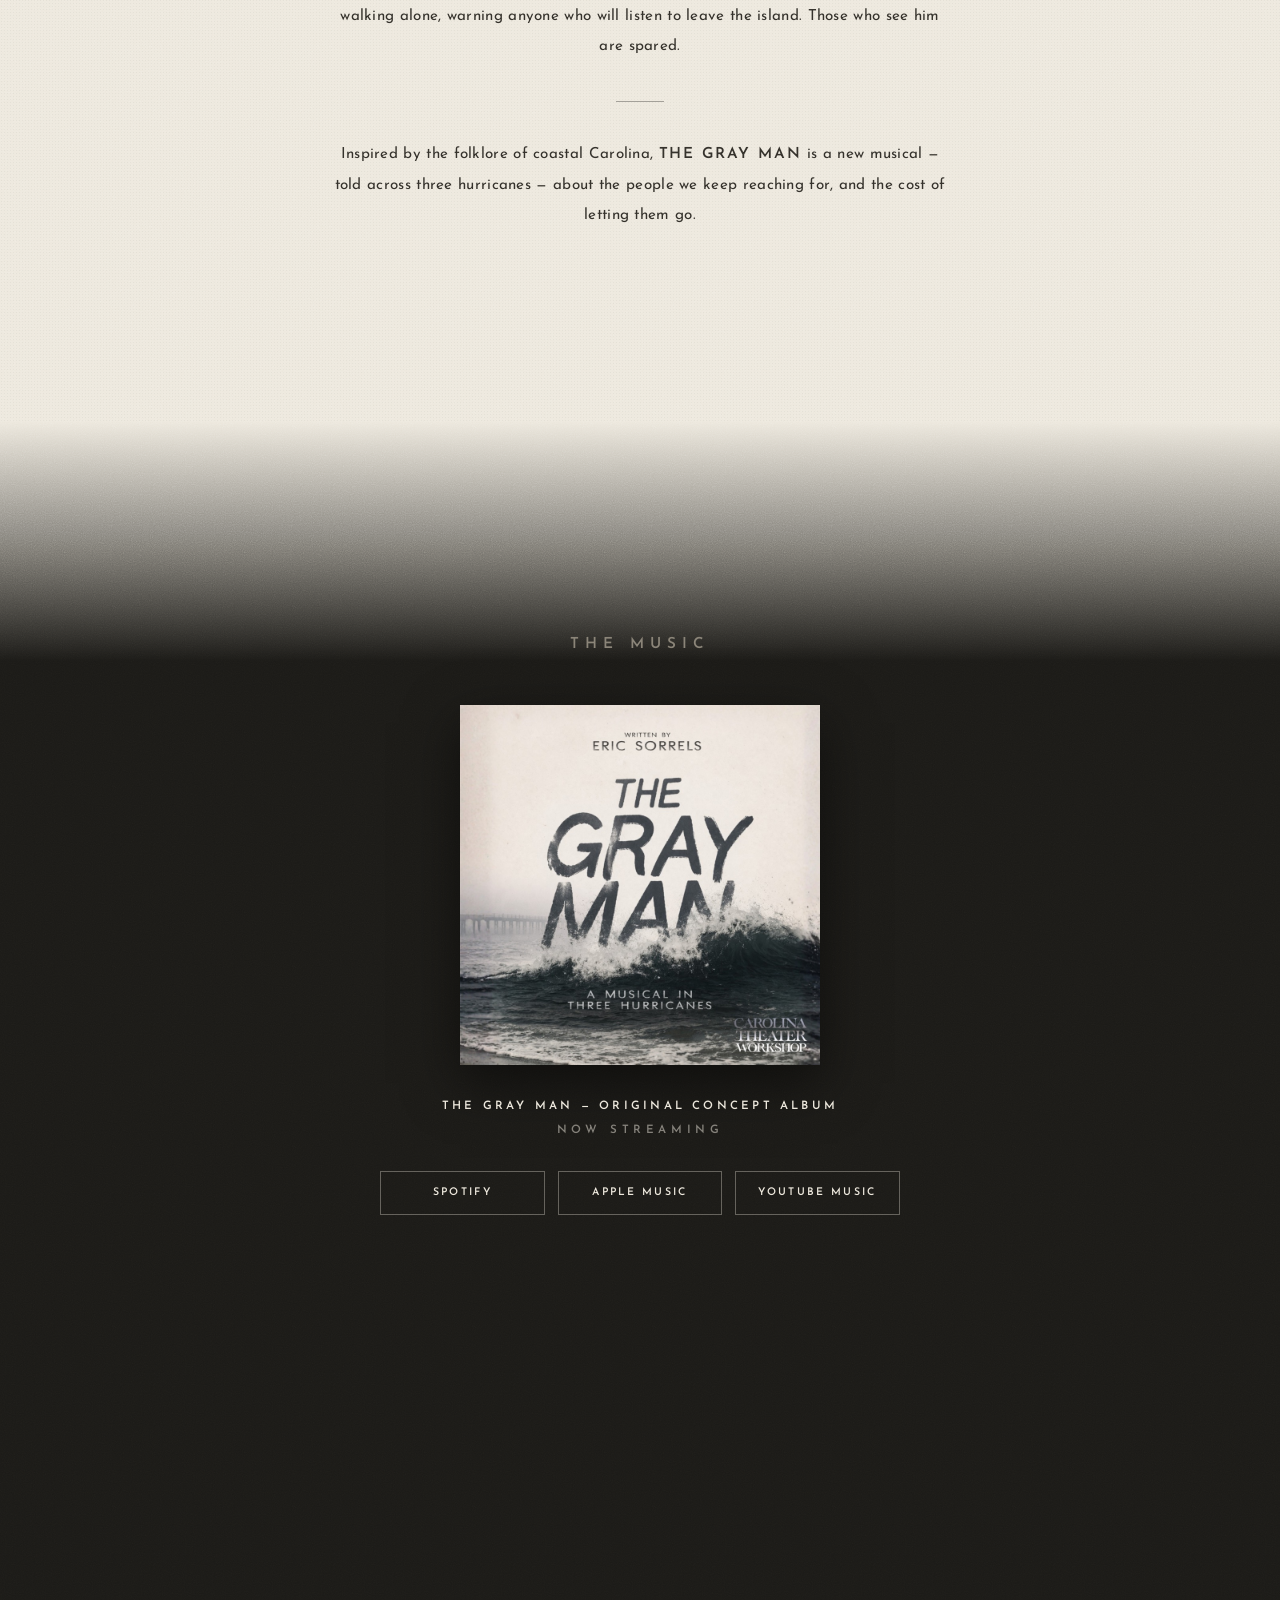
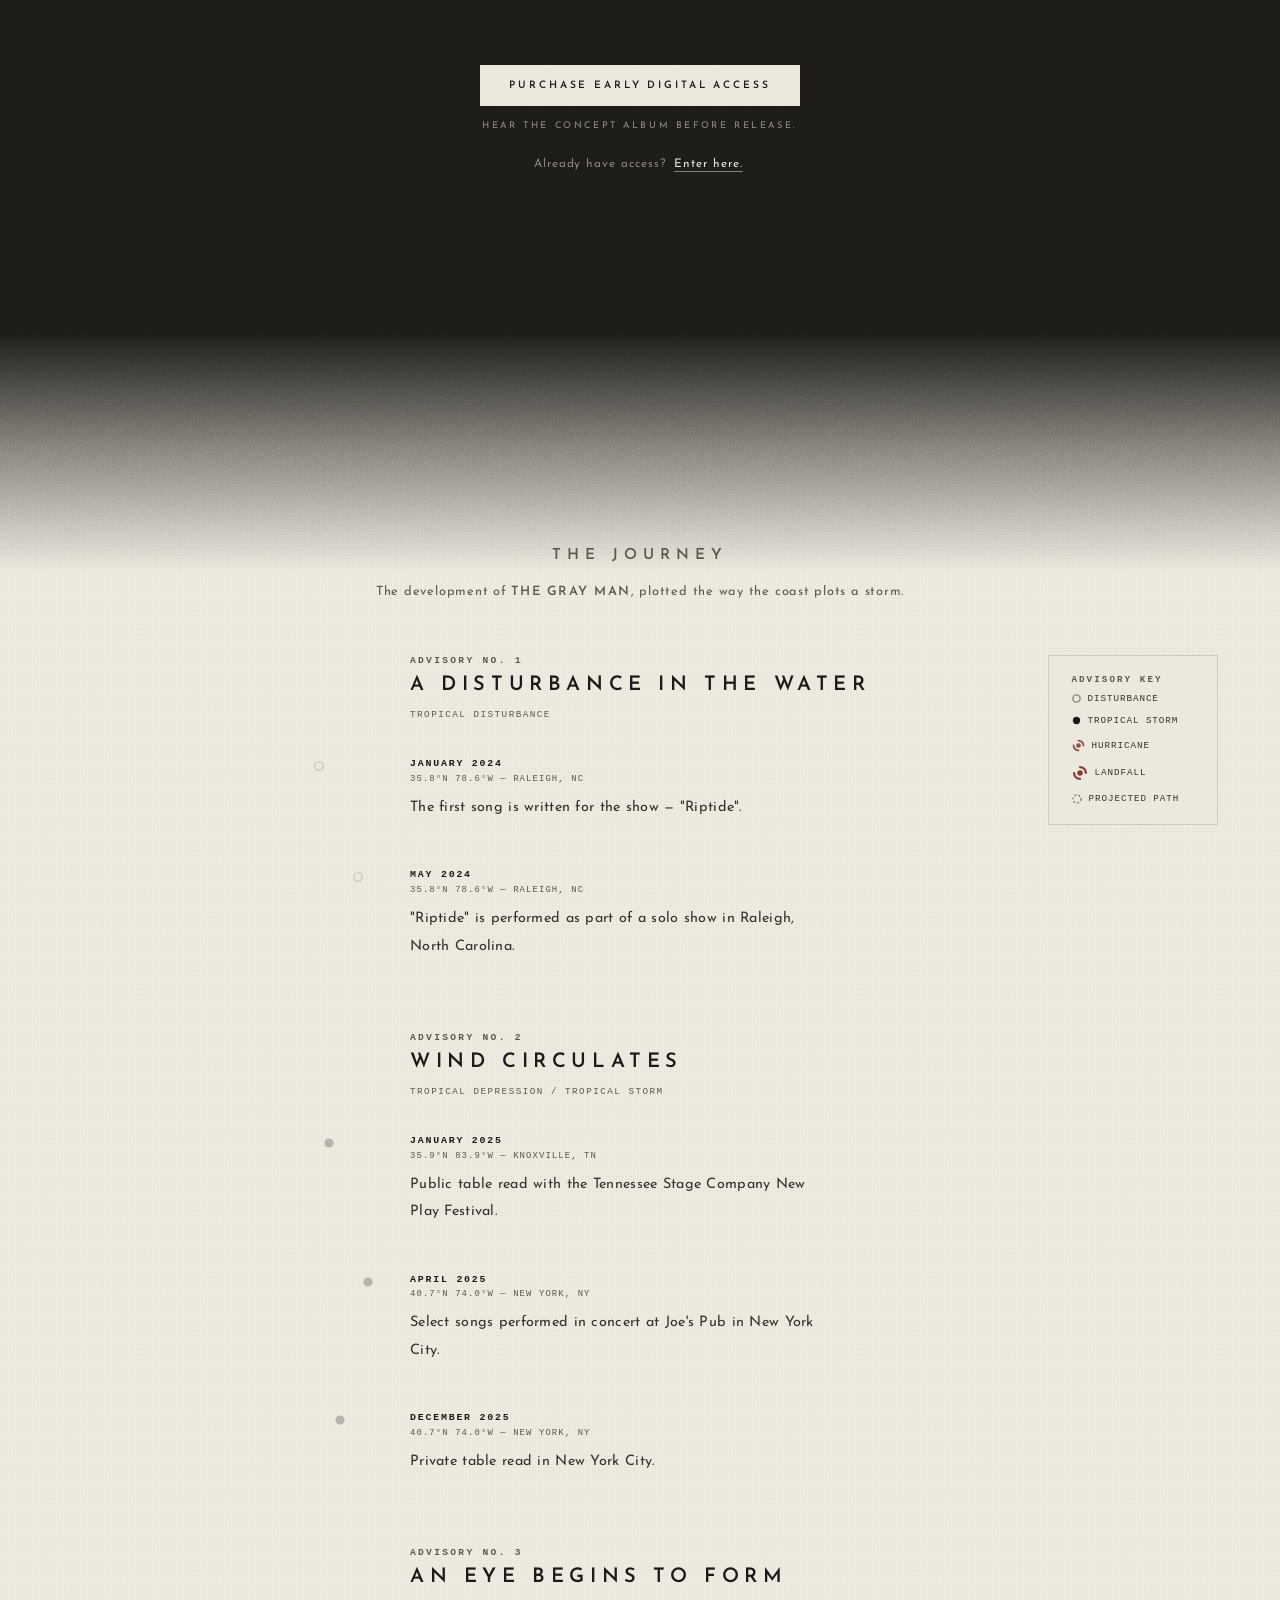
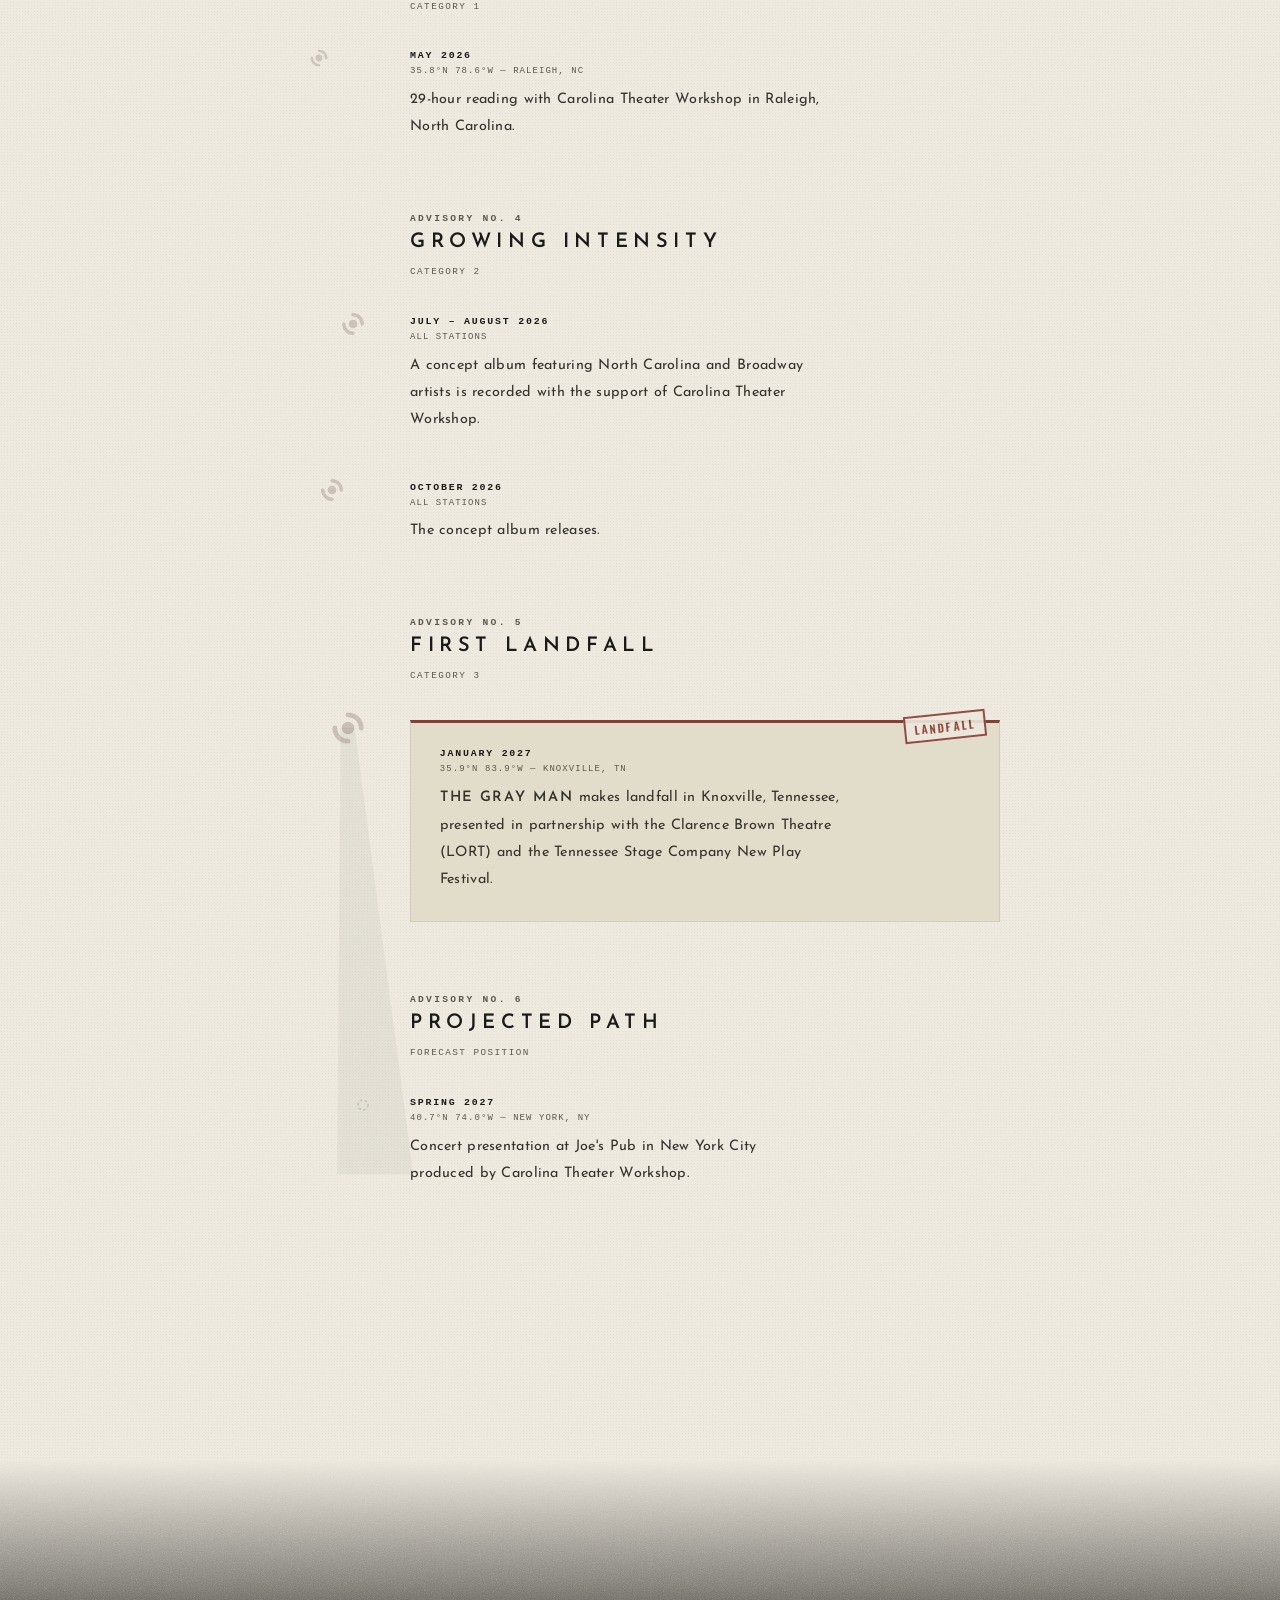
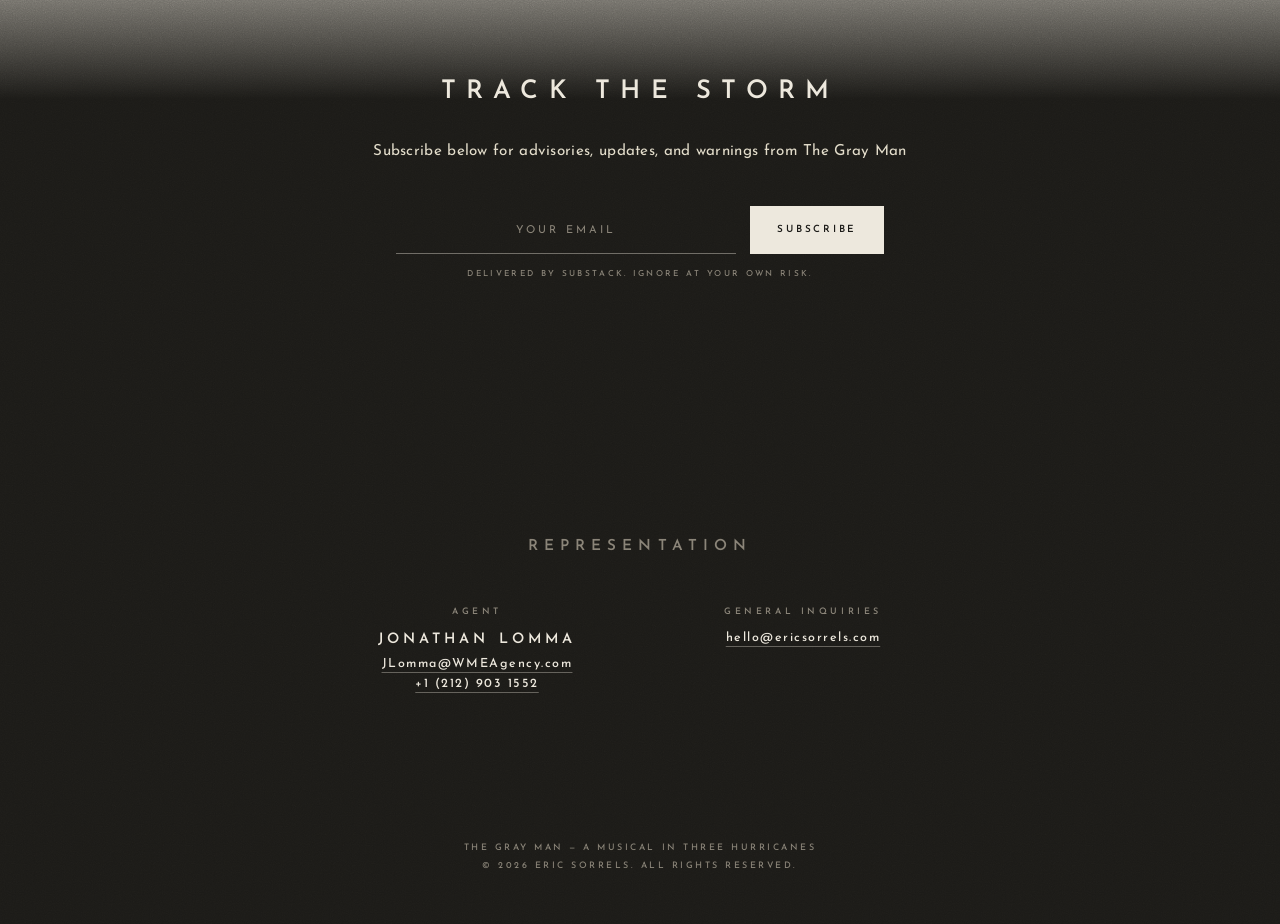
==== commit 60635edd: "Put the album's Spotify, Apple Music and YouTube Music links in The three buttons and the Spotify pl" ====
--- a/index.html
+++ b/index.html
@@ -51,7 +51,7 @@
   <link rel="preconnect" href="https://fonts.gstatic.com" crossorigin />
   <link href="https://fonts.googleapis.com/css2?family=Oswald:wght@500;600&family=Josefin+Sans:wght@400;500;600;700&display=swap" rel="stylesheet" />
 
-  <link rel="stylesheet" href="assets/css/style.css?v=92" />
+  <link rel="stylesheet" href="assets/css/style.css?v=93" />
 </head>
 <body>
 
@@ -358,9 +358,9 @@
     </footer>
   </section>
 
-  <script src="content.js?v=92"></script>
-  <script src="assets/js/main.js?v=92"></script>
-  <script src="assets/js/weather.js?v=92"></script>
-  <script src="assets/js/storm-track.js?v=92"></script>
+  <script src="content.js?v=93"></script>
+  <script src="assets/js/main.js?v=93"></script>
+  <script src="assets/js/weather.js?v=93"></script>
+  <script src="assets/js/storm-track.js?v=93"></script>
 </body>
 </html>
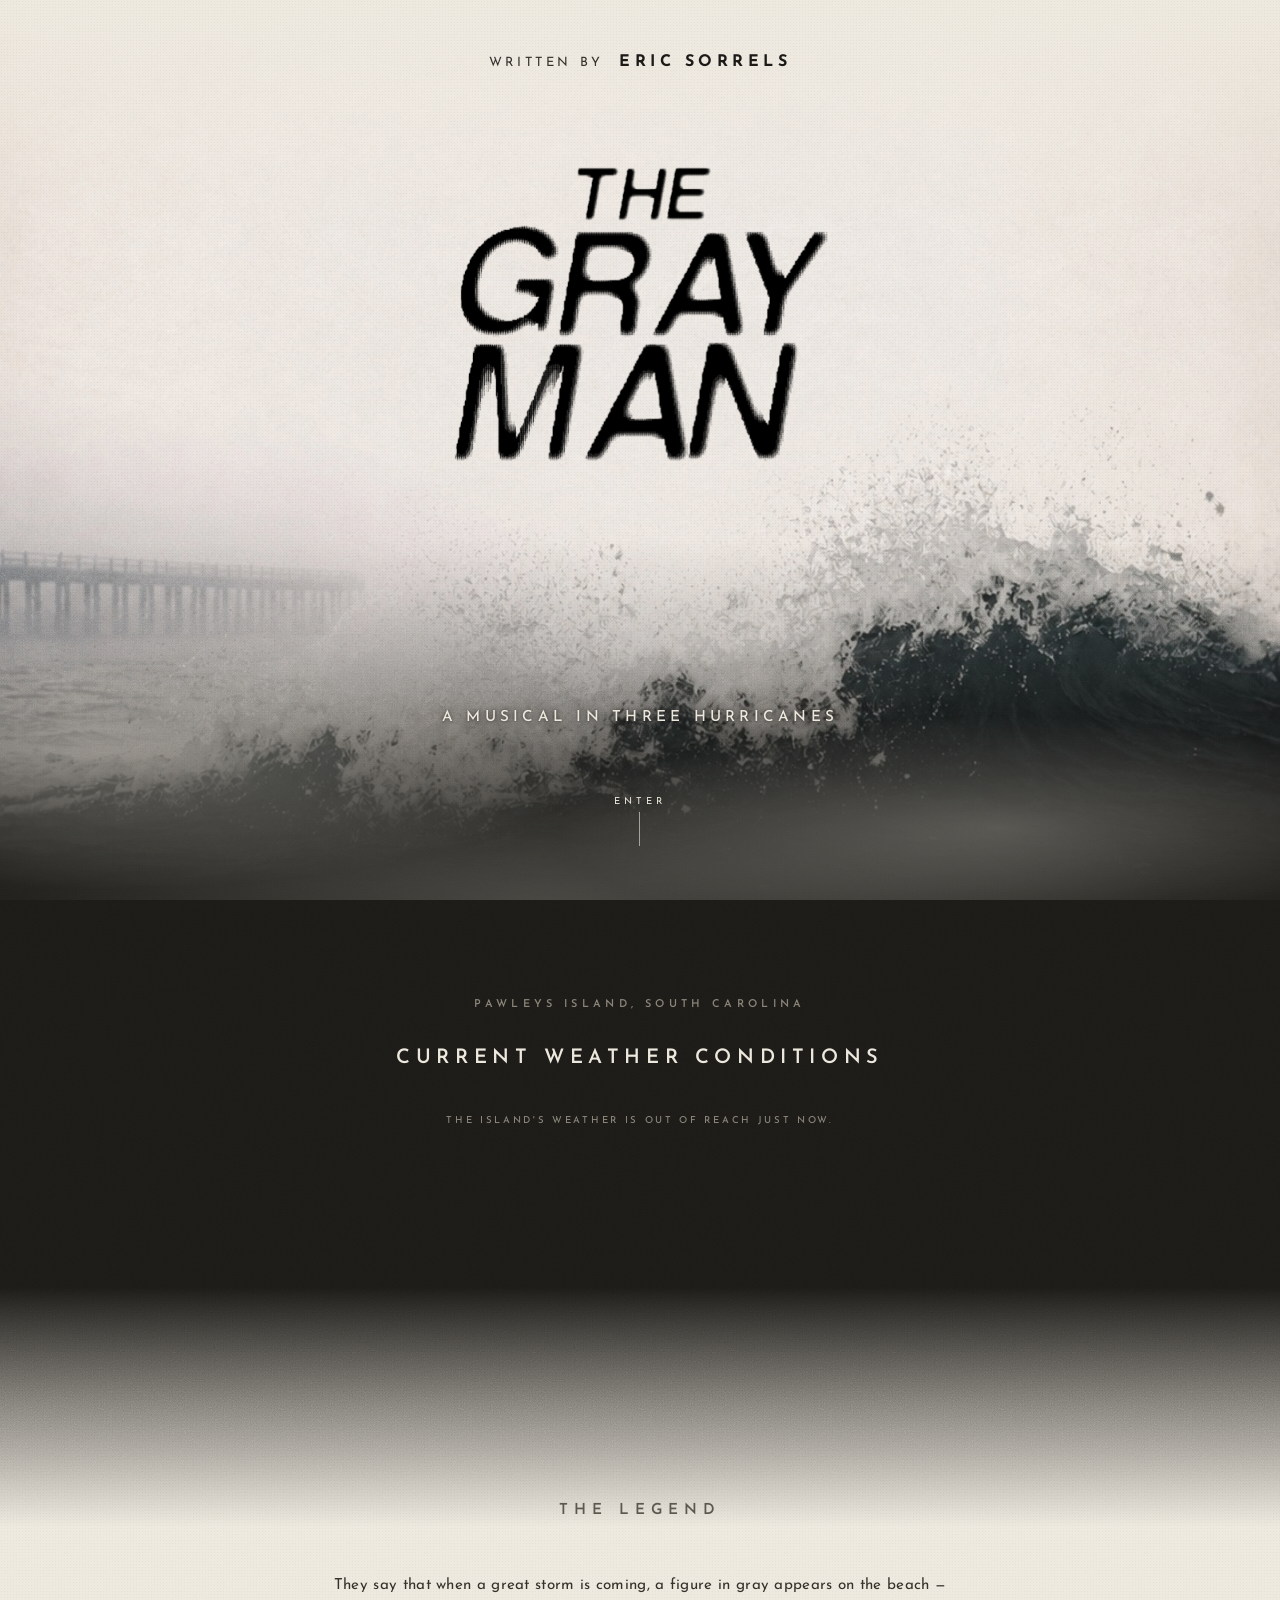
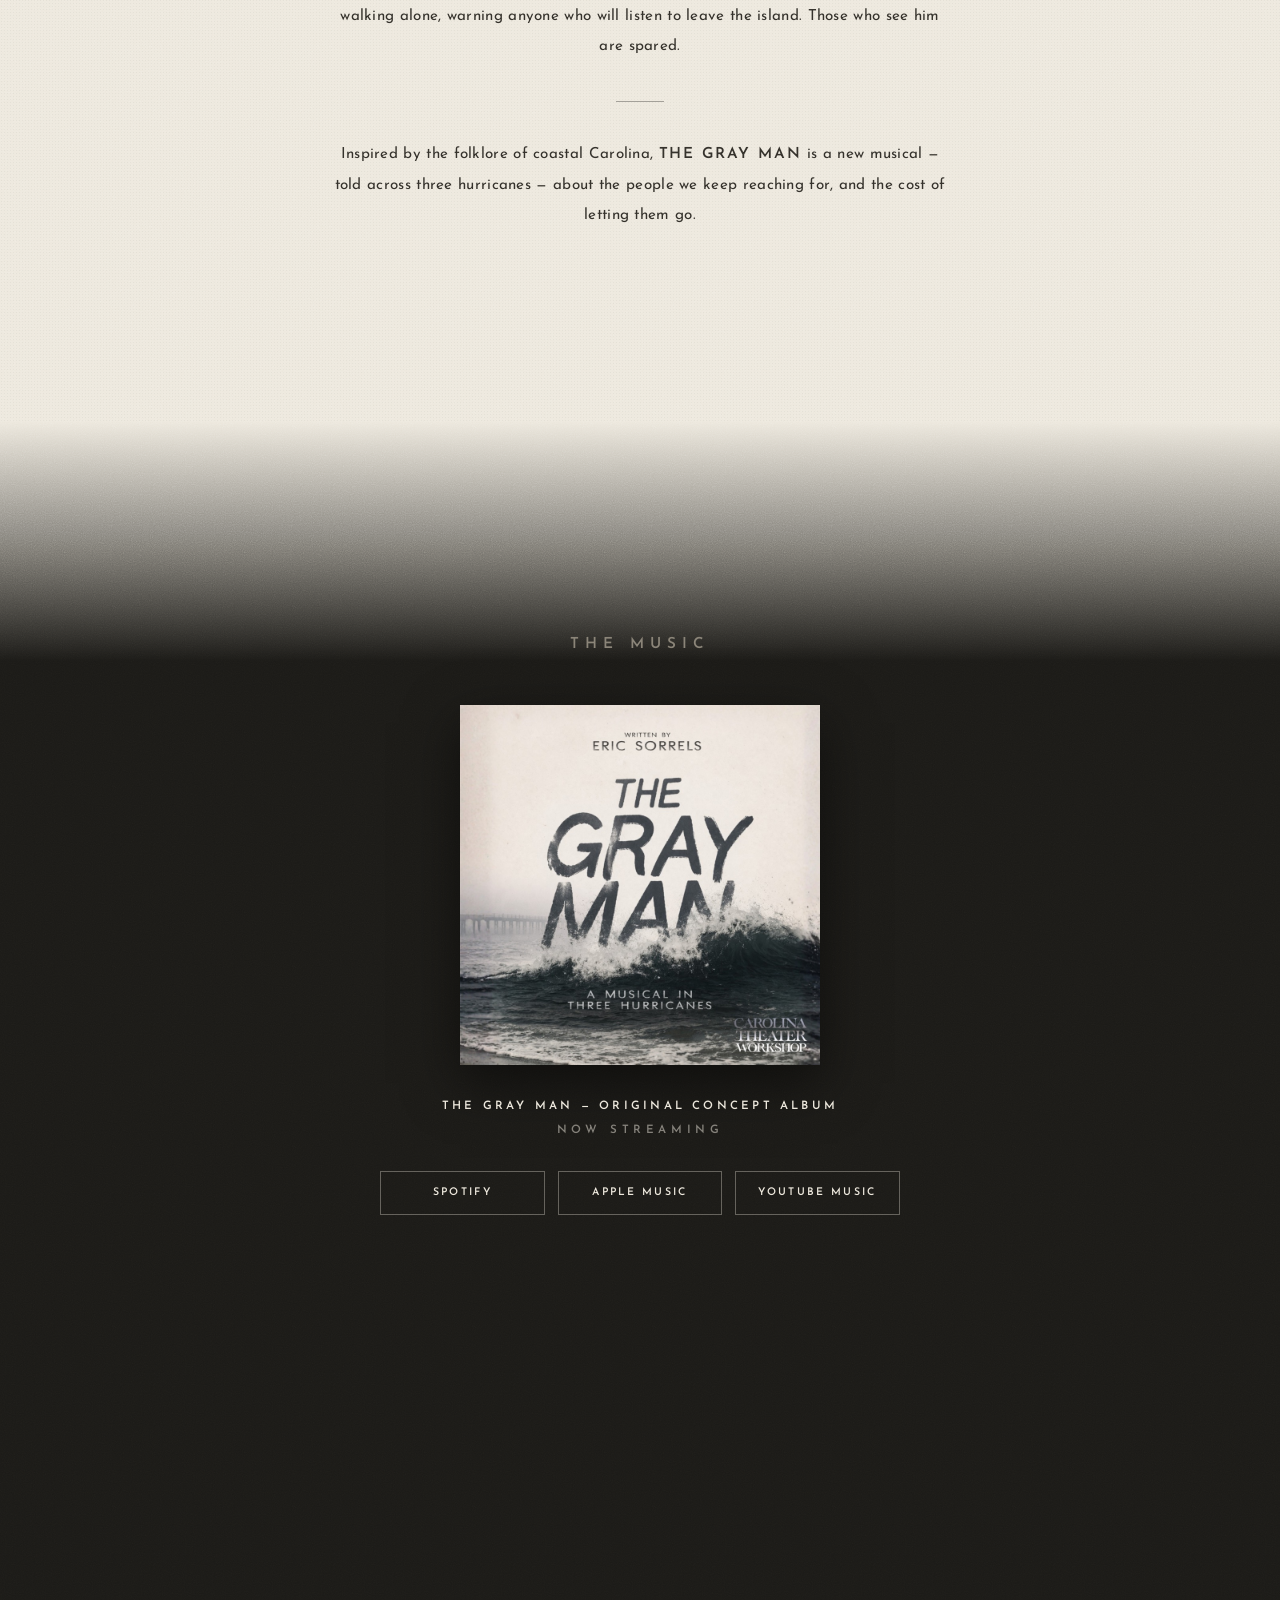
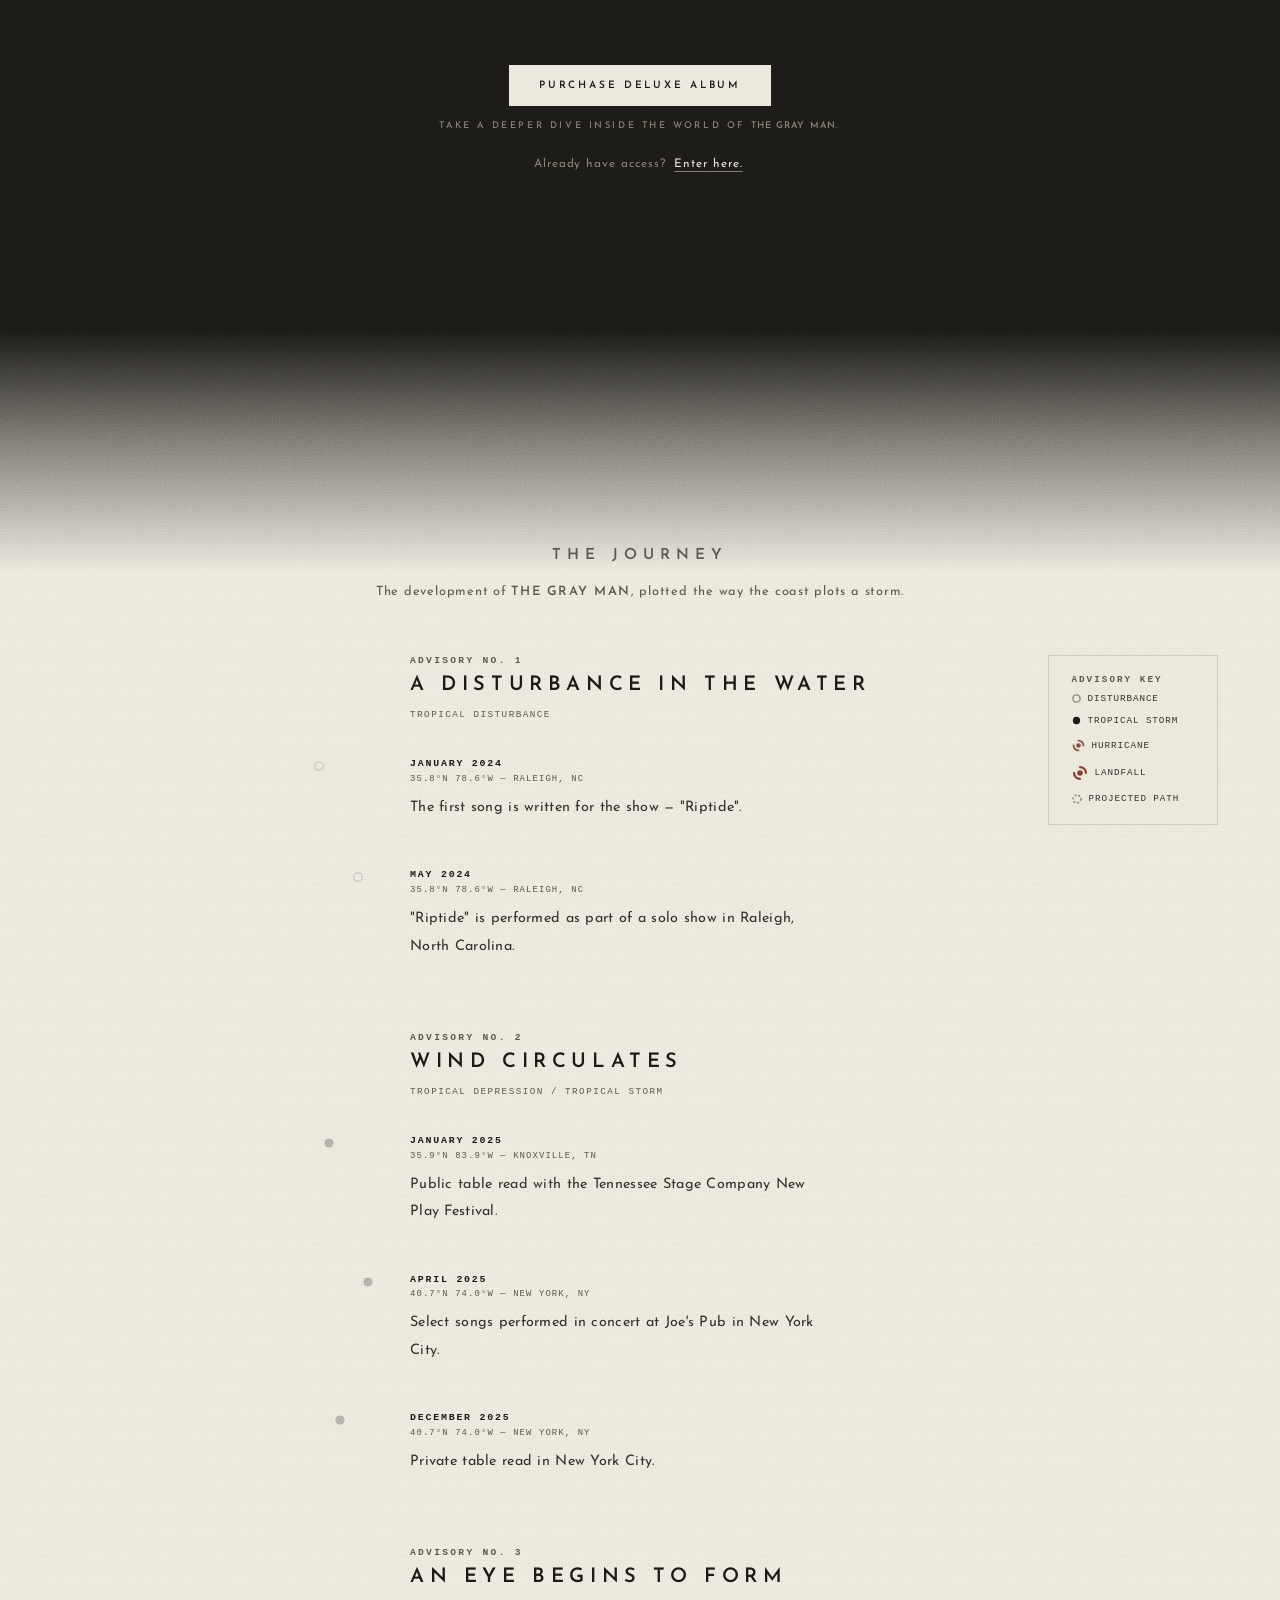
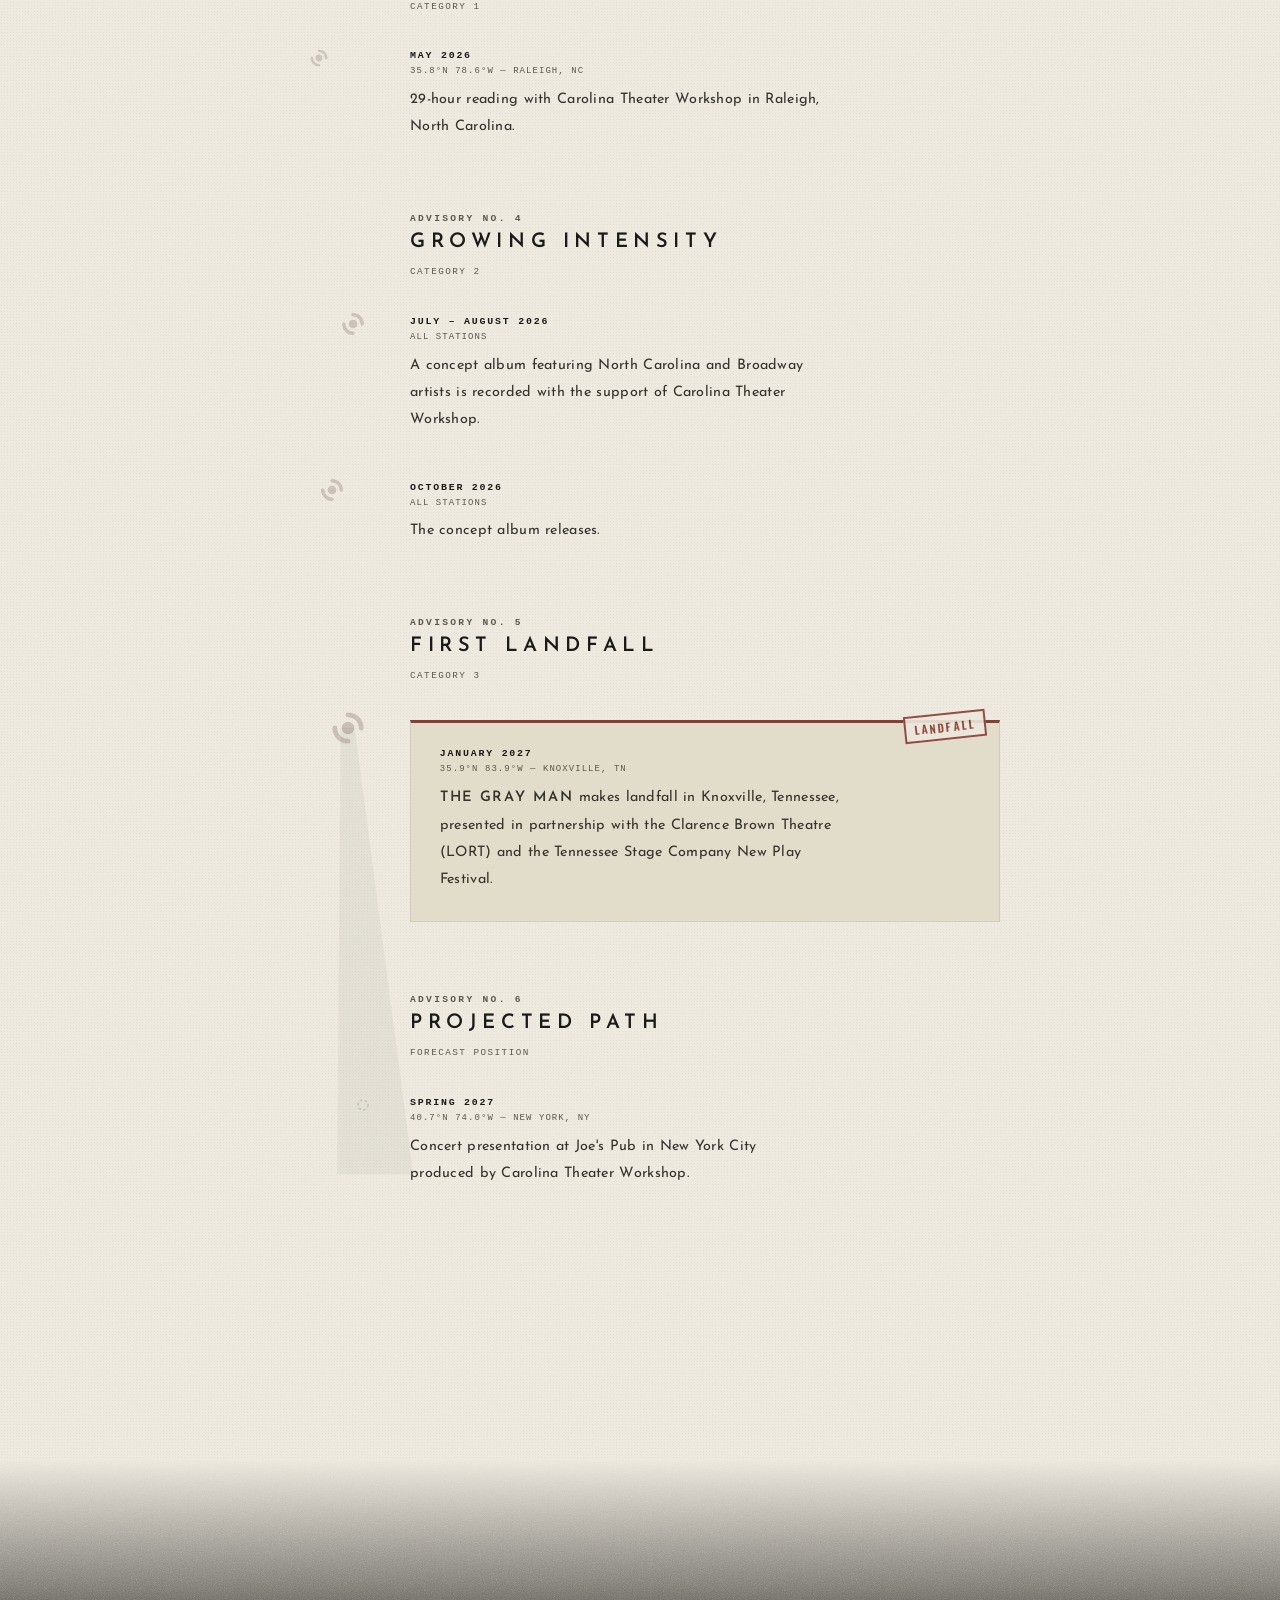
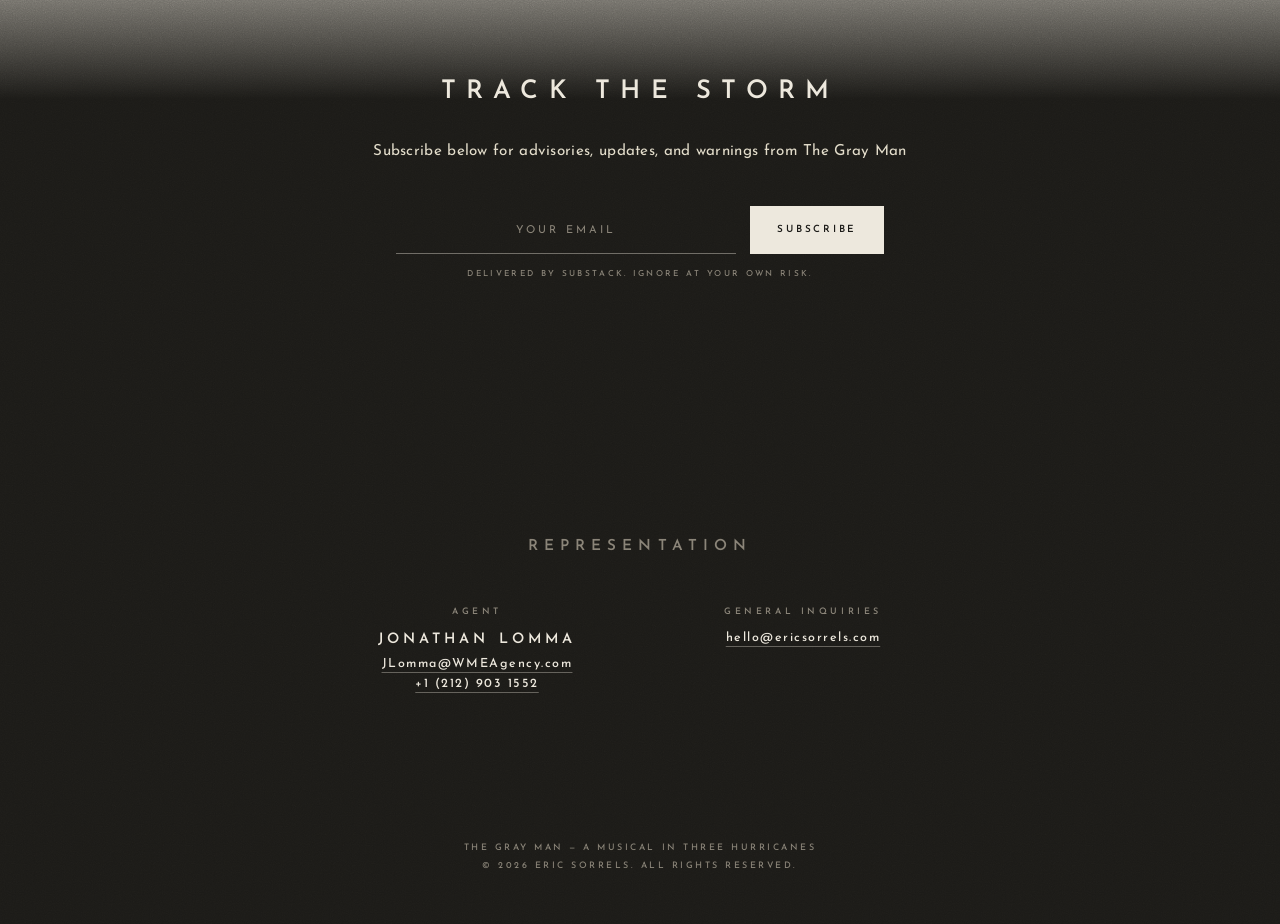
==== commit f82f94d5: "Rename early access to deluxe on the main page The menu reads Deluxe Access, the buy button Purchase" ====
--- a/index.html
+++ b/index.html
@@ -51,7 +51,7 @@
   <link rel="preconnect" href="https://fonts.gstatic.com" crossorigin />
   <link href="https://fonts.googleapis.com/css2?family=Oswald:wght@500;600&family=Josefin+Sans:wght@400;500;600;700&display=swap" rel="stylesheet" />
 
-  <link rel="stylesheet" href="assets/css/style.css?v=93" />
+  <link rel="stylesheet" href="assets/css/style.css?v=94" />
 </head>
 <body>
 
@@ -71,7 +71,7 @@
          someone who already has access. Last, the way a sign-in sits
          at the end of any menu, so the four that move about this page
          stay together. -->
-    <a href="access.html" data-content="nav.access">Early Access</a>
+    <a href="access.html" data-content="nav.access">Deluxe Access</a>
   </nav>
 
   <section class="hero texture-grain texture-halftone">
@@ -358,9 +358,9 @@
     </footer>
   </section>
 
-  <script src="content.js?v=93"></script>
-  <script src="assets/js/main.js?v=93"></script>
-  <script src="assets/js/weather.js?v=93"></script>
-  <script src="assets/js/storm-track.js?v=93"></script>
+  <script src="content.js?v=94"></script>
+  <script src="assets/js/main.js?v=94"></script>
+  <script src="assets/js/weather.js?v=94"></script>
+  <script src="assets/js/storm-track.js?v=94"></script>
 </body>
 </html>
